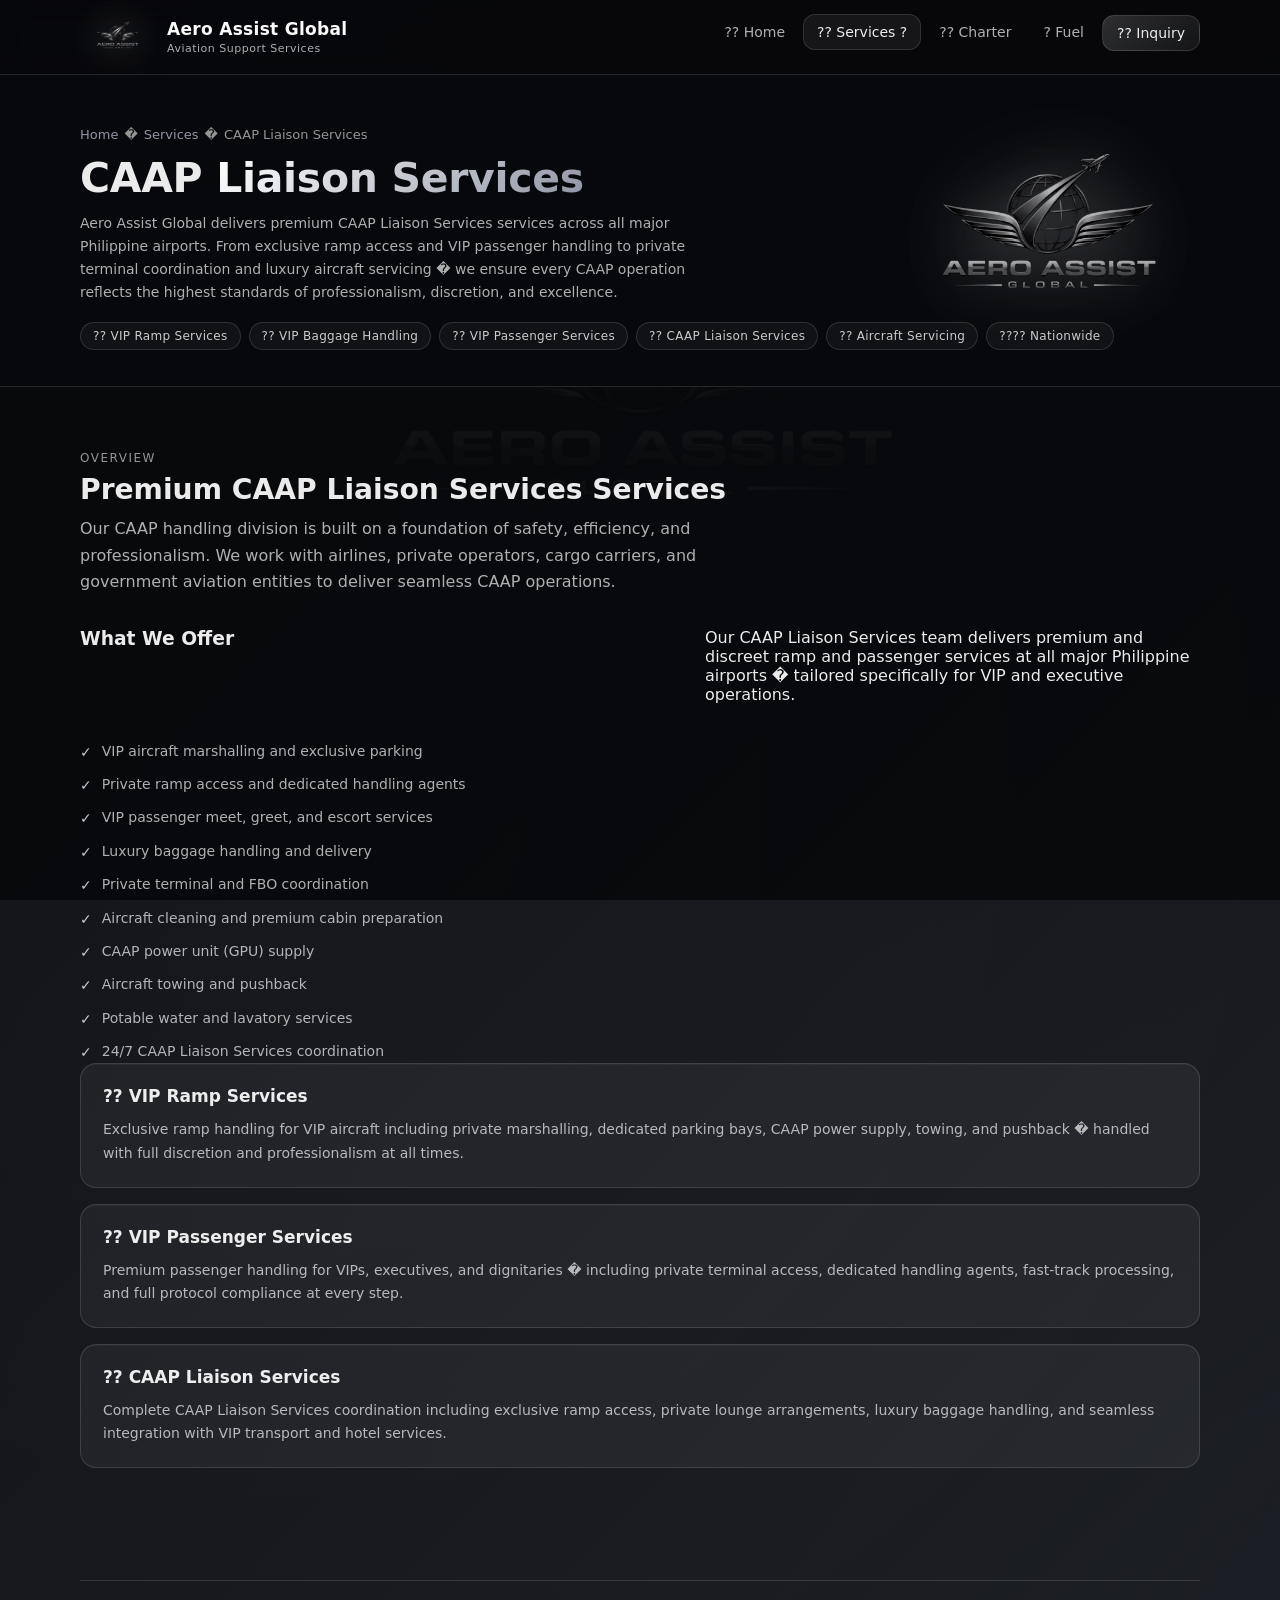
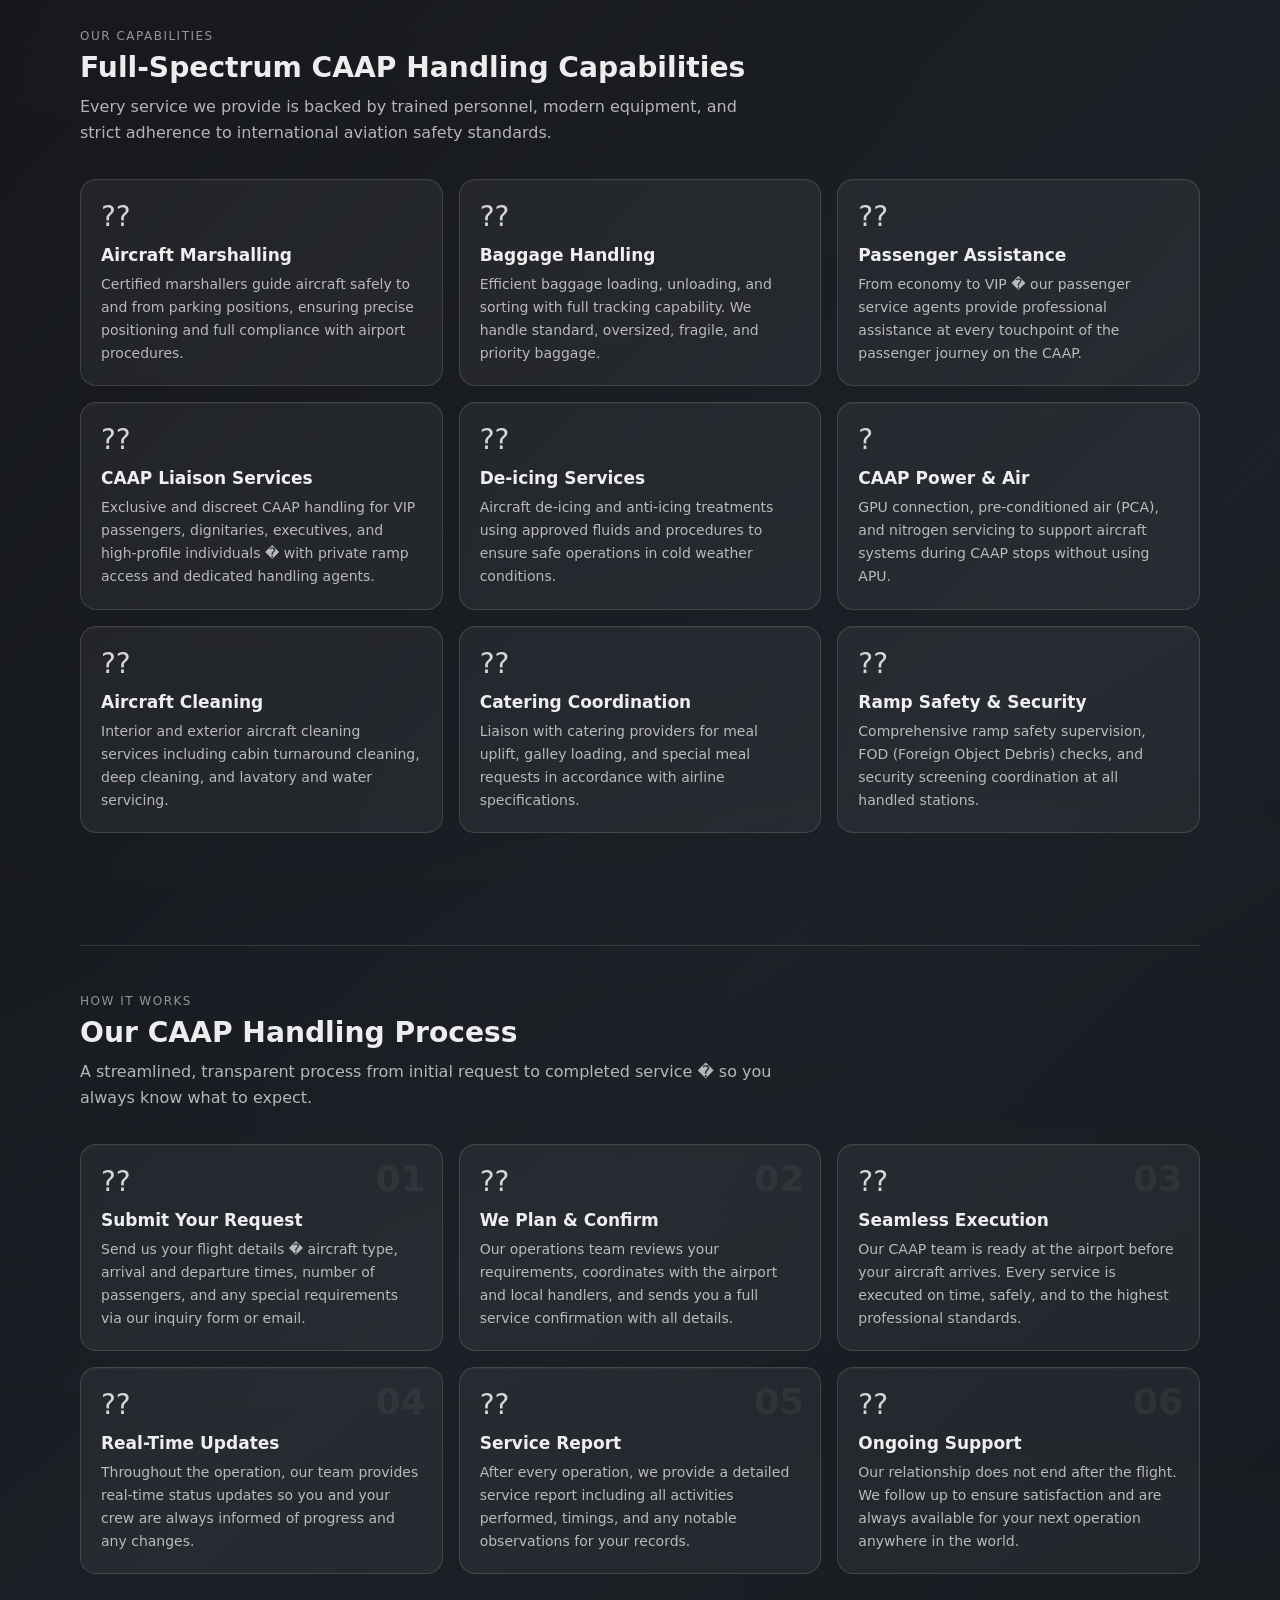
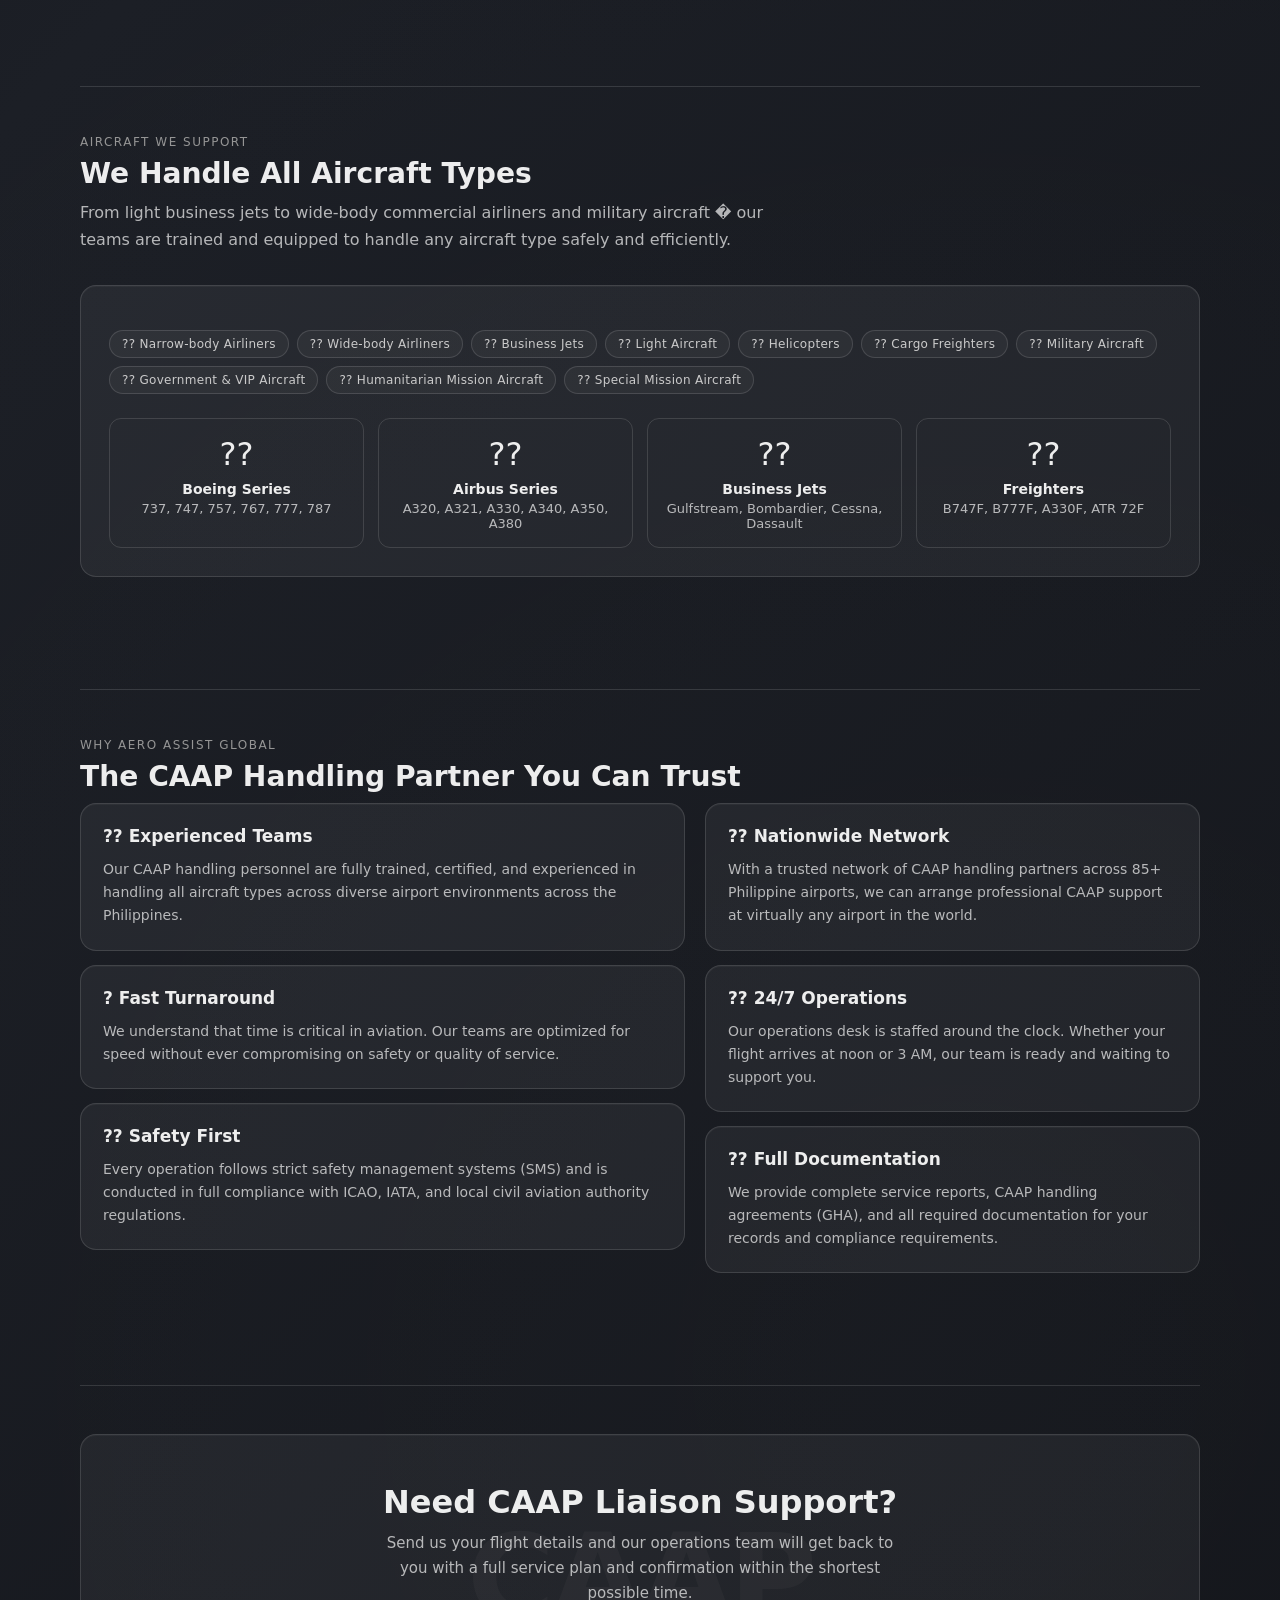
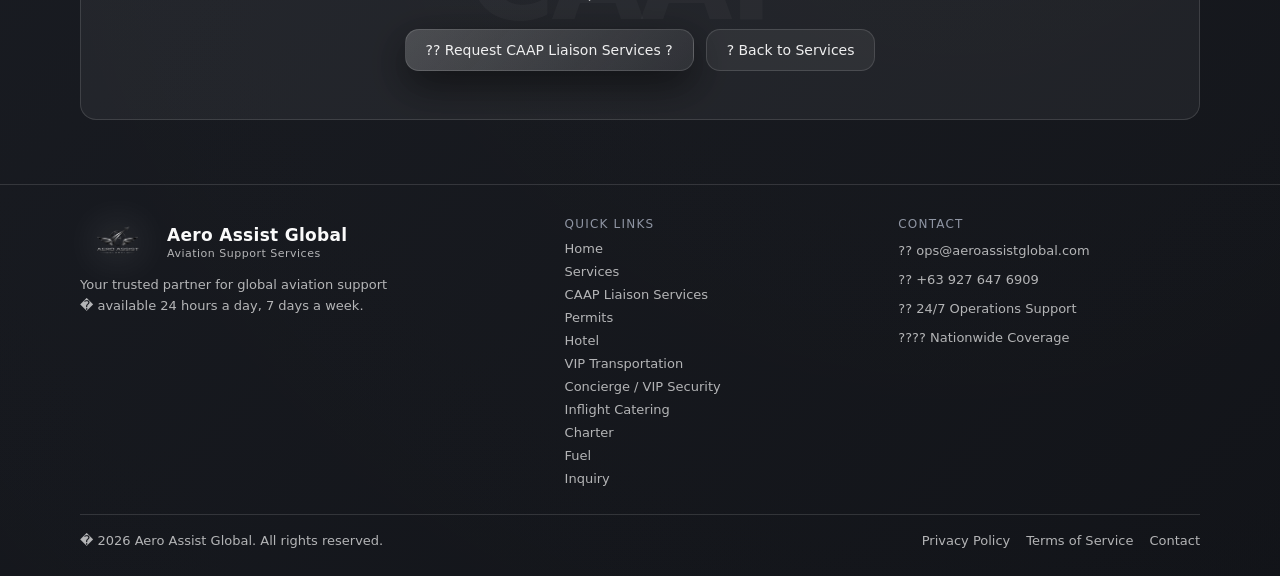
==== caap-liaison.html @ 653cd97e "Add CAAP liaison service card/page and update services links" ====
<!DOCTYPE html>
<html lang="en">
<head>
  <meta charset="UTF-8" />
  <meta name="viewport" content="width=device-width, initial-scale=1.0" />
  <meta name="description" content="Aero Assist Global CAAP Liaison Services � Professional regulatory coordination, permit facilitation, and airport authority support across the Philippines." />
  <title>CAAP Liaison Services | Aero Assist Global</title>
  <link rel="stylesheet" href="assets/css/styles.css" />
  <link rel="icon" type="image/png" href="assets/img/logo.png" />
</head>
<body class="page-with-logo-bg">

  <a href="#main" class="skip-link">Skip to main content</a>

  <!-- ---------------------------------------
       HEADER / NAV
  --------------------------------------- -->
  <header class="header">
    <div class="container">
      <nav class="nav" role="navigation" aria-label="Main navigation">

        <!-- Brand - Logo + Name Side by Side -->
<a href="index.html" class="brand">
  <img src="assets/img/logo.png" 
       alt="Aero Assist Global Logo"
       style="
         height: 50px; 
         width: auto;
         filter: drop-shadow(0 0 20px rgba(255,255,255,0.45)) drop-shadow(0 0 40px rgba(255,255,255,0.15));
         transition: all 0.4s ease;
       ">
  <div class="brand-text">
    <span class="name">Aero Assist Global</span>
    <span class="tag">Aviation Support Services</span>
  </div>
</a>
        <!-- Nav Links -->
        <ul class="nav-links" data-nav-links role="list">

          <li class="nav-item">
            <a href="index.html"
               class="nav-link"
               data-page="index.html">
              ?? Home
            </a>
          </li>

          <!-- Services with dropdown -->
          <li class="nav-item" data-dropdown>
            <a href="services.html"
               class="nav-link active"
               data-page="services.html"
               aria-haspopup="true"
               aria-expanded="false">
              ?? Services ?
            </a>
            <div class="dropdown" role="menu">
  <a href="CAAP-handling.html" role="menuitem">
    <span class="dropdown-icon">??</span>
    <div>
      <div style="font-weight:600;color:rgba(255,255,255,0.92);">CAAP Liaison Services</div>
      <div style="font-size:12px;margin-top:2px;">Ramp, passenger & cargo support</div>
    </div>
  </a>
  <a href="permits.html" role="menuitem">
    <span class="dropdown-icon">??</span>
    <div>
      <div style="font-weight:600;color:rgba(255,255,255,0.92);">Permits</div>
      <div style="font-size:12px;margin-top:2px;">Overflight & landing permits</div>
    </div>
  </a>
  <a href="hotel.html" role="menuitem">
    <span class="dropdown-icon">??</span>
    <div>
      <div style="font-weight:600;color:rgba(255,255,255,0.92);">Hotel</div>
      <div style="font-size:12px;margin-top:2px;">Crew & passenger accommodation</div>
    </div>
  </a>
  <a href="vip-transport.html" role="menuitem">
    <span class="dropdown-icon">??</span>
    <div>
      <div style="font-weight:600;color:rgba(255,255,255,0.92);">VIP Transportation</div>
      <div style="font-size:12px;margin-top:2px;">Luxury CAAP transfers</div>
    </div>
  </a>
  <a href="concierge-vip-security.html" role="menuitem">
    <span class="dropdown-icon">??</span>
    <div>
      <div style="font-weight:600;color:rgba(255,255,255,0.92);">Concierge / VIP Security</div>
      <div style="font-size:12px;margin-top:2px;">Executive protection & concierge</div>
    </div>
  </a>
  <a href="inflight-catering.html" role="menuitem">
    <span class="dropdown-icon">??</span>
    <div>
      <div style="font-weight:600;color:rgba(255,255,255,0.92);">Inflight Catering</div>
      <div style="font-size:12px;margin-top:2px;">Premium inflight meal services</div>
    </div>
  </a>

            <div style="padding:8px 8px 6px;border-top:1px solid rgba(255,255,255,0.10);margin-top:6px;">
              <a href="services.html" style="display:flex;align-items:center;justify-content:center;gap:8px;padding:10px 14px;border-radius:10px;backCAAP:rgba(199,203,211,0.10);border:1px solid rgba(255,255,255,0.12);color:rgba(255,255,255,0.85);font-size:13px;font-weight:600;transition:backCAAP 200ms ease;text-decoration:none;">
                &#128717; View All Services &rarr;
              </a>
            </div>
</div>
          </li>

          <li class="nav-item">
            <a href="charter.html"
               class="nav-link"
               data-page="charter.html">
              ?? Charter
            </a>
          </li>

          <li class="nav-item">
            <a href="fuel.html"
               class="nav-link"
               data-page="fuel.html">
              ? Fuel
            </a>
          </li>

          <li class="nav-item">
            <a href="inquiry.html"
               class="nav-cta"
               data-page="inquiry.html">
              ?? Inquiry
            </a>
          </li>

        </ul>

        <!-- Hamburger -->
        <button
          class="menu-btn"
          data-menu-btn
          aria-label="Toggle navigation menu"
          aria-expanded="false">
          ?
        </button>

      </nav>
    </div>
  </header>

  <!-- ---------------------------------------
       PAGE HERO
  --------------------------------------- -->
  <main id="main">
<section class="page-hero" aria-labelledby="page-title" style="backCAAP-image: url('assets/img/CAAP-handling.jpg');">

  <!-- Hero Logo Left Side -->
  <img src="assets/img/logo.png" 
       alt="" 
       aria-hidden="true" 
       class="hero-logo">

  <div class="container">

        <!-- Breadcrumbs -->
        <nav class="breadcrumbs" aria-label="Breadcrumb">
          <a href="index.html">Home</a>
          <span aria-hidden="true">�</span>
          <a href="services.html">Services</a>
          <span aria-hidden="true">�</span>
          <span>CAAP Liaison Services</span>
        </nav>

<h1 class="page-title" id="page-title">
  CAAP <span>Liaison Services</span>
</h1>
<p class="page-lead">
  Aero Assist Global delivers premium CAAP Liaison Services
  services across all major Philippine airports. From
  exclusive ramp access and VIP passenger handling to
  private terminal coordination and luxury aircraft
  servicing � we ensure every CAAP operation reflects
  the highest standards of professionalism, discretion,
  and excellence.
</p>

        <!-- Badges -->
<div class="badge-row" style="margin-top:18px;">
  <span class="badge">?? VIP Ramp Services</span>
  <span class="badge">?? VIP Baggage Handling</span>
  <span class="badge">?? VIP Passenger Services</span>
  <span class="badge">?? CAAP Liaison Services</span>
  <span class="badge">?? Aircraft Servicing</span>
  <span class="badge">???? Nationwide</span>
</div>
      </div>
    </section>

    <!-- ---------------------------------------
         SECTION � Overview Split
    --------------------------------------- -->
    <section class="section" aria-labelledby="overview-title">
      <div class="container">

        <p class="section-label">Overview</p>
<h2 class="section-title reveal" id="overview-title">
  Premium CAAP Liaison Services Services
</h2>
        <p class="section-sub reveal">
          Our CAAP handling division is built on a foundation of
          safety, efficiency, and professionalism. We work with
          airlines, private operators, cargo carriers, and government
          aviation entities to deliver seamless CAAP operations.
        </p>

        <div class="split">

          <!-- Left Panel -->
<h3>What We Offer</h3>
<p>
  Our CAAP Liaison Services team delivers premium
  and discreet ramp and passenger services at
  all major Philippine airports � tailored
  specifically for VIP and executive operations.
</p>
<ul class="check-list" style="margin-top:16px;">
  <li>VIP aircraft marshalling and exclusive parking</li>
  <li>Private ramp access and dedicated handling agents</li>
  <li>VIP passenger meet, greet, and escort services</li>
  <li>Luxury baggage handling and delivery</li>
  <li>Private terminal and FBO coordination</li>
  <li>Aircraft cleaning and premium cabin preparation</li>
  <li>CAAP power unit (GPU) supply</li>
  <li>Aircraft towing and pushback</li>
  <li>Potable water and lavatory services</li>
  <li>24/7 CAAP Liaison Services coordination</li>
</ul>
          </div>

          <!-- Right Panel -->
          <div style="display:grid;gap:16px;">

<div class="panel reveal">
  <h3>?? VIP Ramp Services</h3>
  <p>
    Exclusive ramp handling for VIP aircraft
    including private marshalling, dedicated
    parking bays, CAAP power supply, towing,
    and pushback � handled with full discretion
    and professionalism at all times.
  </p>
</div>

<div class="panel reveal">
  <h3>?? VIP Passenger Services</h3>
  <p>
    Premium passenger handling for VIPs,
    executives, and dignitaries � including
    private terminal access, dedicated handling
    agents, fast-track processing, and full
    protocol compliance at every step.
  </p>
</div>

<div class="panel reveal">
  <h3>?? CAAP Liaison Services</h3>
  <p>
    Complete CAAP Liaison Services coordination
    including exclusive ramp access, private
    lounge arrangements, luxury baggage handling,
    and seamless integration with VIP transport
    and hotel services.
  </p>
</div>
          </div>

        </div>

      </div>
    </section>

    <!-- ---------------------------------------
         SECTION � Service Features Grid
    --------------------------------------- -->
    <section class="section" style="padding-top:0;" aria-labelledby="features-title">
      <div class="container">

        <hr class="divider" />

        <p class="section-label">Our Capabilities</p>
        <h2 class="section-title reveal" id="features-title">
          Full-Spectrum CAAP Handling Capabilities
        </h2>
        <p class="section-sub reveal">
          Every service we provide is backed by trained personnel,
          modern equipment, and strict adherence to international
          aviation safety standards.
        </p>

        <div class="grid-3">

          <div class="card reveal">
            <div class="card-icon">??</div>
            <h3>Aircraft Marshalling</h3>
            <p>
              Certified marshallers guide aircraft safely to and
              from parking positions, ensuring precise positioning
              and full compliance with airport procedures.
            </p>
          </div>

          <div class="card reveal">
            <div class="card-icon">??</div>
            <h3>Baggage Handling</h3>
            <p>
              Efficient baggage loading, unloading, and sorting
              with full tracking capability. We handle standard,
              oversized, fragile, and priority baggage.
            </p>
          </div>

          <div class="card reveal">
            <div class="card-icon">??</div>
            <h3>Passenger Assistance</h3>
            <p>
              From economy to VIP � our passenger service agents
              provide professional assistance at every touchpoint
              of the passenger journey on the CAAP.
            </p>
          </div>

<div class="card reveal">
  <div class="card-icon">??</div>
  <h3>CAAP Liaison Services</h3>
  <p>
    Exclusive and discreet CAAP handling for
    VIP passengers, dignitaries, executives,
    and high-profile individuals � with private
    ramp access and dedicated handling agents.
  </p>
          </div>

          <div class="card reveal">
            <div class="card-icon">??</div>
            <h3>De-icing Services</h3>
            <p>
              Aircraft de-icing and anti-icing treatments using
              approved fluids and procedures to ensure safe
              operations in cold weather conditions.
            </p>
          </div>

          <div class="card reveal">
            <div class="card-icon">?</div>
            <h3>CAAP Power & Air</h3>
            <p>
              GPU connection, pre-conditioned air (PCA), and
              nitrogen servicing to support aircraft systems
              during CAAP stops without using APU.
            </p>
          </div>

          <div class="card reveal">
            <div class="card-icon">??</div>
            <h3>Aircraft Cleaning</h3>
            <p>
              Interior and exterior aircraft cleaning services
              including cabin turnaround cleaning, deep cleaning,
              and lavatory and water servicing.
            </p>
          </div>

          <div class="card reveal">
            <div class="card-icon">??</div>
            <h3>Catering Coordination</h3>
            <p>
              Liaison with catering providers for meal uplift,
              galley loading, and special meal requests in
              accordance with airline specifications.
            </p>
          </div>

          <div class="card reveal">
            <div class="card-icon">??</div>
            <h3>Ramp Safety & Security</h3>
            <p>
              Comprehensive ramp safety supervision, FOD
              (Foreign Object Debris) checks, and security
              screening coordination at all handled stations.
            </p>
          </div>

        </div>

      </div>
    </section>

    <!-- ---------------------------------------
         SECTION � Our Process
    --------------------------------------- -->
    <section class="section" style="padding-top:0;" aria-labelledby="process-title">
      <div class="container">

        <hr class="divider" />

        <p class="section-label">How It Works</p>
        <h2 class="section-title reveal" id="process-title">
          Our CAAP Handling Process
        </h2>
        <p class="section-sub reveal">
          A streamlined, transparent process from initial request
          to completed service � so you always know what to expect.
        </p>

        <div class="grid-3">

          <div class="card reveal" style="position:relative;">
            <div style="
              position:absolute;
              top:16px;
              right:16px;
              font-size:36px;
              font-weight:900;
              color:rgba(255,255,255,0.05);
              line-height:1;">
              01
            </div>
            <div class="card-icon">??</div>
            <h3>Submit Your Request</h3>
            <p>
              Send us your flight details � aircraft type, arrival
              and departure times, number of passengers, and any
              special requirements via our inquiry form or email.
            </p>
          </div>

          <div class="card reveal" style="position:relative;">
            <div style="
              position:absolute;
              top:16px;
              right:16px;
              font-size:36px;
              font-weight:900;
              color:rgba(255,255,255,0.05);
              line-height:1;">
              02
            </div>
            <div class="card-icon">??</div>
            <h3>We Plan & Confirm</h3>
            <p>
              Our operations team reviews your requirements,
              coordinates with the airport and local handlers,
              and sends you a full service confirmation with
              all details.
            </p>
          </div>

          <div class="card reveal" style="position:relative;">
            <div style="
              position:absolute;
              top:16px;
              right:16px;
              font-size:36px;
              font-weight:900;
              color:rgba(255,255,255,0.05);
              line-height:1;">
              03
            </div>
            <div class="card-icon">??</div>
            <h3>Seamless Execution</h3>
            <p>
              Our CAAP team is ready at the airport before
              your aircraft arrives. Every service is executed
              on time, safely, and to the highest professional
              standards.
            </p>
          </div>

          <div class="card reveal" style="position:relative;">
            <div style="
              position:absolute;
              top:16px;
              right:16px;
              font-size:36px;
              font-weight:900;
              color:rgba(255,255,255,0.05);
              line-height:1;">
              04
            </div>
            <div class="card-icon">??</div>
            <h3>Real-Time Updates</h3>
            <p>
              Throughout the operation, our team provides
              real-time status updates so you and your crew
              are always informed of progress and any
              changes.
            </p>
          </div>

          <div class="card reveal" style="position:relative;">
            <div style="
              position:absolute;
              top:16px;
              right:16px;
              font-size:36px;
              font-weight:900;
              color:rgba(255,255,255,0.05);
              line-height:1;">
              05
            </div>
            <div class="card-icon">??</div>
            <h3>Service Report</h3>
            <p>
              After every operation, we provide a detailed
              service report including all activities performed,
              timings, and any notable observations for your
              records.
            </p>
          </div>

          <div class="card reveal" style="position:relative;">
            <div style="
              position:absolute;
              top:16px;
              right:16px;
              font-size:36px;
              font-weight:900;
              color:rgba(255,255,255,0.05);
              line-height:1;">
              06
            </div>
            <div class="card-icon">??</div>
            <h3>Ongoing Support</h3>
            <p>
              Our relationship does not end after the flight.
              We follow up to ensure satisfaction and are
              always available for your next operation
              anywhere in the world.
            </p>
          </div>

        </div>

      </div>
    </section>

    <!-- ---------------------------------------
         SECTION � Aircraft Types We Handle
    --------------------------------------- -->
    <section class="section" style="padding-top:0;" aria-labelledby="aircraft-title">
      <div class="container">

        <hr class="divider" />

        <p class="section-label">Aircraft We Support</p>
        <h2 class="section-title reveal" id="aircraft-title">
          We Handle All Aircraft Types
        </h2>
        <p class="section-sub reveal">
          From light business jets to wide-body commercial airliners
          and military aircraft � our teams are trained and equipped
          to handle any aircraft type safely and efficiently.
        </p>

        <div class="panel reveal" style="padding:28px;">
          <div class="badge-row">
            <span class="badge">?? Narrow-body Airliners</span>
            <span class="badge">?? Wide-body Airliners</span>
            <span class="badge">?? Business Jets</span>
            <span class="badge">?? Light Aircraft</span>
            <span class="badge">?? Helicopters</span>
            <span class="badge">?? Cargo Freighters</span>
            <span class="badge">?? Military Aircraft</span>
            <span class="badge">?? Government & VIP Aircraft</span>
            <span class="badge">?? Humanitarian Mission Aircraft</span>
            <span class="badge">?? Special Mission Aircraft</span>
          </div>

          <div style="
            margin-top:24px;
            display:grid;
            grid-template-columns:repeat(auto-fit,minmax(200px,1fr));
            gap:14px;">

            <div style="
              backCAAP:rgba(255,255,255,0.04);
              border:1px solid var(--border);
              border-radius:12px;
              padding:16px;
              text-align:center;">
              <div style="font-size:32px;margin-bottom:8px;">??</div>
              <div style="font-weight:600;font-size:14px;">Boeing Series</div>
              <div style="color:var(--muted);font-size:13px;margin-top:4px;">
                737, 747, 757, 767, 777, 787
              </div>
            </div>

            <div style="
              backCAAP:rgba(255,255,255,0.04);
              border:1px solid var(--border);
              border-radius:12px;
              padding:16px;
              text-align:center;">
              <div style="font-size:32px;margin-bottom:8px;">??</div>
              <div style="font-weight:600;font-size:14px;">Airbus Series</div>
              <div style="color:var(--muted);font-size:13px;margin-top:4px;">
                A320, A321, A330, A340, A350, A380
              </div>
            </div>

            <div style="
              backCAAP:rgba(255,255,255,0.04);
              border:1px solid var(--border);
              border-radius:12px;
              padding:16px;
              text-align:center;">
              <div style="font-size:32px;margin-bottom:8px;">??</div>
              <div style="font-weight:600;font-size:14px;">Business Jets</div>
              <div style="color:var(--muted);font-size:13px;margin-top:4px;">
                Gulfstream, Bombardier, Cessna, Dassault
              </div>
            </div>

            <div style="
              backCAAP:rgba(255,255,255,0.04);
              border:1px solid var(--border);
              border-radius:12px;
              padding:16px;
              text-align:center;">
              <div style="font-size:32px;margin-bottom:8px;">??</div>
              <div style="font-weight:600;font-size:14px;">Freighters</div>
              <div style="color:var(--muted);font-size:13px;margin-top:4px;">
                B747F, B777F, A330F, ATR 72F
              </div>
            </div>

          </div>
        </div>

      </div>
    </section>

    <!-- ---------------------------------------
         SECTION � Why Choose Us
    --------------------------------------- -->
    <section class="section" style="padding-top:0;" aria-labelledby="why-title">
      <div class="container">

        <hr class="divider" />

        <p class="section-label">Why Aero Assist Global</p>
        <h2 class="section-title reveal" id="why-title">
          The CAAP Handling Partner You Can Trust
        </h2>

        <div class="split">

          <div style="display:grid;gap:14px;">

            <div class="panel reveal">
              <h3>?? Experienced Teams</h3>
              <p>
                Our CAAP handling personnel are fully trained,
                certified, and experienced in handling all aircraft
                types across diverse airport environments across the Philippines.
              </p>
            </div>

            <div class="panel reveal">
              <h3>? Fast Turnaround</h3>
              <p>
                We understand that time is critical in aviation.
                Our teams are optimized for speed without ever
                compromising on safety or quality of service.
              </p>
            </div>

            <div class="panel reveal">
              <h3>?? Safety First</h3>
              <p>
                Every operation follows strict safety management
                systems (SMS) and is conducted in full compliance
                with ICAO, IATA, and local civil aviation authority
                regulations.
              </p>
            </div>

          </div>

          <div style="display:grid;gap:14px;">

            <div class="panel reveal">
              <h3>?? Nationwide Network</h3>
              <p>
                With a trusted network of CAAP handling partners
                across 85+ Philippine airports, we can arrange professional
                CAAP support at virtually any airport in the world.
              </p>
            </div>

            <div class="panel reveal">
              <h3>?? 24/7 Operations</h3>
              <p>
                Our operations desk is staffed around the clock.
                Whether your flight arrives at noon or 3 AM,
                our team is ready and waiting to support you.
              </p>
            </div>

            <div class="panel reveal">
              <h3>?? Full Documentation</h3>
              <p>
                We provide complete service reports, CAAP
                handling agreements (GHA), and all required
                documentation for your records and compliance
                requirements.
              </p>
            </div>

          </div>

        </div>

      </div>
    </section>

    <!-- ---------------------------------------
         CTA STRIP
    --------------------------------------- -->
    <section class="section" style="padding-top:0;" aria-label="Call to action">
      <div class="container">

        <hr class="divider" />

        <div class="panel reveal" style="
          text-align:center;
          padding:48px 28px;
          backCAAP:linear-gradient(135deg,
            rgba(199,203,211,0.10),
            rgba(255,255,255,0.04));
          position:relative;
          overflow:hidden;">

          <div aria-hidden="true" style="
            position:absolute;
            inset:0;
            display:flex;
            align-items:center;
            justify-content:center;
            font-size:clamp(50px,10vw,120px);
            font-weight:900;
            color:rgba(255,255,255,0.03);
            pointer-events:none;
            user-select:none;
            letter-spacing:-4px;">
            CAAP
          </div>

          <div style="position:relative;">
            <h2 style="margin:0 0 10px;font-size:clamp(22px,2.5vw,34px);">
              Need CAAP Liaison Support?
            </h2>
            <p style="
              color:var(--muted);
              max-width:55ch;
              margin:0 auto 24px;
              line-height:1.65;
              font-size:15px;">
              Send us your flight details and our operations team
              will get back to you with a full service plan and
              confirmation within the shortest possible time.
            </p>
            <div class="actions" style="justify-content:center;">
<a href="inquiry.html" class="btn primary">
  ?? Request CAAP Liaison Services ?
</a>
              <a href="services.html" class="btn">
                ? Back to Services
              </a>
            </div>
          </div>

        </div>

      </div>
    </section>

  </main>

  <!-- ---------------------------------------
       FOOTER
  --------------------------------------- -->
  <footer class="footer" role="contentinfo">
    <div class="container">
      <div class="footer-inner">

        <div>
          <div class="brand" style="margin-bottom:8px;">
            <img src="assets/img/logo.png" alt="Aero Assist Global Logo" />
            <div class="brand-text">
              <span class="name">Aero Assist Global</span>
              <span class="tag">Aviation Support Services</span>
            </div>
          </div>
          <p style="font-size:13px;color:var(--muted);max-width:38ch;line-height:1.6;">
            Your trusted partner for global aviation support �
            available 24 hours a day, 7 days a week.
          </p>
        </div>

        <div>
          <p style="
            font-size:12px;
            text-transform:uppercase;
            letter-spacing:1.2px;
            color:var(--silver-2);
            margin:0 0 10px;">
            Quick Links
          </p>
          <div class="footer-links" style="flex-direction:column;gap:8px;">
            <a href="index.html">Home</a>
            <a href="services.html">Services</a>
            <a href="CAAP-handling.html">CAAP Liaison Services</a>
            <a href="permits.html">Permits</a>
            <a href="hotel.html">Hotel</a>
            <a href="vip-transport.html">VIP Transportation</a>
            <a href="concierge-vip-security.html">Concierge / VIP Security</a>
            <a href="inflight-catering.html">Inflight Catering</a>
            <a href="charter.html">Charter</a>
            <a href="fuel.html">Fuel</a>
            <a href="inquiry.html">Inquiry</a>
          </div>
        </div>

        <div>
          <p style="
            font-size:12px;
            text-transform:uppercase;
            letter-spacing:1.2px;
            color:var(--silver-2);
            margin:0 0 10px;">
            Contact
          </p>
          <div style="
            display:grid;
            gap:8px;
            font-size:13px;
            color:var(--muted);
            line-height:1.6;">
            <span>?? ops@aeroassistglobal.com</span>
            <span>?? +63 927 647 6909</span>
            <span>?? 24/7 Operations Support</span>
            <span>???? Nationwide Coverage</span>
          </div>
        </div>

      </div>

      <div style="
        margin-top:28px;
        padding-top:18px;
        border-top:1px solid var(--border);
        display:flex;
        align-items:center;
        justify-content:space-between;
        flex-wrap:wrap;
        gap:12px;
        font-size:13px;
        color:var(--muted);">
        <span>
          � <span data-year></span> Aero Assist Global.
          All rights reserved.
        </span>
        <div class="footer-links">
          <a href="inquiry.html">Privacy Policy</a>
          <a href="inquiry.html">Terms of Service</a>
          <a href="inquiry.html">Contact</a>
        </div>
      </div>

    </div>
  </footer>

  <script src="assets/js/main.js"></script>
</body>
</html>
---- assets/css/styles.css ----
﻿/* ============================================================
   AERO ASSIST GLOBAL — Global Stylesheet
   Theme: Black + Silver | Modern | Responsive
   ============================================================ */

:root {
  --bg: #07080b;
  --surface: rgba(255, 255, 255, 0.06);
  --surface-2: rgba(255, 255, 255, 0.10);
  --text: rgba(255, 255, 255, 0.92);
  --muted: rgba(255, 255, 255, 0.68);
  --silver: #c7cbd3;
  --silver-2: #8f95a3;
  --border: rgba(255, 255, 255, 0.13);
  --shadow: 0 14px 40px rgba(0, 0, 0, 0.55);
  --radius: 16px;
  --max: 1120px;
  --font: ui-sans-serif, system-ui, -apple-system, "Segoe UI", Roboto, Arial, sans-serif;
  --transition: 200ms ease;
}

/* ── Reset ── */
*, *::before, *::after { box-sizing: border-box; margin: 0; padding: 0; }
html { scroll-behavior: smooth; font-size: 16px; }
body {
  font-family: var(--font);
  background:
    radial-gradient(1200px 700px at 10% 10%, rgba(199, 203, 211, 0.11), transparent 55%),
    radial-gradient(900px 550px at 85% 15%, rgba(199, 203, 211, 0.09), transparent 60%),
    var(--bg);
  color: var(--text);
  min-height: 100vh;
  -webkit-font-smoothing: antialiased;
}
a { color: inherit; text-decoration: none; }
img, video { display: block; max-width: 100%; }
ul { list-style: none; }

/* ── Layout ── */
.container {
  width: min(var(--max), calc(100% - 32px));
  margin-inline: auto;
}

/* ── Skip link (accessibility) ── */
.skip-link {
  position: absolute;
  left: -999px;
  top: auto;
  width: 1px;
  height: 1px;
  overflow: hidden;
}
.skip-link:focus {
  left: 16px;
  top: 16px;
  width: auto;
  height: auto;
  padding: 10px 14px;
  background: #111;
  border: 1px solid var(--border);
  border-radius: 10px;
  z-index: 9999;
}

/* ============================================================
   HEADER / NAV
   ============================================================ */
.header {
  position: sticky;
  top: 0;
  z-index: 1000;
  backdrop-filter: blur(14px);
  -webkit-backdrop-filter: blur(14px);
  background: rgba(7, 8, 11, 0.60);
  border-bottom: 1px solid var(--border);
}

.nav {
  display: flex;
  align-items: center;
  justify-content: space-between;
  padding: 12px 0;
  gap: 12px;
  position: relative;
}

/* Brand */
.brand {
  display: flex;
  align-items: center;
  gap: 12px;
  flex-shrink: 0;
  text-decoration: none;
  transition: all 0.4s ease;
}
.brand:hover { transform: scale(1.03); }

.brand img {
  height: 50px;
  width: auto;
  object-fit: contain;
  filter:
    drop-shadow(0 0 20px rgba(255,255,255,0.45))
    drop-shadow(0 0 40px rgba(255,255,255,0.15));
  transition: filter 0.4s ease, transform 0.4s ease;
}
.brand:hover img {
  filter:
    drop-shadow(0 0 30px rgba(255,255,255,0.65))
    drop-shadow(0 0 60px rgba(255,255,255,0.25));
  transform: scale(1.05);
}

.brand-text {
  display: flex;
  flex-direction: column;
  line-height: 1.2;
}
.brand-text .name {
  font-size: 17px;
  font-weight: 800;
  letter-spacing: 0.3px;
  color: rgba(255,255,255,0.98);
  line-height: 1.2;
}
.brand-text .tag {
  font-size: 11px;
  color: var(--muted);
  letter-spacing: 0.5px;
  margin-top: 2px;
}

/* Nav links */
.nav-links {
  display: flex;
  align-items: center;
  gap: 4px;
}
.nav-item { position: relative; }

.nav-link {
  display: inline-flex;
  align-items: center;
  gap: 6px;
  padding: 9px 13px;
  border-radius: 12px;
  border: 1px solid transparent;
  color: var(--muted);
  font-size: 14px;
  transition: background var(--transition), color var(--transition), border-color var(--transition);
  cursor: pointer;
  white-space: nowrap;
  user-select: none;
}
.nav-link:hover,
.nav-link.active {
  color: var(--text);
  background: var(--surface);
  border-color: var(--border);
}

/* Inquiry CTA button */
.nav-cta {
  padding: 9px 14px;
  border-radius: 12px;
  background: linear-gradient(135deg, rgba(199, 203, 211, 0.20), rgba(255, 255, 255, 0.05));
  border: 1px solid var(--border);
  color: var(--text);
  font-size: 14px;
  transition: background var(--transition), transform var(--transition);
}
.nav-cta:hover {
  background: linear-gradient(135deg, rgba(199, 203, 211, 0.28), rgba(255, 255, 255, 0.08));
  transform: translateY(-1px);
}

/* ============================================================
   DROPDOWN
   ============================================================ */
.dropdown {
  position: absolute;
  top: 100%;
  left: 0;
  min-width: 260px;
  background: rgba(10, 12, 18, 0.98);
  border: 1px solid var(--border);
  border-radius: 14px;
  box-shadow: var(--shadow);
  padding: 8px;
  padding-top: 16px;
  opacity: 0;
  visibility: hidden;
  pointer-events: none;
  transform: translateY(0);
  transition: opacity 300ms ease, visibility 300ms ease;
  z-index: 9999;
}

/* Invisible bridge — prevents gap issue */
.dropdown::before {
  content: '';
  position: absolute;
  top: -16px;
  left: 0;
  right: 0;
  height: 18px;
  background: transparent;
}

/* Show dropdown on hover */
.nav-item:hover > .dropdown,
.nav-item:focus-within > .dropdown {
  opacity: 1;
  visibility: visible;
  pointer-events: all;
}

/* Keep nav-item hoverable area larger */
.nav-item[data-dropdown] {
  padding-bottom: 10px;
  margin-bottom: -10px;
}

.dropdown a {
  display: flex;
  align-items: center;
  gap: 10px;
  padding: 10px 12px;
  border-radius: 10px;
  color: var(--muted);
  font-size: 14px;
  transition: background var(--transition), color var(--transition);
}
.dropdown a:hover {
  background: var(--surface);
  color: var(--text);
}

.dropdown-icon {
  font-size: 18px;
  flex-shrink: 0;
}

/* Hamburger */
.menu-btn {
  display: none;
  align-items: center;
  justify-content: center;
  padding: 9px 11px;
  border-radius: 12px;
  background: var(--surface);
  border: 1px solid var(--border);
  color: var(--text);
  font-size: 20px;
  cursor: pointer;
  transition: background var(--transition);
}
.menu-btn:hover { background: var(--surface-2); }

/* ── Mobile nav ── */
@media (max-width: 900px) {
  .menu-btn { display: flex; }
  .nav-links {
    display: none;
    position: absolute;
    top: 62px;
    left: 0;
    right: 0;
    flex-direction: column;
    align-items: stretch;
    background: rgba(10, 12, 18, 0.97);
    border: 1px solid var(--border);
    border-radius: 16px;
    padding: 10px;
    gap: 4px;
    z-index: 9999;
    max-height: calc(100vh - 80px);
    overflow-y: auto;
  }
  .nav-links.open { display: flex; }

  /* Disable hover on mobile */
  .nav-item:hover > .dropdown {
    opacity: 0;
    visibility: hidden;
    pointer-events: none;
  }

  /* Reset nav-item padding on mobile */
  .nav-item[data-dropdown] {
    padding-bottom: 0;
    margin-bottom: 0;
  }

  /* Mobile dropdown uses click */
  .dropdown {
    position: static;
    opacity: 0;
    visibility: hidden;
    pointer-events: none;
    transform: none;
    max-height: 0;
    overflow: hidden;
    transition: opacity var(--transition), max-height 300ms ease, visibility 300ms ease;
    border-radius: 12px;
    margin-top: 4px;
    padding-top: 8px;
    z-index: auto;
  }

  /* Remove bridge on mobile */
  .dropdown::before { display: none; }

  .nav-item.open .dropdown {
    opacity: 1;
    visibility: visible;
    pointer-events: all;
    max-height: 800px;
  }
  .nav-cta { text-align: center; }
}

/* ── Desktop dropdown fix ── */
@media (min-width: 901px) {
  .nav-item {
    padding-bottom: 8px;
    margin-bottom: -8px;
  }
  .dropdown {
    top: 100%;
    padding-top: 14px;
  }
  .dropdown::before {
    content: '';
    position: absolute;
    top: -14px;
    left: 0;
    right: 0;
    height: 16px;
    background: transparent;
  }
  .nav-item:hover > .dropdown,
  .nav-item:focus-within > .dropdown {
    opacity: 1;
    pointer-events: all;
    transform: translateY(0);
  }
  .dropdown:hover {
    opacity: 1;
    pointer-events: all;
  }
}

/* ============================================================
   HERO (Home page)
   ============================================================ */
.hero {
  position: relative;
  min-height: calc(100vh - 66px);
  display: grid;
  align-items: center;
  overflow: hidden;
}
.hero-video {
  position: absolute;
  inset: 0;
  width: 100%;
  height: 100%;
  object-fit: cover;
  filter: brightness(0.70) saturate(0.90);
}
.hero-overlay {
  position: absolute;
  inset: 0;
  background: linear-gradient(
    105deg,
    rgba(7, 8, 11, 0.88) 0%,
    rgba(7, 8, 11, 0.50) 50%,
    rgba(7, 8, 11, 0.80) 100%
  );
}
.hero-content {
  position: relative;
  padding: 72px 0 80px;
  max-width: 680px;
}

.kicker {
  display: inline-flex;
  align-items: center;
  gap: 8px;
  padding: 7px 13px;
  border: 1px solid var(--border);
  background: rgba(255, 255, 255, 0.06);
  border-radius: 999px;
  color: var(--silver);
  font-size: 13px;
  letter-spacing: 0.4px;
  margin-bottom: 18px;
}

.hero-title {
  font-size: clamp(32px, 4.5vw, 62px);
  line-height: 1.04;
  letter-spacing: -0.5px;
  margin-bottom: 16px;
}
.hero-title span {
  background: linear-gradient(135deg, #ffffff, var(--silver));
  -webkit-background-clip: text;
  -webkit-text-fill-color: transparent;
  background-clip: text;
}

.hero-lead {
  color: var(--muted);
  font-size: clamp(14px, 1.1vw, 18px);
  line-height: 1.65;
  margin-bottom: 28px;
  max-width: 58ch;
}

.actions {
  display: flex;
  gap: 12px;
  flex-wrap: wrap;
}

/* Scroll indicator */
.scroll-hint {
  position: absolute;
  bottom: 28px;
  left: 50%;
  transform: translateX(-50%);
  display: flex;
  flex-direction: column;
  align-items: center;
  gap: 6px;
  color: var(--muted);
  font-size: 12px;
  letter-spacing: 0.5px;
  animation: bounce 2s infinite;
}
@keyframes bounce {
  0%, 100% { transform: translateX(-50%) translateY(0); }
  50% { transform: translateX(-50%) translateY(6px); }
}

/* ============================================================
   BUTTONS
   ============================================================ */
.btn {
  display: inline-flex;
  align-items: center;
  justify-content: center;
  gap: 8px;
  padding: 12px 20px;
  border-radius: 14px;
  border: 1px solid var(--border);
  background: var(--surface);
  color: var(--text);
  font-size: 14px;
  font-family: var(--font);
  cursor: pointer;
  transition: transform var(--transition), background var(--transition), border-color var(--transition), box-shadow var(--transition);
  white-space: nowrap;
}
.btn:hover {
  transform: translateY(-2px);
  background: var(--surface-2);
  border-color: rgba(255, 255, 255, 0.22);
  box-shadow: 0 8px 24px rgba(0, 0, 0, 0.35);
}
.btn:active { transform: translateY(0); }
.btn.primary {
  background: linear-gradient(135deg, rgba(199, 203, 211, 0.24), rgba(255, 255, 255, 0.06));
  box-shadow: var(--shadow);
}
.btn.primary:hover {
  background: linear-gradient(135deg, rgba(199, 203, 211, 0.30), rgba(255, 255, 255, 0.09));
}

/* ============================================================
   SECTIONS
   ============================================================ */
.section { padding: 64px 0; }
.section-label {
  font-size: 12px;
  letter-spacing: 1.5px;
  text-transform: uppercase;
  color: var(--silver-2);
  margin-bottom: 8px;
}
.section-title {
  font-size: clamp(20px, 2.2vw, 30px);
  margin-bottom: 10px;
}
.section-sub {
  color: var(--muted);
  max-width: 68ch;
  line-height: 1.65;
  margin-bottom: 32px;
}

/* Divider */
.divider {
  border: none;
  border-top: 1px solid var(--border);
  margin: 48px 0;
}

/* ============================================================
   CARDS / GRID
   ============================================================ */
.grid-3 {
  display: grid;
  grid-template-columns: repeat(3, 1fr);
  gap: 16px;
}
.grid-2 {
  display: grid;
  grid-template-columns: repeat(2, 1fr);
  gap: 16px;
}

/* grid-3: 2 cols on tablet, 1 col on mobile */
@media (max-width: 900px) {
  .grid-3 { grid-template-columns: repeat(2, 1fr); }
}
@media (max-width: 600px) {
  .grid-3 { grid-template-columns: 1fr; }
  .grid-2 { grid-template-columns: 1fr; }
}

.card {
  background: rgba(255, 255, 255, 0.05);
  border: 1px solid var(--border);
  border-radius: var(--radius);
  padding: 20px;
  box-shadow: 0 1px 0 rgba(255, 255, 255, 0.04) inset;
  transition: transform var(--transition), background var(--transition), border-color var(--transition);
}
.card:hover {
  transform: translateY(-3px);
  background: rgba(255, 255, 255, 0.08);
  border-color: rgba(255, 255, 255, 0.22);
}
.card-icon {
  font-size: 28px;
  margin-bottom: 12px;
}
.card h3 {
  margin: 0 0 8px;
  font-size: 17px;
}
.card p {
  color: var(--muted);
  line-height: 1.65;
  font-size: 14px;
}
.card-link {
  display: inline-flex;
  align-items: center;
  gap: 6px;
  margin-top: 14px;
  font-size: 13px;
  color: var(--silver);
  transition: gap var(--transition);
}
.card-link:hover { gap: 10px; }

/* ============================================================
   PAGE HERO (inner pages)
   ============================================================ */
.page-hero {
  padding: 52px 0 36px;
  border-bottom: 1px solid var(--border);
  background-color: var(--bg);
  background-size: cover;
  background-position: center;
  background-repeat: no-repeat;
  position: relative;
  overflow: hidden;
}
.page-hero::before {
  content: "";
  position: absolute;
  inset: 0;
  background: linear-gradient(
    105deg,
    rgba(7, 8, 11, 0.88) 0%,
    rgba(7, 8, 11, 0.60) 50%,
    rgba(7, 8, 11, 0.85) 100%
  );
  pointer-events: none;
  z-index: 1;
}
.page-hero .container {
  position: relative;
  z-index: 3;
}
.breadcrumbs {
  font-size: 13px;
  color: var(--silver-2);
  margin-bottom: 12px;
  display: flex;
  align-items: center;
  gap: 6px;
  flex-wrap: wrap;
}
.breadcrumbs a:hover { color: var(--text); }
.page-title {
  font-size: clamp(26px, 3.2vw, 46px);
  margin: 0 0 10px;
  letter-spacing: -0.3px;
}
.page-title span {
  background: linear-gradient(135deg, #ffffff, #8f95a3);
  -webkit-background-clip: text;
  -webkit-text-fill-color: transparent;
  background-clip: text;
}
.page-lead {
  color: var(--muted);
  max-width: 72ch;
  line-height: 1.65;
  font-size: clamp(14px, 1vw, 17px);
}

/* ============================================================
   SPLIT LAYOUT
   ============================================================ */
.split {
  display: grid;
  grid-template-columns: 1.1fr 0.9fr;
  gap: 20px;
  align-items: start;
}
@media (max-width: 900px) { .split { grid-template-columns: 1fr; } }

/* ============================================================
   PANEL
   ============================================================ */
.panel {
  background: rgba(255, 255, 255, 0.05);
  border: 1px solid var(--border);
  border-radius: var(--radius);
  padding: 22px;
  box-shadow: 0 1px 0 rgba(255, 255, 255, 0.04) inset;
}
.panel h3 {
  margin: 0 0 12px;
  font-size: 17px;
}
.panel p {
  color: var(--muted);
  line-height: 1.65;
  font-size: 14px;
}

/* ============================================================
   LIST
   ============================================================ */
.list {
  margin: 12px 0 0;
  padding-left: 18px;
  color: var(--muted);
  line-height: 1.8;
  font-size: 14px;
}
.list li { margin-bottom: 4px; }

.check-list {
  list-style: none;
  padding: 0;
  margin: 12px 0 0;
  display: grid;
  gap: 10px;
}
.check-list li {
  display: flex;
  align-items: flex-start;
  gap: 10px;
  color: var(--muted);
  font-size: 14px;
  line-height: 1.6;
}
.check-list li::before {
  content: "✓";
  color: var(--silver);
  font-weight: 700;
  flex-shrink: 0;
  margin-top: 1px;
}

/* ============================================================
   BADGES
   ============================================================ */
.badge-row {
  display: flex;
  gap: 8px;
  flex-wrap: wrap;
  margin-top: 16px;
}
.badge {
  font-size: 12px;
  color: var(--silver);
  border: 1px solid var(--border);
  background: rgba(255, 255, 255, 0.04);
  padding: 6px 12px;
  border-radius: 999px;
  letter-spacing: 0.3px;
  white-space: nowrap;
}

/* ============================================================
   SERVICES SELECTION PAGE — Service Cards with Background Images
   ============================================================ */
.services-grid {
  display: grid;
  grid-template-columns: repeat(3, 1fr);
  gap: 24px;
  margin-top: 32px;
}

/* 2 columns on tablet */
@media (max-width: 1024px) {
  .services-grid { grid-template-columns: repeat(2, 1fr); }
}

/* 1 column on mobile */
@media (max-width: 600px) {
  .services-grid { grid-template-columns: 1fr; }
}

.service-card {
  position: relative;
  height: 420px;
  background-size: cover !important;
  background-position: center center !important;
  background-repeat: no-repeat !important;
  border-radius: 24px;
  overflow: hidden;
  transition: all var(--transition), filter 0.5s ease;
  text-decoration: none;
  box-shadow: 0 20px 60px rgba(0,0,0,0.45);
  filter: grayscale(100%);
  display: block;
}
.service-card:hover {
  filter: grayscale(0%);
  transform: translateY(-4px);
  box-shadow: 0 28px 70px rgba(0,0,0,0.55);
}

.service-overlay {
  position: absolute;
  inset: 0;
  background: linear-gradient(
    135deg,
    rgba(7,8,11,0.85) 0%,
    rgba(7,8,11,0.70) 40%,
    rgba(7,8,11,0.90) 100%
  );
  opacity: 0.95;
  transition: opacity var(--transition);
  border-radius: 24px;
}
.service-card:hover .service-overlay { opacity: 0.80; }

.service-card-content {
  position: relative;
  z-index: 2;
  height: 100%;
  display: flex;
  flex-direction: column;
  padding: 32px 28px;
  color: white;
}

.service-card-icon {
  font-size: 38px;
  line-height: 1;
  margin-bottom: 4px;
}

.service-card-content h2 {
  margin: 0 0 10px;
  font-size: clamp(18px, 1.6vw, 22px);
  line-height: 1.2;
}

.service-card-content p {
  color: rgba(255,255,255,0.72);
  line-height: 1.65;
  font-size: 14px;
  margin: 0;
  flex-grow: 1;
}

.service-card-content .badge-row {
  margin-top: 12px;
}

.service-card-content .badge {
  font-size: 11px;
  padding: 4px 10px;
  white-space: nowrap;
}

.service-card-arrow {
  margin-top: 16px;
  display: inline-flex;
  align-items: center;
  gap: 8px;
  color: var(--silver);
  font-size: 13px;
  font-weight: 600;
  transition: gap var(--transition), color var(--transition);
  letter-spacing: 0.3px;
}
.service-card:hover .service-card-arrow {
  gap: 14px;
  color: #fff;
}

/* ============================================================
   CHARTER & FUEL — INFO BLOCKS
   ============================================================ */
.info-grid {
  display: grid;
  grid-template-columns: repeat(3, 1fr);
  gap: 16px;
  margin-top: 32px;
}
@media (max-width: 900px) { .info-grid { grid-template-columns: repeat(2, 1fr); } }
@media (max-width: 600px) { .info-grid { grid-template-columns: 1fr; } }

.info-card {
  background: rgba(255, 255, 255, 0.05);
  border: 1px solid var(--border);
  border-radius: var(--radius);
  padding: 22px;
  transition: transform var(--transition), background var(--transition);
}
.info-card:hover {
  transform: translateY(-2px);
  background: rgba(255, 255, 255, 0.08);
}
.info-card-icon { font-size: 30px; margin-bottom: 12px; }
.info-card h3 { margin: 0 0 8px; font-size: 16px; }
.info-card p { color: var(--muted); font-size: 14px; line-height: 1.65; }

.coverage-map {
  background: rgba(255, 255, 255, 0.04);
  border: 1px solid var(--border);
  border-radius: var(--radius);
  padding: 28px;
  text-align: center;
  margin-top: 32px;
}
.coverage-map .map-placeholder {
  font-size: 80px;
  margin-bottom: 12px;
  opacity: 0.6;
}
.coverage-map p { color: var(--muted); font-size: 14px; }

/* ============================================================
   FAQ
   ============================================================ */
.faq { display: grid; gap: 10px; }
.faq details {
  background: rgba(255, 255, 255, 0.05);
  border: 1px solid var(--border);
  border-radius: 14px;
  padding: 0;
  overflow: hidden;
  transition: background var(--transition);
}
.faq details[open] {
  background: rgba(255, 255, 255, 0.07);
  border-color: rgba(255, 255, 255, 0.20);
}
.faq summary {
  cursor: pointer;
  list-style: none;
  font-weight: 600;
  font-size: 15px;
  padding: 16px 18px;
  display: flex;
  justify-content: space-between;
  align-items: center;
  gap: 12px;
}
.faq summary::-webkit-details-marker { display: none; }
.faq summary::after {
  content: "+";
  font-size: 20px;
  color: var(--silver-2);
  flex-shrink: 0;
  transition: transform var(--transition);
}
.faq details[open] summary::after { transform: rotate(45deg); }
.faq .answer {
  color: var(--muted);
  padding: 0 18px 16px;
  line-height: 1.7;
  font-size: 14px;
}

/* ============================================================
   FORM
   ============================================================ */
.form { display: grid; gap: 14px; }
.form-group { display: grid; gap: 6px; }
.form-label {
  font-size: 13px;
  color: var(--silver-2);
  letter-spacing: 0.3px;
}
.form-input,
.form-textarea,
.form-select {
  width: 100%;
  padding: 12px 14px;
  border-radius: 12px;
  border: 1px solid var(--border);
  background: rgba(0, 0, 0, 0.30);
  color: var(--text);
  font-family: var(--font);
  font-size: 14px;
  outline: none;
  transition: border-color var(--transition), background var(--transition);
}
.form-input:focus,
.form-textarea:focus,
.form-select:focus {
  border-color: rgba(199, 203, 211, 0.45);
  background: rgba(0, 0, 0, 0.40);
}
.form-textarea { min-height: 140px; resize: vertical; }
.form-select option { background: #111; }

.form-row {
  display: grid;
  grid-template-columns: 1fr 1fr;
  gap: 14px;
}
@media (max-width: 600px) { .form-row { grid-template-columns: 1fr; } }

/* ============================================================
   FOOTER
   ============================================================ */
.footer {
  border-top: 1px solid var(--border);
  padding: 32px 0;
  color: var(--muted);
  font-size: 13px;
}
.footer-inner {
  display: grid;
  grid-template-columns: 1.5fr 1fr 1fr;
  gap: 32px;
  align-items: start;
}
.footer-links {
  display: flex;
  gap: 16px;
  flex-wrap: wrap;
}
.footer-links a:hover { color: var(--text); }

/* ============================================================
   REVEAL ANIMATION
   ============================================================ */
.reveal {
  opacity: 0;
  transform: translateY(14px);
  transition: opacity 480ms ease, transform 480ms ease;
}
.reveal.visible {
  opacity: 1;
  transform: translateY(0);
}

/* ============================================================
   LOGO BACKGROUND
   ============================================================ */
.page-with-logo-bg {
  min-height: 100vh;
  position: relative;
  background:
    radial-gradient(circle at 25% 15%, rgba(255,255,255,0.04) 0%, transparent 50%),
    radial-gradient(circle at 75% 85%, rgba(255,255,255,0.03) 0%, transparent 50%),
    linear-gradient(135deg, #07080b 0%, #1a1d24 50%, #0d0f14 100%);
}
.page-with-logo-bg::before {
  content: '';
  position: fixed;
  top: 0;
  left: 0;
  width: 100%;
  height: 100%;
  background-image: url('../img/logo-bg.png');
  background-size: 900px auto;
  background-position: center 20%;
  background-repeat: no-repeat;
  opacity: 0.5;
  z-index: -2;
  pointer-events: none;
}
.page-with-logo-bg::after {
  content: '';
  position: fixed;
  top: 0;
  left: 0;
  width: 100%;
  height: 100%;
  background: rgba(7, 8, 11, 0.90);
  z-index: -1;
  pointer-events: none;
}
.page-with-logo-bg .header { position: sticky; z-index: 1000; }
.page-with-logo-bg main { position: relative; z-index: 10; }
.page-with-logo-bg .footer { position: relative; z-index: 10; }

/* ============================================================
   HERO LOGO (visible in hero sections)
   ============================================================ */
.hero .hero-logo {
  position: absolute;
  right: 40px;
  top: 15%;
  width: clamp(280px, 32vw, 450px);
  height: auto;
  opacity: 0.90;
  pointer-events: none;
  user-select: none;
  z-index: 1;
  filter:
    drop-shadow(0 0 40px rgba(255,255,255,0.35))
    drop-shadow(0 0 80px rgba(255,255,255,0.15));
}

.page-hero .hero-logo {
  position: absolute;
  right: 40px;
  top: 50%;
  transform: translateY(-50%);
  width: clamp(250px, 30vw, 400px);
  height: auto;
  opacity: 0.85;
  pointer-events: none;
  user-select: none;
  z-index: 2;
  filter:
    drop-shadow(0 0 30px rgba(255,255,255,0.30))
    drop-shadow(0 0 60px rgba(255,255,255,0.10));
}

/* ============================================================
   MOBILE NAV ALIGNMENT FIXES
   ============================================================ */
@media (max-width: 900px) {
  /* Full-width nav items in hamburger menu */
  .nav-item {
    width: 100%;
    display: block;
  }

  /* Nav links — stretch full width, left-aligned */
  .nav-link {
    display: flex;
    width: 100%;
    box-sizing: border-box;
    padding: 12px 16px;
    border-radius: 10px;
    align-items: center;
    gap: 8px;
    font-size: 15px;
    min-height: 44px;
  }

  /* CTA button — full width, centered */
  .nav-cta {
    display: flex;
    width: 100%;
    box-sizing: border-box;
    padding: 12px 16px;
    border-radius: 10px;
    align-items: center;
    justify-content: center;
    font-size: 15px;
    min-height: 44px;
    text-align: center;
  }

  /* Dropdown items — full width, properly aligned */
  .dropdown a {
    display: flex;
    width: 100%;
    box-sizing: border-box;
    align-items: center;
    padding: 12px 14px;
    gap: 12px;
    min-height: 44px;
  }

  /* Dropdown icon — fixed width for alignment */
  .dropdown-icon {
    font-size: 18px;
    flex-shrink: 0;
    width: 26px;
    text-align: center;
    display: inline-flex;
    align-items: center;
    justify-content: center;
  }

  /* Dropdown text block */
  .dropdown a > div {
    flex: 1;
    min-width: 0;
    text-align: left;
  }

  /* Nav links container — full width stretch */
  .nav-links {
    align-items: stretch;
  }
}
/* ============================================================
   REDUCED MOTION
   ============================================================ */
@media (prefers-reduced-motion: reduce) {
  *, *::before, *::after { transition: none !important; animation: none !important; }
  html { scroll-behavior: auto; }
  .reveal { opacity: 1; transform: none; }
}

/* ============================================================
   TOUCH DEVICE OPTIMIZATIONS
   ============================================================ */

/* Remove grayscale on touch devices — no hover on mobile */
@media (hover: none) {
  .service-card {
    filter: grayscale(0%);
  }
  .service-overlay {
    opacity: 0.80;
  }
  .service-card:active {
    transform: scale(0.98);
    transition: transform 0.1s ease;
  }
  .btn:active {
    transform: scale(0.97);
  }
  .card:active {
    background: rgba(255, 255, 255, 0.08);
  }
}

/* ============================================================
   TABLET (max-width: 900px)
   ============================================================ */
@media (max-width: 900px) {
  .container { width: calc(100% - 28px); }
  .section { padding: 48px 0; }
  .page-hero { padding: 40px 0 28px; }
  .hero-content { padding: 52px 0 60px; }
  .brand img { height: 42px; }
  .brand-text .name { font-size: 15px; }
  .brand-text .tag { display: none; }
  .page-hero .hero-logo,
  .hero .hero-logo {
    width: clamp(180px, 28vw, 280px);
    right: 20px;
    opacity: 0.70;
  }
  .footer-inner {
    grid-template-columns: 1fr 1fr;
    gap: 24px;
  }
  .divider { margin: 32px 0; }
}

/* ============================================================
   MOBILE (max-width: 600px)
   ============================================================ */
@media (max-width: 600px) {
  .container { width: calc(100% - 24px); }
  .section { padding: 36px 0; }

  /* Page Hero */
  .page-hero { padding: 36px 0 28px; }
  .page-hero::before {
    background: linear-gradient(
      to bottom,
      rgba(7, 8, 11, 0.78) 0%,
      rgba(7, 8, 11, 0.62) 40%,
      rgba(7, 8, 11, 0.94) 100%
    );
  }
  .page-hero .hero-logo,
  .hero .hero-logo { display: none; }
  .hero-content { padding: 40px 0 48px; }

  /* Typography */
  .page-title { font-size: clamp(24px, 7vw, 36px); }
  .page-lead { font-size: 14px; line-height: 1.6; }
  .section-title { font-size: clamp(18px, 5vw, 24px); }
  .section-sub { font-size: 14px; margin-bottom: 24px; }
  .hero-title { font-size: clamp(28px, 8vw, 42px); }
  .hero-lead { font-size: 14px; }

  /* Service Cards — Best Mobile Layout */
  .services-grid { gap: 16px; }

  .service-card {
    height: auto;
    min-height: 300px;
    border-radius: 20px;
    filter: grayscale(0%);
  }

  /* Bottom-aligned content — image shows at top */
  .service-card-content {
    padding: 0;
    justify-content: flex-end;
  }

  /* Gradient from bottom — image visible at top */
  .service-overlay {
    background: linear-gradient(
      to top,
      rgba(7, 8, 11, 0.97) 0%,
      rgba(7, 8, 11, 0.78) 45%,
      rgba(7, 8, 11, 0.22) 100%
    );
    opacity: 1;
  }

  .service-card-icon {
    font-size: 30px;
    padding: 20px 20px 0;
    margin-bottom: 4px;
  }
  .service-card-content h2 {
    font-size: 19px;
    margin: 6px 0 8px;
    padding: 0 20px;
  }
  .service-card-content p {
    font-size: 13px;
    line-height: 1.55;
    color: rgba(255,255,255,0.68);
    display: -webkit-box;
    -webkit-line-clamp: 2;
    -webkit-box-orient: vertical;
    overflow: hidden;
    padding: 0 20px;
    flex-grow: 0;
  }
  .service-card-content .badge-row {
    padding: 0 20px;
    margin-top: 10px;
    gap: 5px;
  }
  .service-card-content .badge-row .badge:nth-child(n+3) {
    display: none;
  }
  .service-card-content .badge {
    font-size: 10px;
    padding: 4px 9px;
  }
  .service-card-arrow {
    padding: 14px 20px 20px;
    margin-top: 10px;
    font-size: 13px;
    border-top: 1px solid rgba(255,255,255,0.09);
  }

  /* Navigation — better touch targets */
  .nav-link, .nav-cta {
    padding: 12px 14px;
    font-size: 15px;
    min-height: 44px;
  }
  .dropdown a {
    padding: 13px 14px;
    min-height: 44px;
  }
  .menu-btn {
    padding: 10px 13px;
    min-height: 44px;
    min-width: 44px;
  }

  /* Badges */
  .badge-row { gap: 6px; margin-top: 12px; }
  .badge { font-size: 11px; padding: 5px 10px; }

  /* Panels & Cards */
  .panel { padding: 18px 16px; }
  .card { padding: 18px 16px; }

  /* Buttons — stack vertically */
  .actions {
    flex-direction: column;
    align-items: stretch;
  }
  .actions .btn {
    width: 100%;
    justify-content: center;
    text-align: center;
    min-height: 48px;
    font-size: 15px;
  }

  /* Footer */
  .footer-inner {
    grid-template-columns: 1fr;
    gap: 20px;
  }
  .footer { padding: 28px 0; }
  .footer > .container > div:last-child {
    flex-direction: column;
    align-items: flex-start;
    gap: 10px;
  }

  /* Misc */
  .breadcrumbs { font-size: 12px; }
  .divider { margin: 24px 0; }

  /* Logo background smaller on mobile */
  .page-with-logo-bg::before {
    background-size: 360px auto;
    opacity: 0.22;
  }

  /* CTA panel */
  .panel[style*="padding:48px"],
  .panel[style*="padding: 48px"] {
    padding: 28px 18px !important;
  }
}

/* ============================================================
   SMALL MOBILE (max-width: 480px)
   ============================================================ */
@media (max-width: 480px) {
  .container { width: calc(100% - 20px); }
  .section { padding: 24px 0; }
  .nav { padding: 8px 0; }
  .brand img { height: 36px; }
  .brand-text .name { font-size: 14px; }

  .service-card { min-height: 260px; border-radius: 16px; }
  .service-card-icon { font-size: 26px; padding: 16px 16px 0; }
  .service-card-content h2 { font-size: 17px; padding: 0 16px; }
  .service-card-content p {
    -webkit-line-clamp: 2;
    font-size: 12px;
    padding: 0 16px;
  }
  .service-card-content .badge-row { padding: 0 16px; }
  .service-card-arrow { padding: 12px 16px 16px; font-size: 12px; }

  .hero-title { font-size: clamp(26px, 8vw, 38px); }
  .btn { padding: 11px 16px; font-size: 13px; }
  .check-list li { font-size: 13px; }
  .panel h3, .card h3 { font-size: 15px; }
  .services-grid { gap: 14px; }
  .divider { margin: 18px 0; }
}

/* ============================================================
   SAFE AREA INSETS (notched / punch-hole phones)
   ============================================================ */
@supports (padding: max(0px)) {
  .footer {
    padding-bottom: max(28px, calc(16px + env(safe-area-inset-bottom)));
  }
  .nav-links {
    padding-bottom: max(10px, env(safe-area-inset-bottom));
  }
}

/* ============================================================
   REDUCED MOTION
   ============================================================ */
@media (prefers-reduced-motion: reduce) {
  *, *::before, *::after { transition: none !important; animation: none !important; }
  html { scroll-behavior: auto; }
  .reveal { opacity: 1; transform: none; }
}

/* ============================================================
   AESTHETIC MONOCHROME EMOJIS
   ============================================================ */

/* Pure emoji icon containers — grayscale for clean monochrome look */
.card-icon,
.service-card-icon,
.info-card-icon,
.dropdown-icon {
  filter: grayscale(1);
  opacity: 0.88;
}

/* Nav links, CTA, buttons — inline emojis */
.nav-link,
.nav-cta,
.btn {
  filter: grayscale(1);
}

/* Badges with emoji prefixes */
.badge {
  filter: grayscale(1);
}

/* Section labels */
.section-label {
  filter: grayscale(1);
}

/* Panel and card headings with emoji prefixes */
.panel h3,
.card h3,
.faq summary {
  filter: grayscale(1);
}

/* Service card arrow */
.service-card-arrow {
  filter: grayscale(1);
}

/* Inline emoji spans in contact/info blocks */
span[style*="font-size:18px"],
span[style*="font-size: 18px"],
span[style*="font-size:32px"],
span[style*="font-size: 32px"] {
  filter: grayscale(1);
  opacity: 0.88;
}

/* Footer contact spans */
.footer span {
  filter: grayscale(1);
}

/* Breadcrumb spans */
.breadcrumbs span {
  filter: grayscale(1);
}

/* Skip link and misc inline emoji text */
.skip-link {
  filter: grayscale(1);
}
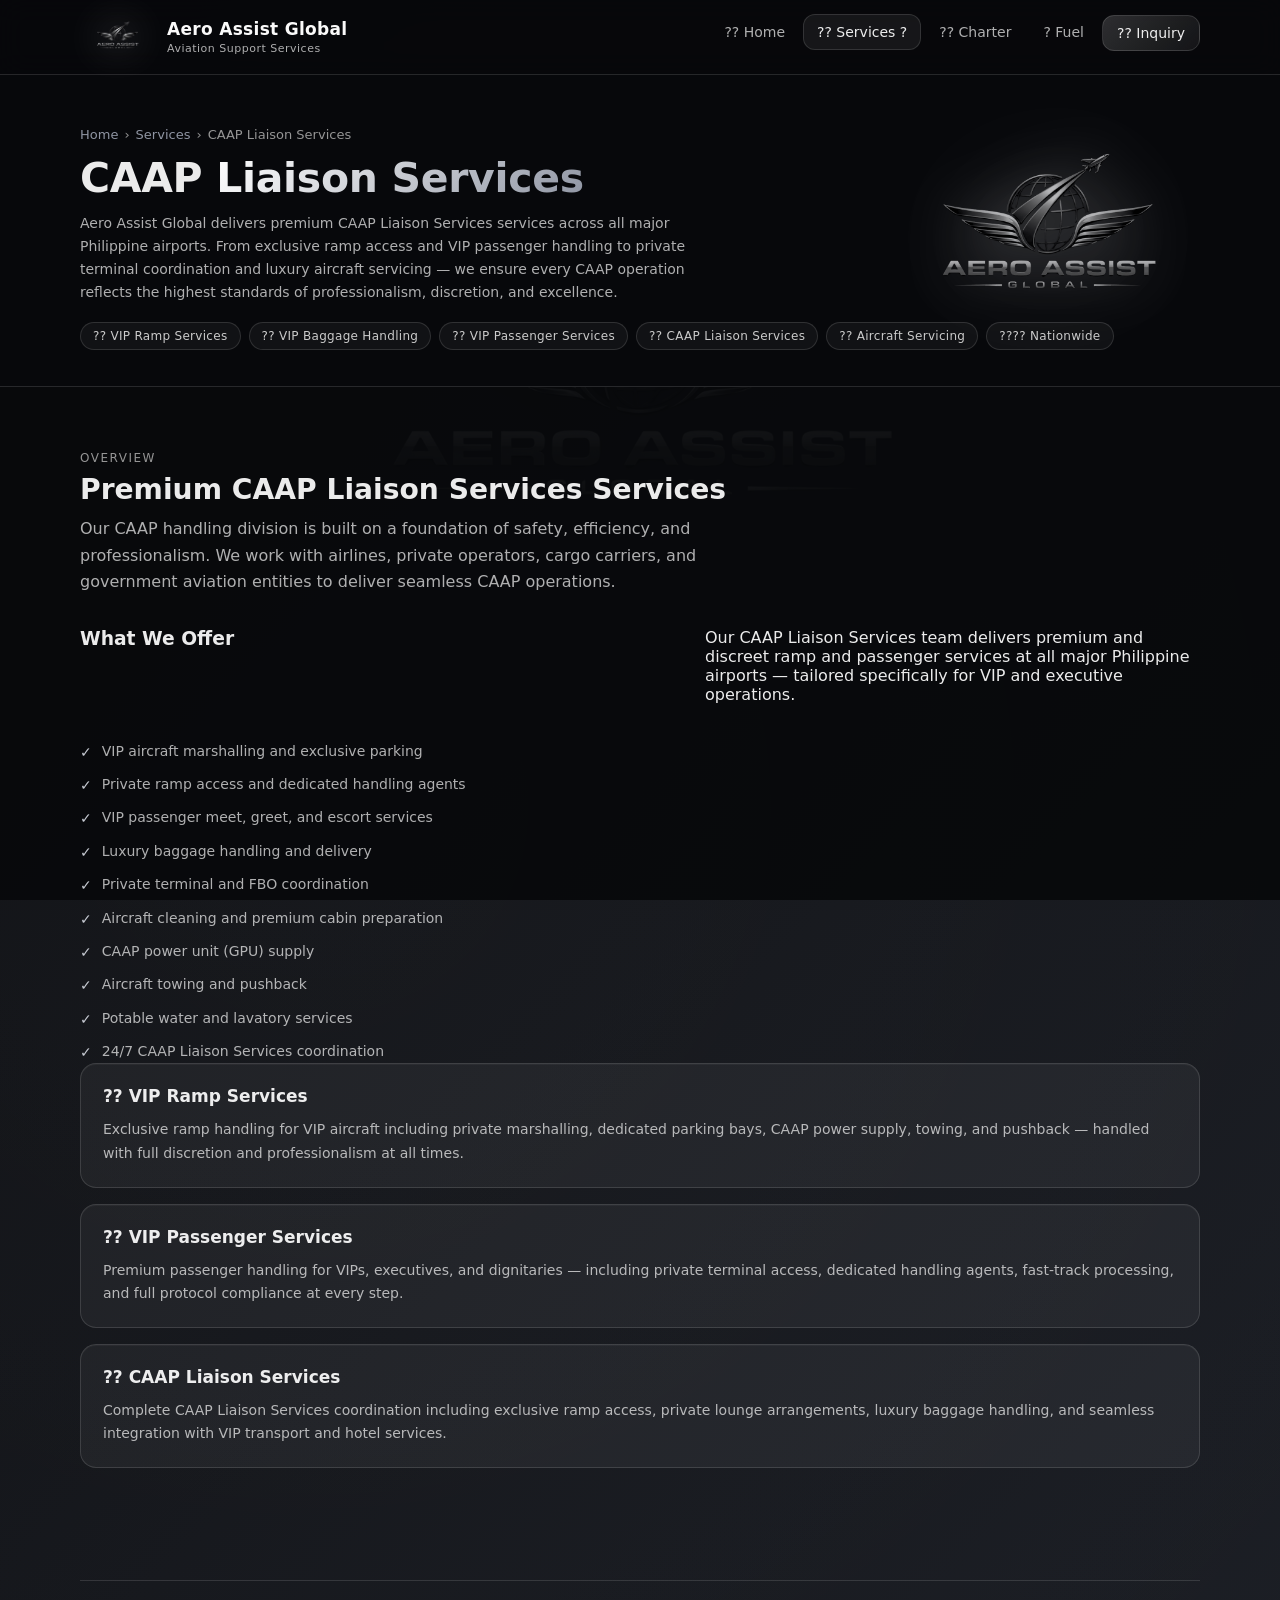
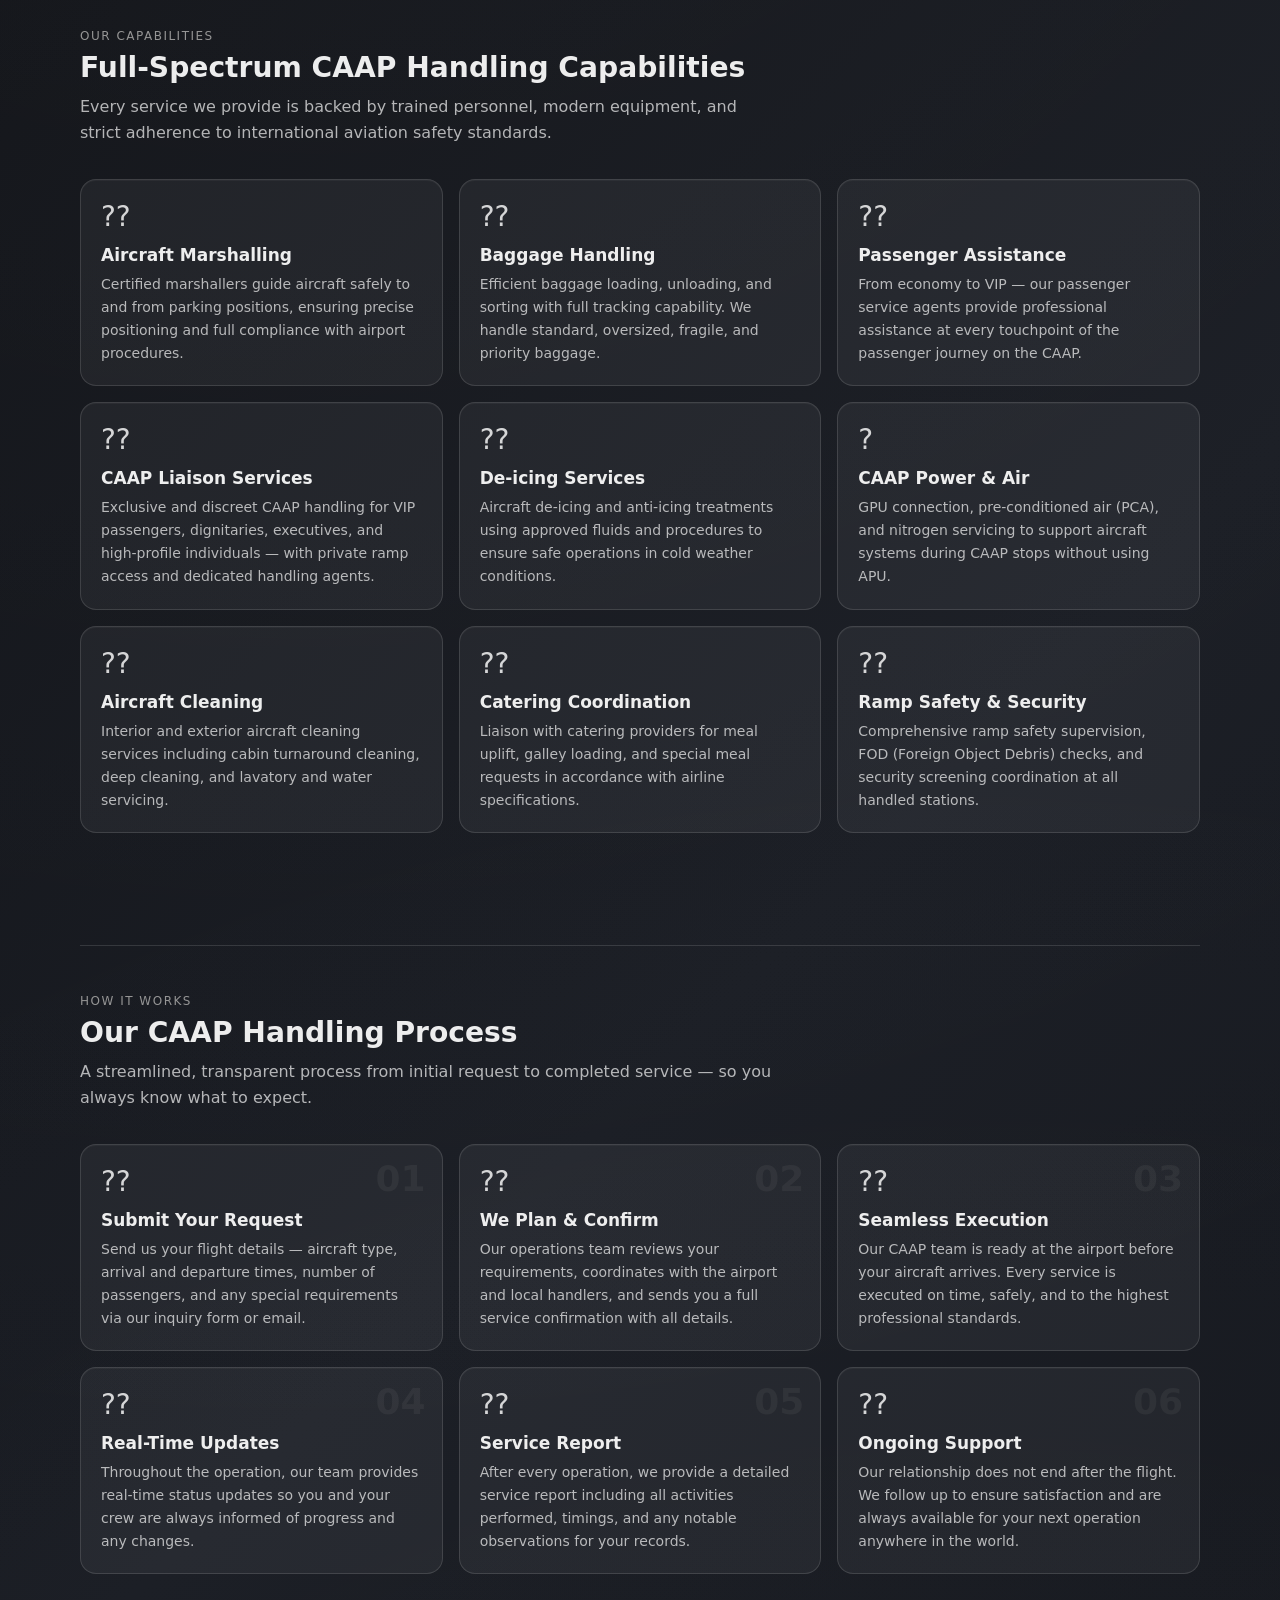
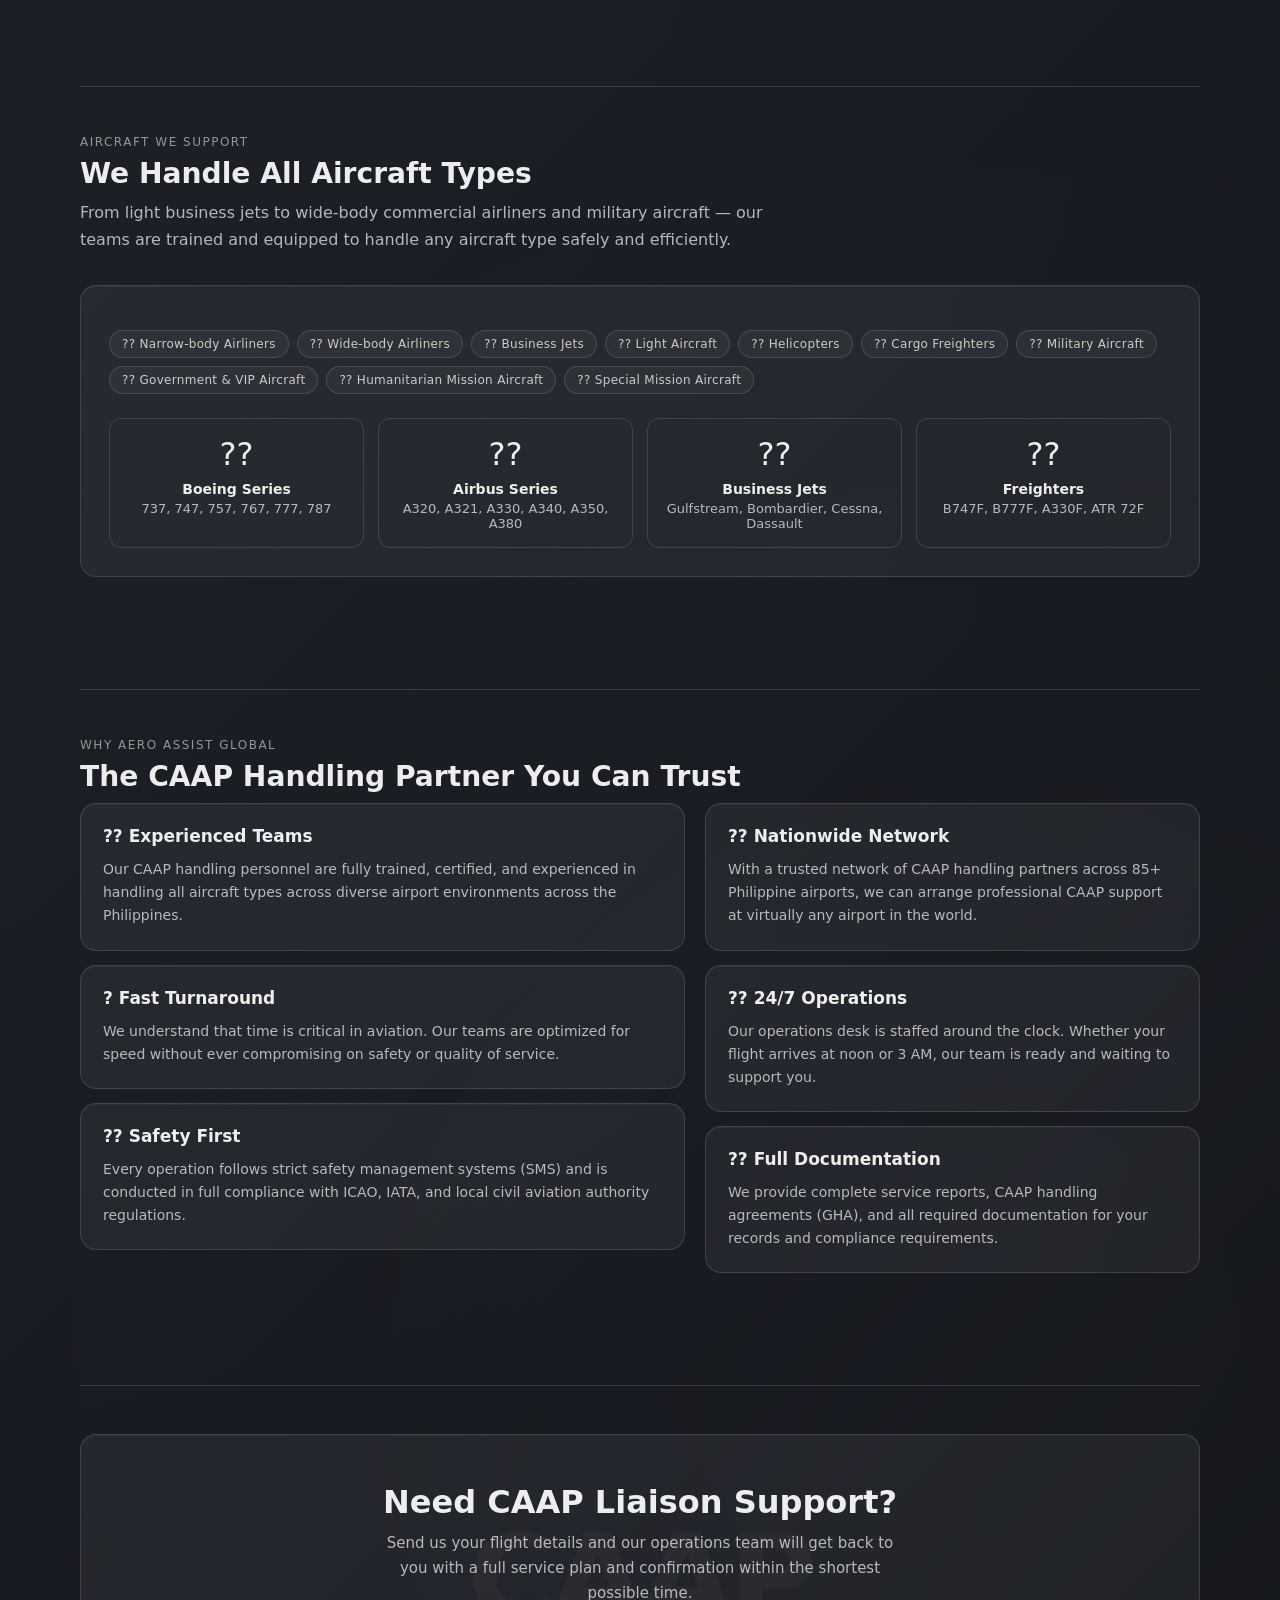
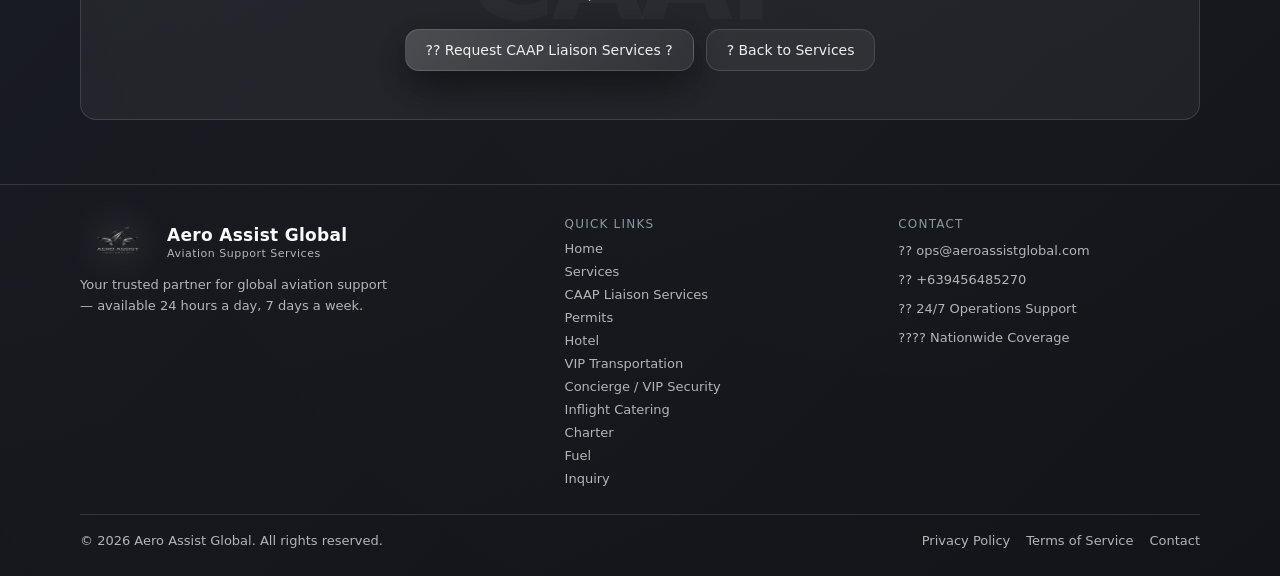
==== commit 2e2c5037: "Fix CAAP liaison links/dropdowns, update contact number, remove de-icing card" ====
--- a/caap-liaison.html
+++ b/caap-liaison.html
@@ -1,9 +1,9 @@
-<!DOCTYPE html>
+﻿<!DOCTYPE html>
 <html lang="en">
 <head>
   <meta charset="UTF-8" />
   <meta name="viewport" content="width=device-width, initial-scale=1.0" />
-  <meta name="description" content="Aero Assist Global CAAP Liaison Services � Professional regulatory coordination, permit facilitation, and airport authority support across the Philippines." />
+  <meta name="description" content="Aero Assist Global CAAP Liaison Services — Professional regulatory coordination, permit facilitation, and airport authority support across the Philippines." />
   <title>CAAP Liaison Services | Aero Assist Global</title>
   <link rel="stylesheet" href="assets/css/styles.css" />
   <link rel="icon" type="image/png" href="assets/img/logo.png" />
@@ -55,7 +55,7 @@
               ?? Services ?
             </a>
             <div class="dropdown" role="menu">
-  <a href="CAAP-handling.html" role="menuitem">
+  <a href="caap-liaison.html" role="menuitem">
     <span class="dropdown-icon">??</span>
     <div>
       <div style="font-weight:600;color:rgba(255,255,255,0.92);">CAAP Liaison Services</div>
@@ -162,9 +162,9 @@
         <!-- Breadcrumbs -->
         <nav class="breadcrumbs" aria-label="Breadcrumb">
           <a href="index.html">Home</a>
-          <span aria-hidden="true">�</span>
+          <span aria-hidden="true">›</span>
           <a href="services.html">Services</a>
-          <span aria-hidden="true">�</span>
+          <span aria-hidden="true">›</span>
           <span>CAAP Liaison Services</span>
         </nav>
 
@@ -176,7 +176,7 @@
   services across all major Philippine airports. From
   exclusive ramp access and VIP passenger handling to
   private terminal coordination and luxury aircraft
-  servicing � we ensure every CAAP operation reflects
+  servicing — we ensure every CAAP operation reflects
   the highest standards of professionalism, discretion,
   and excellence.
 </p>
@@ -194,7 +194,7 @@
     </section>
 
     <!-- ---------------------------------------
-         SECTION � Overview Split
+         SECTION — Overview Split
     --------------------------------------- -->
     <section class="section" aria-labelledby="overview-title">
       <div class="container">
@@ -217,7 +217,7 @@
 <p>
   Our CAAP Liaison Services team delivers premium
   and discreet ramp and passenger services at
-  all major Philippine airports � tailored
+  all major Philippine airports — tailored
   specifically for VIP and executive operations.
 </p>
 <ul class="check-list" style="margin-top:16px;">
@@ -243,7 +243,7 @@
     Exclusive ramp handling for VIP aircraft
     including private marshalling, dedicated
     parking bays, CAAP power supply, towing,
-    and pushback � handled with full discretion
+    and pushback — handled with full discretion
     and professionalism at all times.
   </p>
 </div>
@@ -252,7 +252,7 @@
   <h3>?? VIP Passenger Services</h3>
   <p>
     Premium passenger handling for VIPs,
-    executives, and dignitaries � including
+    executives, and dignitaries — including
     private terminal access, dedicated handling
     agents, fast-track processing, and full
     protocol compliance at every step.
@@ -277,7 +277,7 @@
     </section>
 
     <!-- ---------------------------------------
-         SECTION � Service Features Grid
+         SECTION — Service Features Grid
     --------------------------------------- -->
     <section class="section" style="padding-top:0;" aria-labelledby="features-title">
       <div class="container">
@@ -320,7 +320,7 @@
             <div class="card-icon">??</div>
             <h3>Passenger Assistance</h3>
             <p>
-              From economy to VIP � our passenger service agents
+              From economy to VIP — our passenger service agents
               provide professional assistance at every touchpoint
               of the passenger journey on the CAAP.
             </p>
@@ -332,7 +332,7 @@
   <p>
     Exclusive and discreet CAAP handling for
     VIP passengers, dignitaries, executives,
-    and high-profile individuals � with private
+    and high-profile individuals — with private
     ramp access and dedicated handling agents.
   </p>
           </div>
@@ -393,7 +393,7 @@
     </section>
 
     <!-- ---------------------------------------
-         SECTION � Our Process
+         SECTION — Our Process
     --------------------------------------- -->
     <section class="section" style="padding-top:0;" aria-labelledby="process-title">
       <div class="container">
@@ -406,7 +406,7 @@
         </h2>
         <p class="section-sub reveal">
           A streamlined, transparent process from initial request
-          to completed service � so you always know what to expect.
+          to completed service — so you always know what to expect.
         </p>
 
         <div class="grid-3">
@@ -425,7 +425,7 @@
             <div class="card-icon">??</div>
             <h3>Submit Your Request</h3>
             <p>
-              Send us your flight details � aircraft type, arrival
+              Send us your flight details — aircraft type, arrival
               and departure times, number of passengers, and any
               special requirements via our inquiry form or email.
             </p>
@@ -542,7 +542,7 @@
     </section>
 
     <!-- ---------------------------------------
-         SECTION � Aircraft Types We Handle
+         SECTION — Aircraft Types We Handle
     --------------------------------------- -->
     <section class="section" style="padding-top:0;" aria-labelledby="aircraft-title">
       <div class="container">
@@ -555,7 +555,7 @@
         </h2>
         <p class="section-sub reveal">
           From light business jets to wide-body commercial airliners
-          and military aircraft � our teams are trained and equipped
+          and military aircraft — our teams are trained and equipped
           to handle any aircraft type safely and efficiently.
         </p>
 
@@ -638,7 +638,7 @@
     </section>
 
     <!-- ---------------------------------------
-         SECTION � Why Choose Us
+         SECTION — Why Choose Us
     --------------------------------------- -->
     <section class="section" style="padding-top:0;" aria-labelledby="why-title">
       <div class="container">
@@ -800,7 +800,7 @@
             </div>
           </div>
           <p style="font-size:13px;color:var(--muted);max-width:38ch;line-height:1.6;">
-            Your trusted partner for global aviation support �
+            Your trusted partner for global aviation support —
             available 24 hours a day, 7 days a week.
           </p>
         </div>
@@ -817,7 +817,7 @@
           <div class="footer-links" style="flex-direction:column;gap:8px;">
             <a href="index.html">Home</a>
             <a href="services.html">Services</a>
-            <a href="CAAP-handling.html">CAAP Liaison Services</a>
+            <a href="caap-liaison.html">CAAP Liaison Services</a>
             <a href="permits.html">Permits</a>
             <a href="hotel.html">Hotel</a>
             <a href="vip-transport.html">VIP Transportation</a>
@@ -845,7 +845,7 @@
             color:var(--muted);
             line-height:1.6;">
             <span>?? ops@aeroassistglobal.com</span>
-            <span>?? +63 927 647 6909</span>
+            <span>?? +639456485270</span>
             <span>?? 24/7 Operations Support</span>
             <span>???? Nationwide Coverage</span>
           </div>
@@ -865,7 +865,7 @@
         font-size:13px;
         color:var(--muted);">
         <span>
-          � <span data-year></span> Aero Assist Global.
+          © <span data-year></span> Aero Assist Global.
           All rights reserved.
         </span>
         <div class="footer-links">
@@ -882,3 +882,4 @@
 </body>
 </html>
 
+
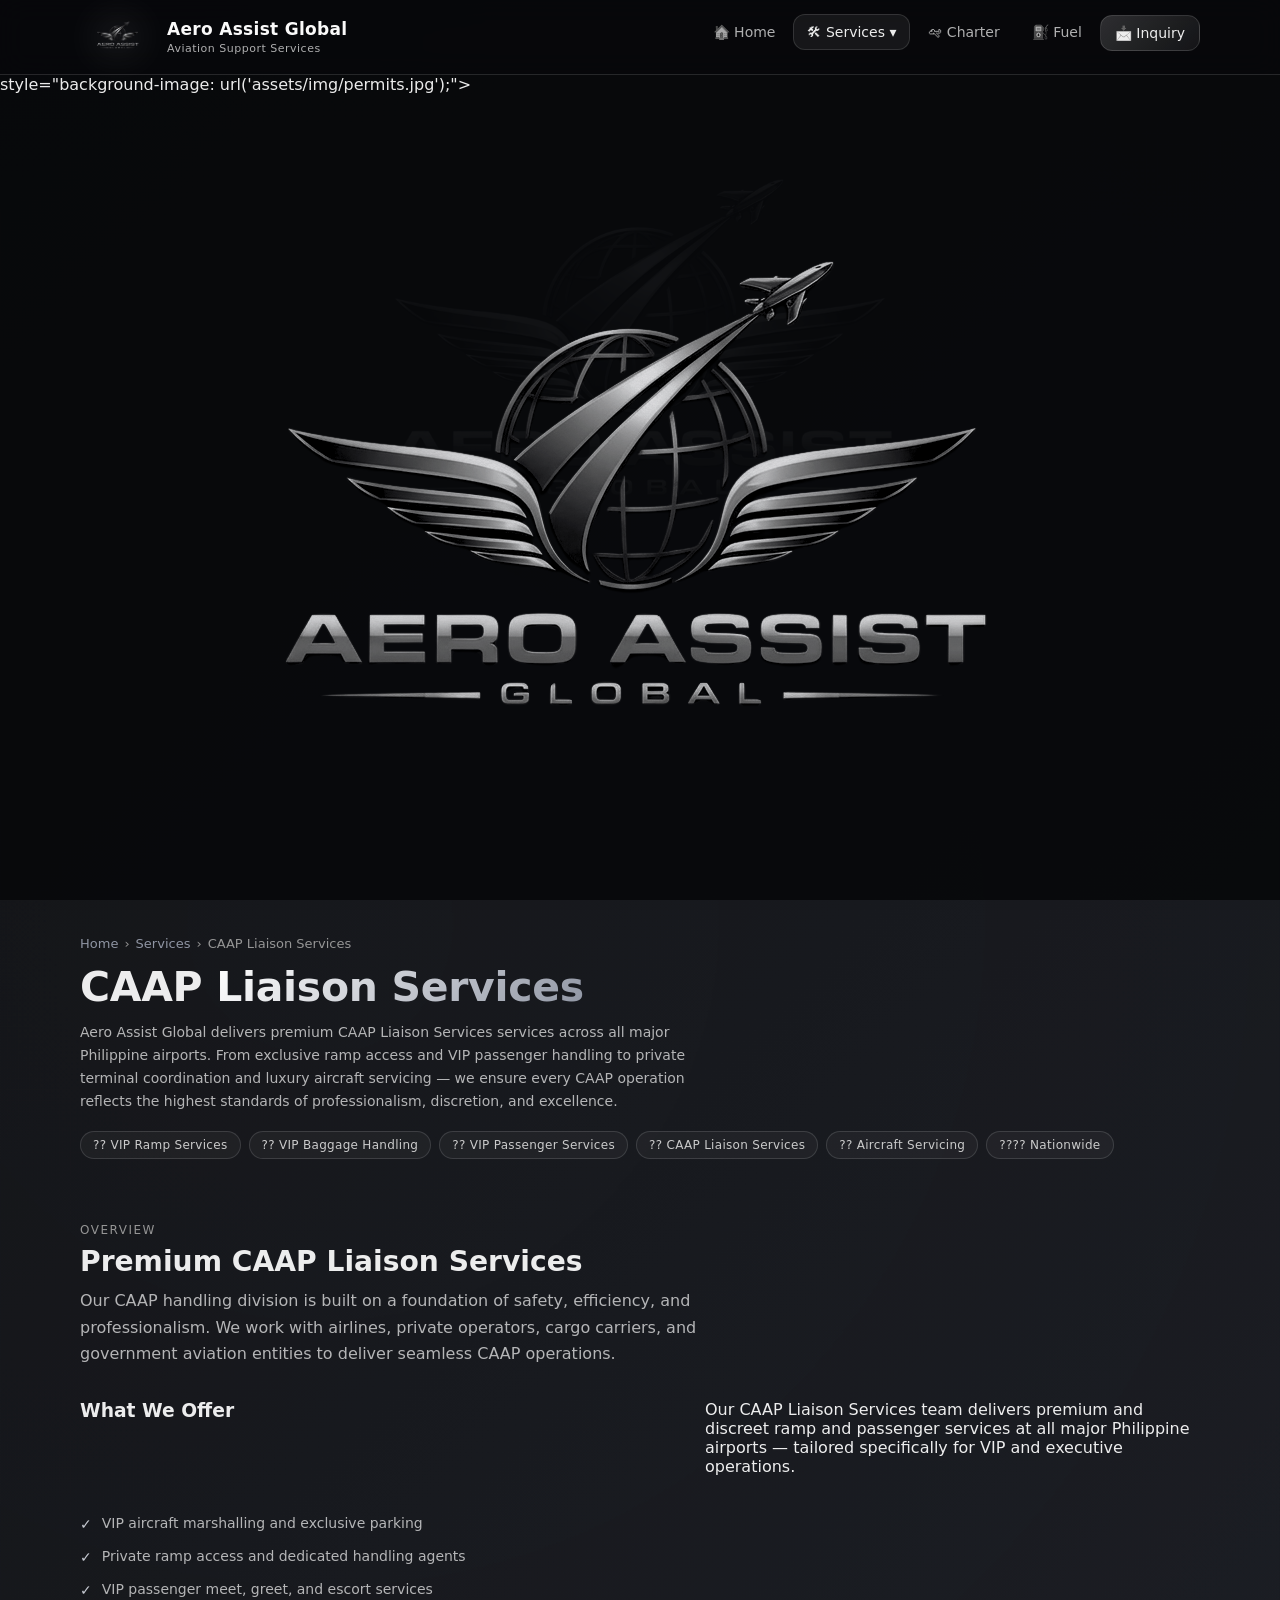
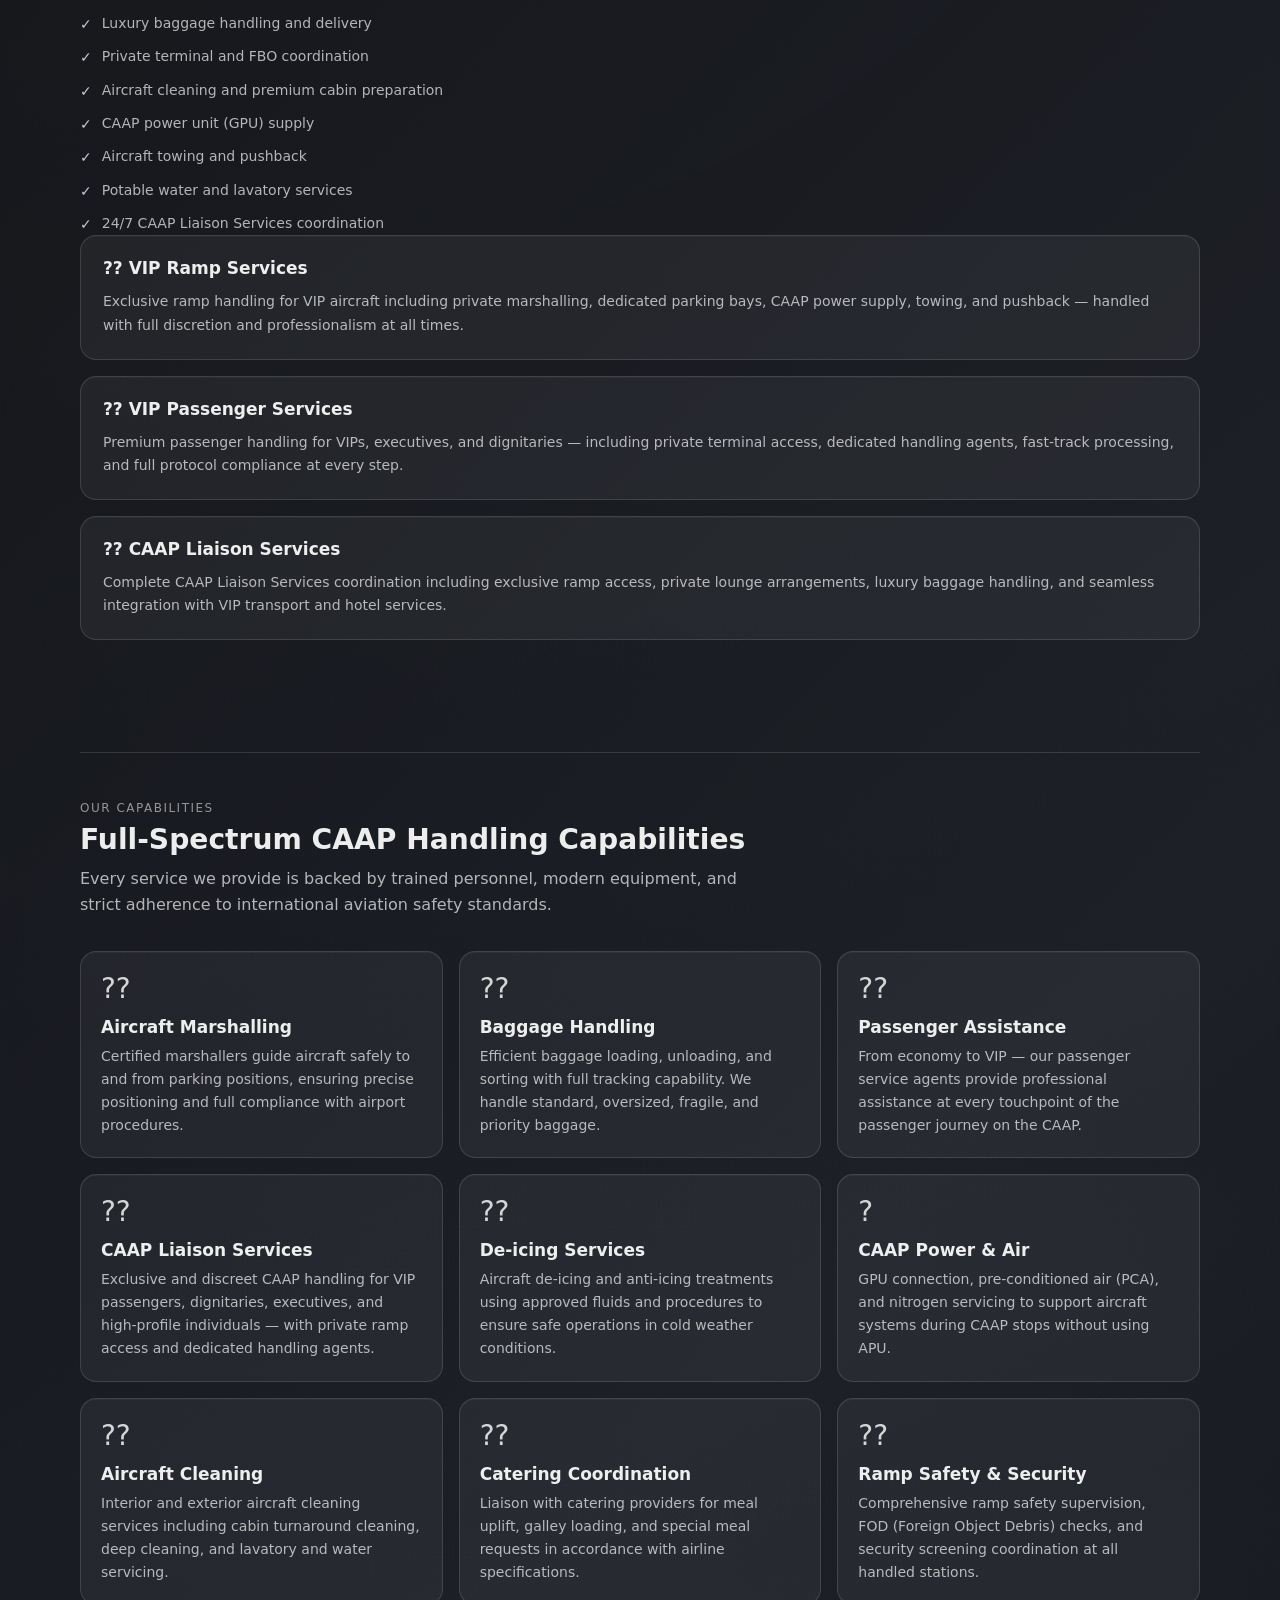
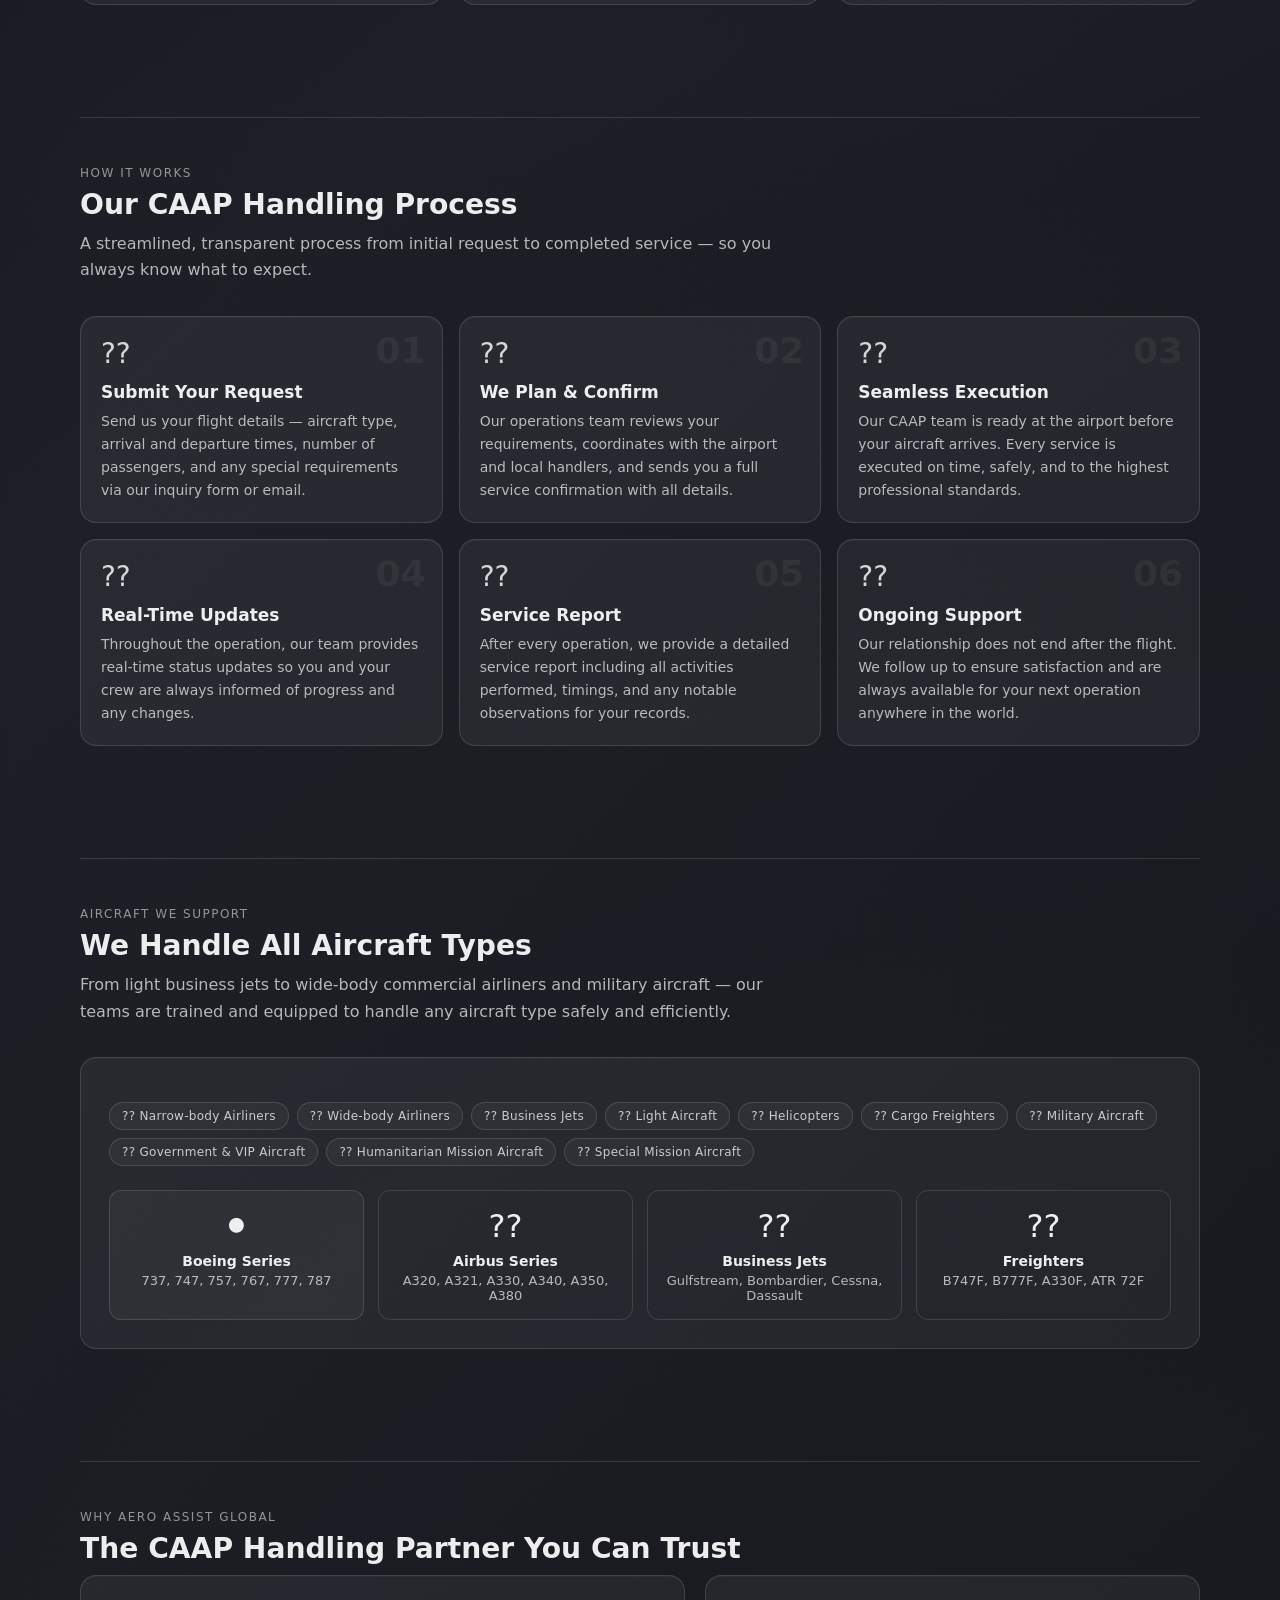
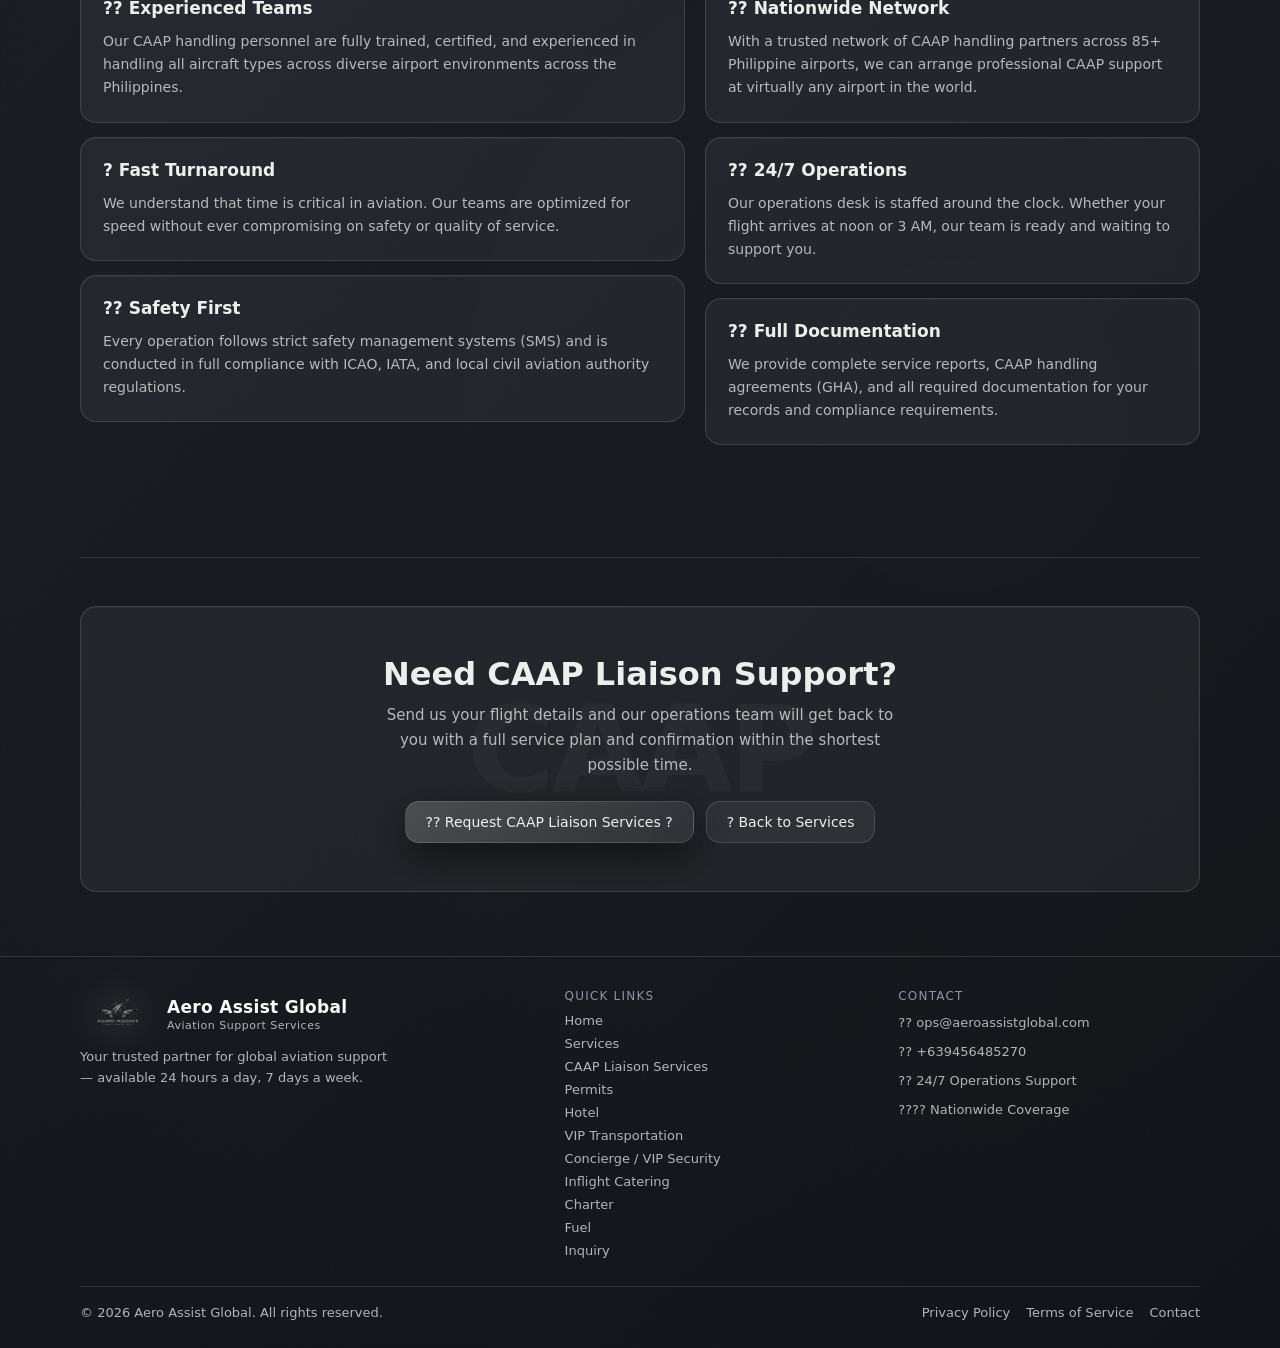
==== commit 17c7ab84: "Finalize CAAP liaison page fixes" ====
--- a/caap-liaison.html
+++ b/caap-liaison.html
@@ -41,7 +41,7 @@
             <a href="index.html"
                class="nav-link"
                data-page="index.html">
-              ?? Home
+🏠 Home
             </a>
           </li>
 
@@ -52,18 +52,20 @@
                data-page="services.html"
                aria-haspopup="true"
                aria-expanded="false">
-              ?? Services ?
+🛠 Services ▾
             </a>
             <div class="dropdown" role="menu">
   <a href="caap-liaison.html" role="menuitem">
-    <span class="dropdown-icon">??</span>
+
+  <span class="dropdown-icon">⚫</span>
     <div>
       <div style="font-weight:600;color:rgba(255,255,255,0.92);">CAAP Liaison Services</div>
-      <div style="font-size:12px;margin-top:2px;">Ramp, passenger & cargo support</div>
+      <div style="font-size:12px;margin-top:2px;">Regulatory coordination & airport facilitation</div>
     </div>
   </a>
   <a href="permits.html" role="menuitem">
-    <span class="dropdown-icon">??</span>
+    <span class="dropdown-icon">⚫</span>
+
     <div>
       <div style="font-weight:600;color:rgba(255,255,255,0.92);">Permits</div>
       <div style="font-size:12px;margin-top:2px;">Overflight & landing permits</div>
@@ -99,7 +101,7 @@
   </a>
 
             <div style="padding:8px 8px 6px;border-top:1px solid rgba(255,255,255,0.10);margin-top:6px;">
-              <a href="services.html" style="display:flex;align-items:center;justify-content:center;gap:8px;padding:10px 14px;border-radius:10px;backCAAP:rgba(199,203,211,0.10);border:1px solid rgba(255,255,255,0.12);color:rgba(255,255,255,0.85);font-size:13px;font-weight:600;transition:backCAAP 200ms ease;text-decoration:none;">
+background:rgba(199,203,211,0.10);border:1px solid rgba(255,255,255,0.12);color:rgba(255,255,255,0.85);font-size:13px;font-weight:600;transition:background 200ms ease;
                 &#128717; View All Services &rarr;
               </a>
             </div>
@@ -110,7 +112,7 @@
             <a href="charter.html"
                class="nav-link"
                data-page="charter.html">
-              ?? Charter
+🛩 Charter
             </a>
           </li>
 
@@ -118,7 +120,7 @@
             <a href="fuel.html"
                class="nav-link"
                data-page="fuel.html">
-              ? Fuel
+⛽ Fuel
             </a>
           </li>
 
@@ -126,7 +128,7 @@
             <a href="inquiry.html"
                class="nav-cta"
                data-page="inquiry.html">
-              ?? Inquiry
+📩 Inquiry
             </a>
           </li>
 
@@ -149,7 +151,7 @@
        PAGE HERO
   --------------------------------------- -->
   <main id="main">
-<section class="page-hero" aria-labelledby="page-title" style="backCAAP-image: url('assets/img/CAAP-handling.jpg');">
+style="background-image: url('assets/img/permits.jpg');">
 
   <!-- Hero Logo Left Side -->
   <img src="assets/img/logo.png" 
@@ -201,7 +203,7 @@
 
         <p class="section-label">Overview</p>
 <h2 class="section-title reveal" id="overview-title">
-  Premium CAAP Liaison Services Services
+Premium CAAP Liaison Services
 </h2>
         <p class="section-sub reveal">
           Our CAAP handling division is built on a foundation of
@@ -580,12 +582,12 @@
             gap:14px;">
 
             <div style="
-              backCAAP:rgba(255,255,255,0.04);
+background:rgba(255,255,255,0.04);
               border:1px solid var(--border);
               border-radius:12px;
               padding:16px;
               text-align:center;">
-              <div style="font-size:32px;margin-bottom:8px;">??</div>
+              <div style="font-size:32px;margin-bottom:8px;">⚫</div>
               <div style="font-weight:600;font-size:14px;">Boeing Series</div>
               <div style="color:var(--muted);font-size:13px;margin-top:4px;">
                 737, 747, 757, 767, 777, 787
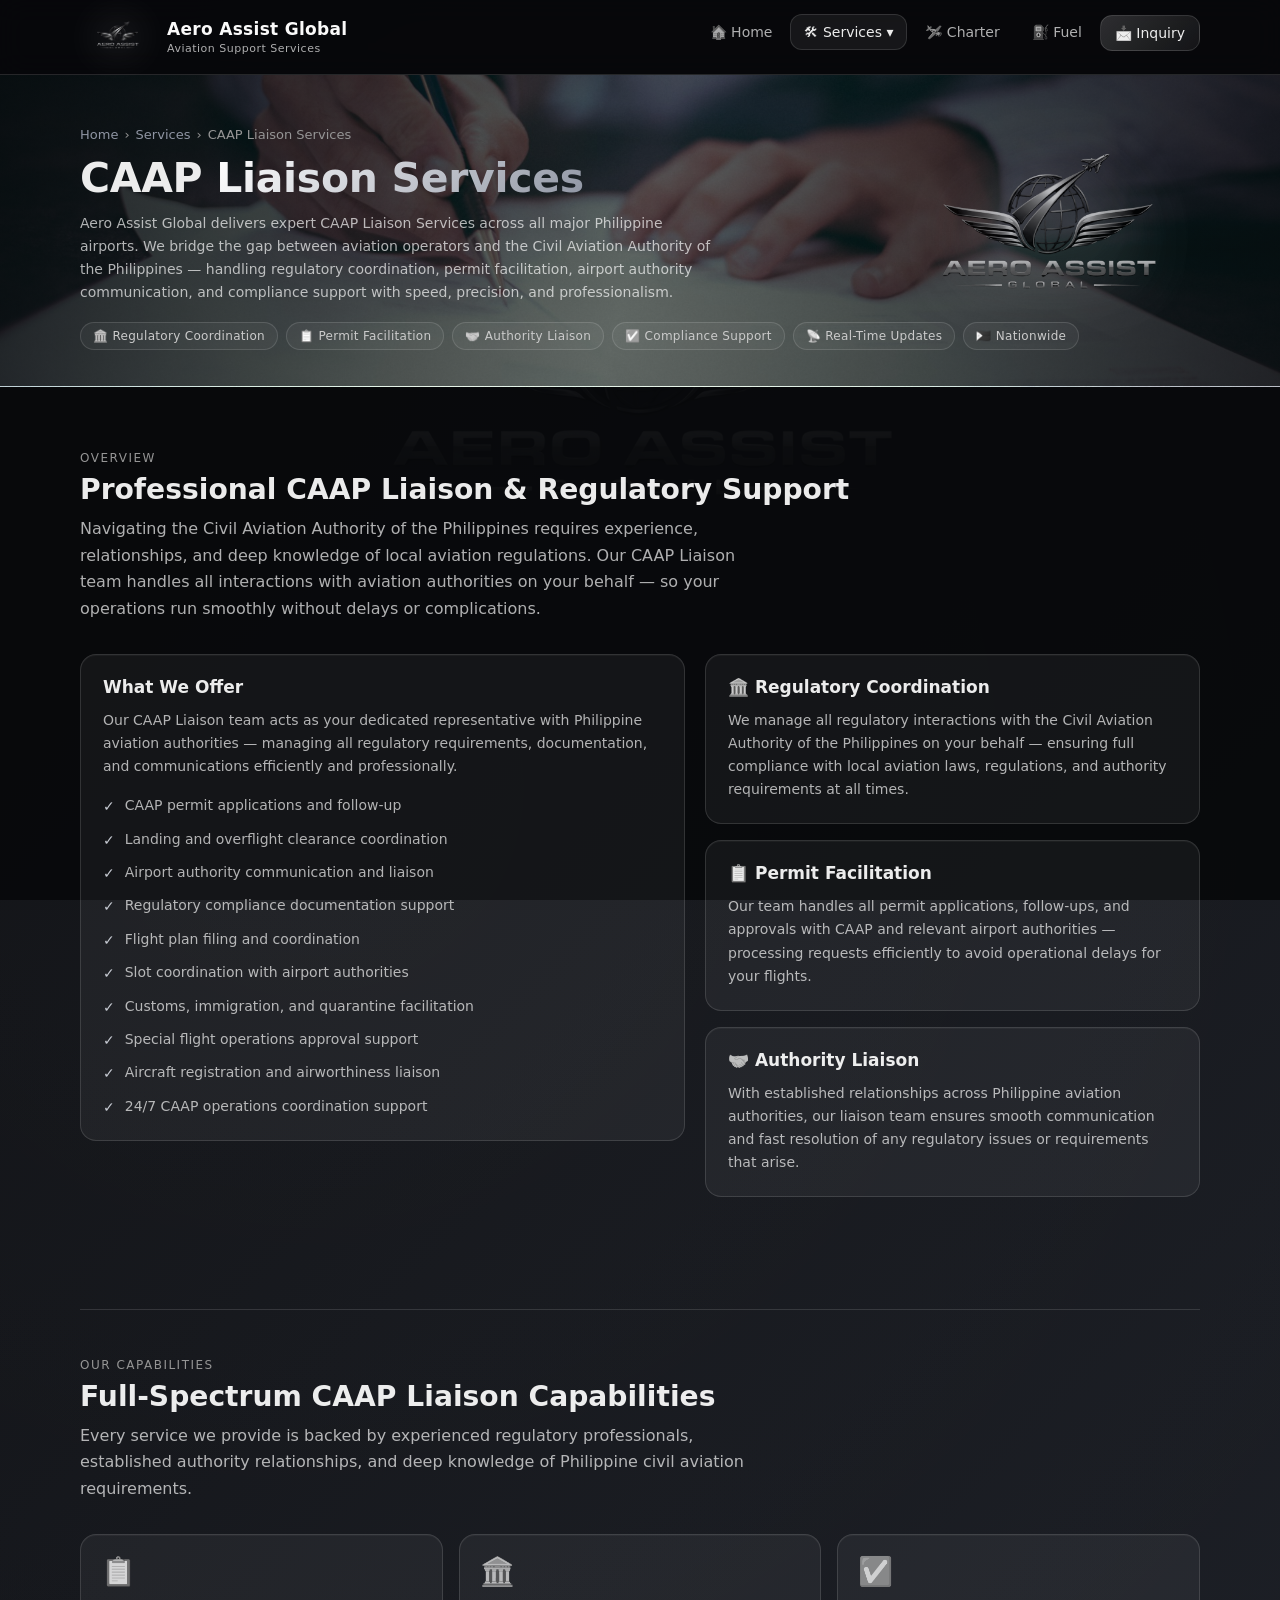
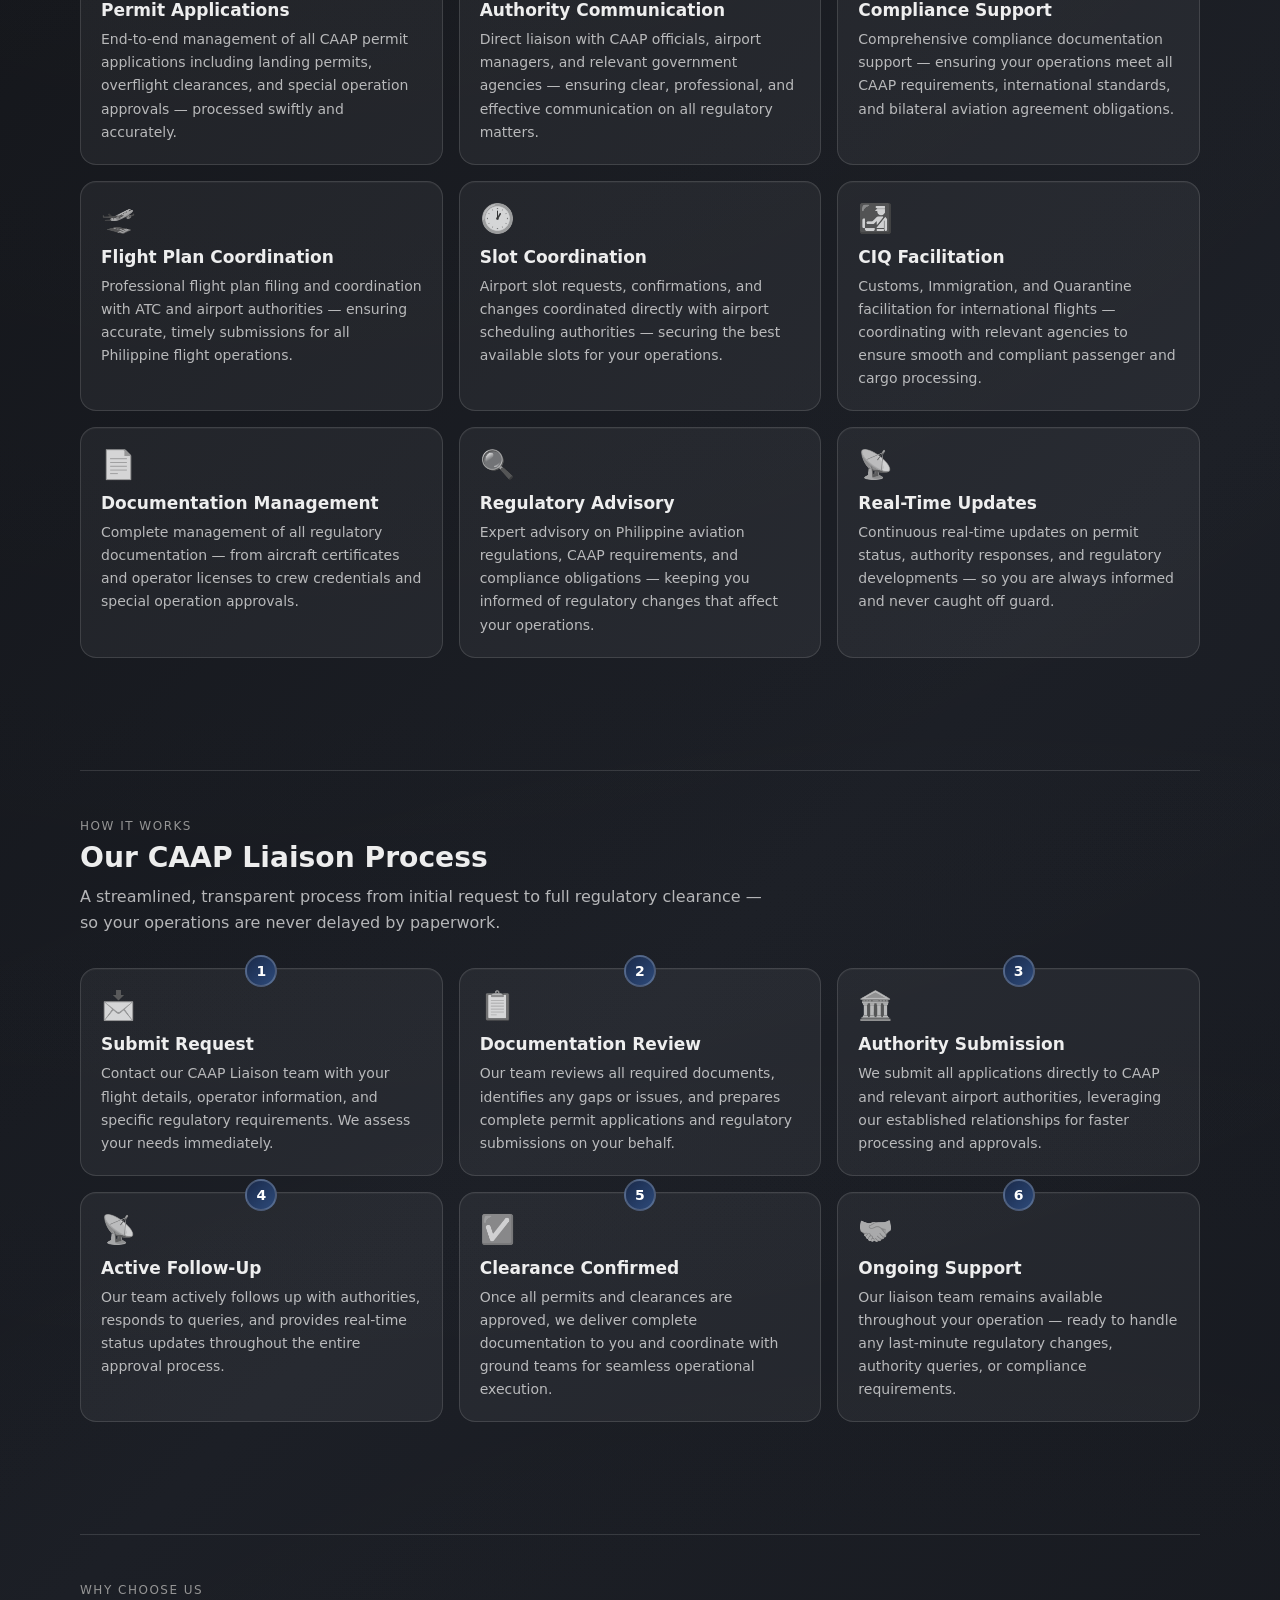
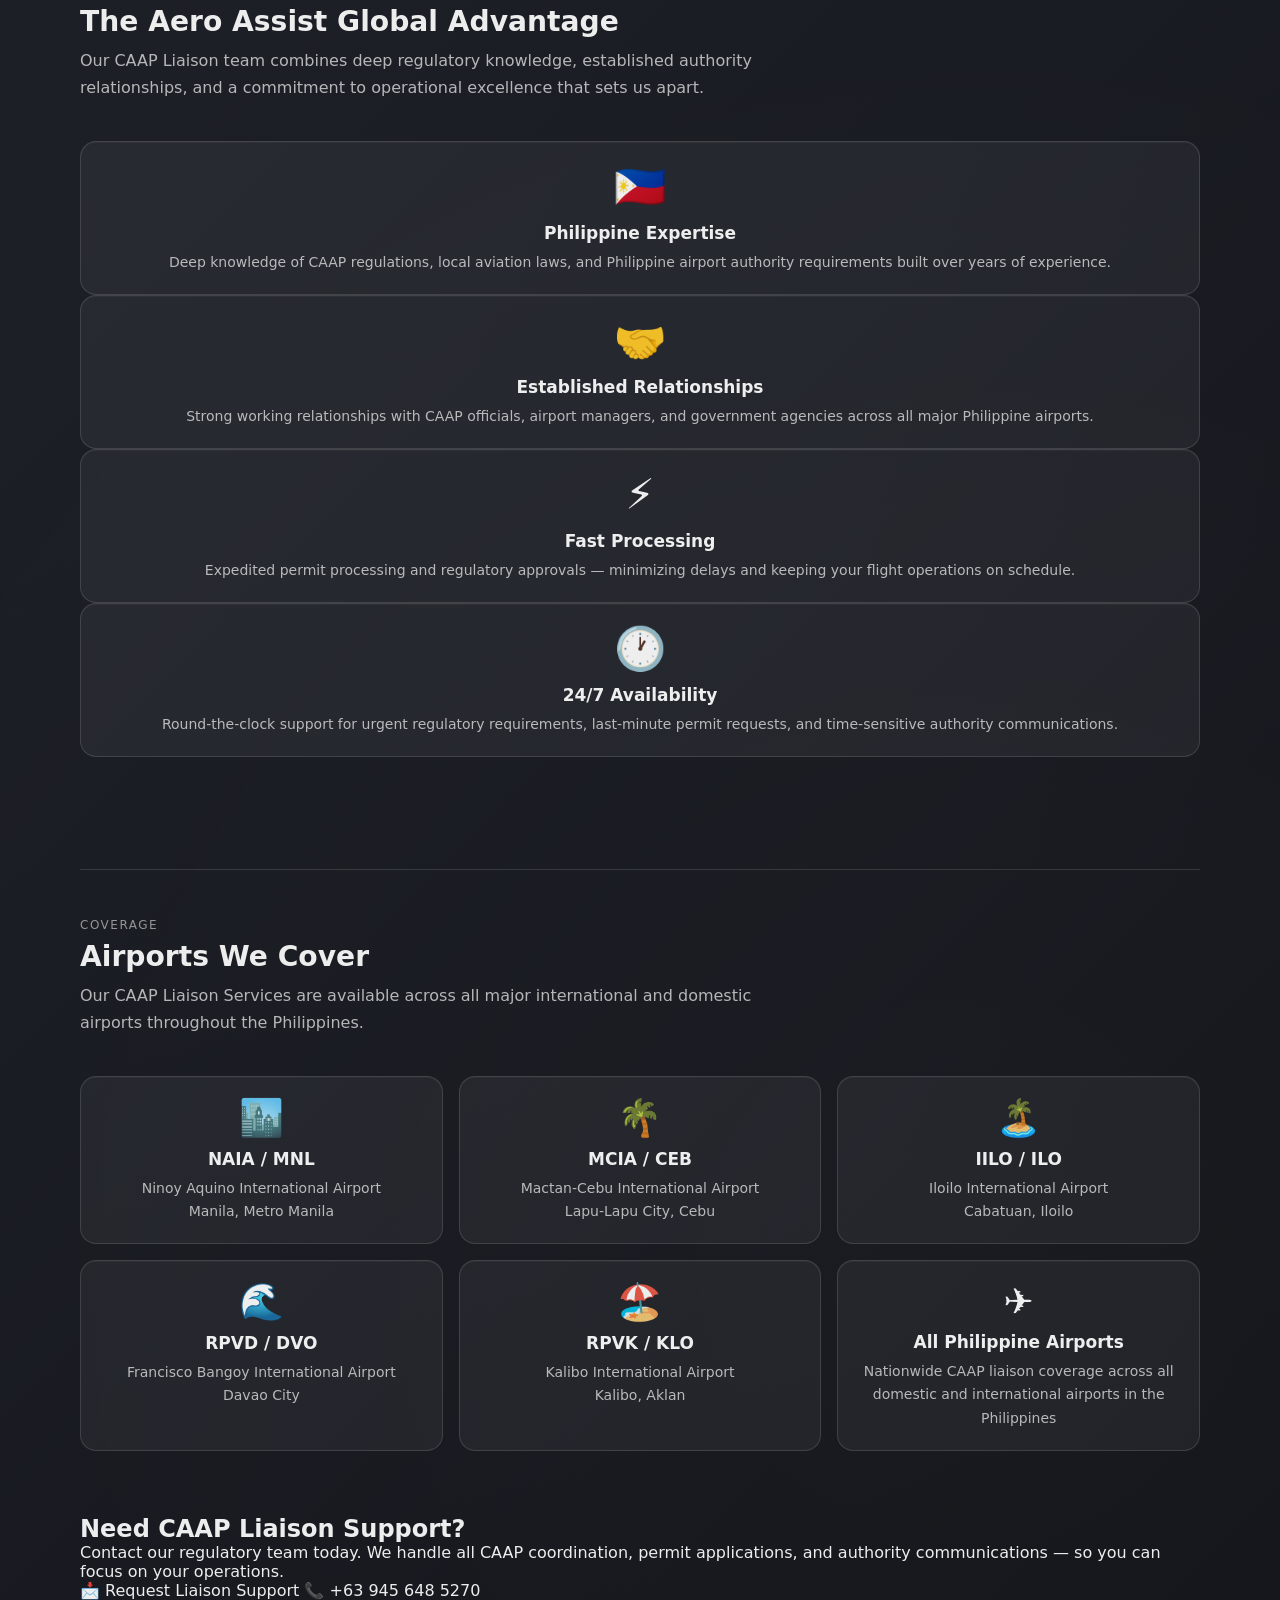
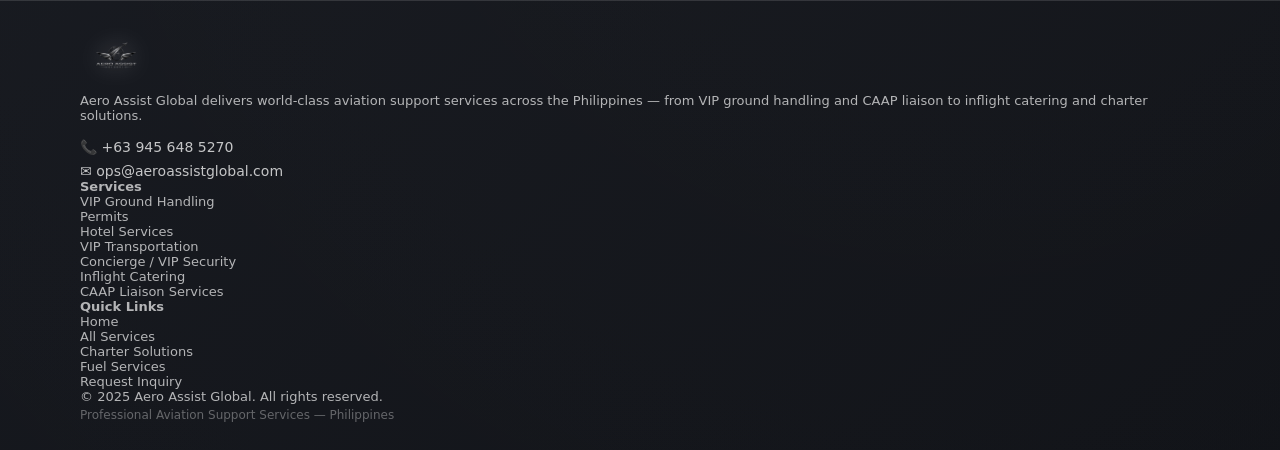
==== commit 5dd805a1: "Update caap-liaison.html" ====
--- a/caap-liaison.html
+++ b/caap-liaison.html
@@ -1,4 +1,4 @@
-﻿<!DOCTYPE html>
+<!DOCTYPE html>
 <html lang="en">
 <head>
   <meta charset="UTF-8" />
@@ -12,156 +12,116 @@
 
   <a href="#main" class="skip-link">Skip to main content</a>
 
-  <!-- ---------------------------------------
-       HEADER / NAV
-  --------------------------------------- -->
   <header class="header">
     <div class="container">
       <nav class="nav" role="navigation" aria-label="Main navigation">
 
-        <!-- Brand - Logo + Name Side by Side -->
-<a href="index.html" class="brand">
-  <img src="assets/img/logo.png" 
-       alt="Aero Assist Global Logo"
-       style="
-         height: 50px; 
-         width: auto;
-         filter: drop-shadow(0 0 20px rgba(255,255,255,0.45)) drop-shadow(0 0 40px rgba(255,255,255,0.15));
-         transition: all 0.4s ease;
-       ">
-  <div class="brand-text">
-    <span class="name">Aero Assist Global</span>
-    <span class="tag">Aviation Support Services</span>
-  </div>
-</a>
-        <!-- Nav Links -->
+        <a href="index.html" class="brand">
+          <img src="assets/img/logo.png"
+               alt="Aero Assist Global Logo"
+               style="height:50px;width:auto;filter:drop-shadow(0 0 20px rgba(255,255,255,0.45)) drop-shadow(0 0 40px rgba(255,255,255,0.15));transition:all 0.4s ease;">
+          <div class="brand-text">
+            <span class="name">Aero Assist Global</span>
+            <span class="tag">Aviation Support Services</span>
+          </div>
+        </a>
+
         <ul class="nav-links" data-nav-links role="list">
 
           <li class="nav-item">
-            <a href="index.html"
-               class="nav-link"
-               data-page="index.html">
-🏠 Home
-            </a>
+            <a href="index.html" class="nav-link" data-page="index.html">🏠 Home</a>
           </li>
 
-          <!-- Services with dropdown -->
           <li class="nav-item" data-dropdown>
-            <a href="services.html"
-               class="nav-link active"
-               data-page="services.html"
-               aria-haspopup="true"
-               aria-expanded="false">
-🛠 Services ▾
-            </a>
+            <a href="services.html" class="nav-link active" data-page="services.html"
+               aria-haspopup="true" aria-expanded="false">🛠 Services ▾</a>
             <div class="dropdown" role="menu">
-  <a href="caap-liaison.html" role="menuitem">
-
-  <span class="dropdown-icon">⚫</span>
-    <div>
-      <div style="font-weight:600;color:rgba(255,255,255,0.92);">CAAP Liaison Services</div>
-      <div style="font-size:12px;margin-top:2px;">Regulatory coordination & airport facilitation</div>
-    </div>
-  </a>
-  <a href="permits.html" role="menuitem">
-    <span class="dropdown-icon">⚫</span>
-
-    <div>
-      <div style="font-weight:600;color:rgba(255,255,255,0.92);">Permits</div>
-      <div style="font-size:12px;margin-top:2px;">Overflight & landing permits</div>
-    </div>
-  </a>
-  <a href="hotel.html" role="menuitem">
-    <span class="dropdown-icon">??</span>
-    <div>
-      <div style="font-weight:600;color:rgba(255,255,255,0.92);">Hotel</div>
-      <div style="font-size:12px;margin-top:2px;">Crew & passenger accommodation</div>
-    </div>
-  </a>
-  <a href="vip-transport.html" role="menuitem">
-    <span class="dropdown-icon">??</span>
-    <div>
-      <div style="font-weight:600;color:rgba(255,255,255,0.92);">VIP Transportation</div>
-      <div style="font-size:12px;margin-top:2px;">Luxury CAAP transfers</div>
-    </div>
-  </a>
-  <a href="concierge-vip-security.html" role="menuitem">
-    <span class="dropdown-icon">??</span>
-    <div>
-      <div style="font-weight:600;color:rgba(255,255,255,0.92);">Concierge / VIP Security</div>
-      <div style="font-size:12px;margin-top:2px;">Executive protection & concierge</div>
-    </div>
-  </a>
-  <a href="inflight-catering.html" role="menuitem">
-    <span class="dropdown-icon">??</span>
-    <div>
-      <div style="font-weight:600;color:rgba(255,255,255,0.92);">Inflight Catering</div>
-      <div style="font-size:12px;margin-top:2px;">Premium inflight meal services</div>
-    </div>
-  </a>
-
-            <div style="padding:8px 8px 6px;border-top:1px solid rgba(255,255,255,0.10);margin-top:6px;">
-background:rgba(199,203,211,0.10);border:1px solid rgba(255,255,255,0.12);color:rgba(255,255,255,0.85);font-size:13px;font-weight:600;transition:background 200ms ease;
-                &#128717; View All Services &rarr;
+              <a href="ground-handling.html" role="menuitem">
+                <span class="dropdown-icon">✈️</span>
+                <div>
+                  <div style="font-weight:600;color:rgba(255,255,255,0.92);">VIP Ground Handling</div>
+                  <div style="font-size:12px;margin-top:2px;">Ramp, passenger & cargo support</div>
+                </div>
               </a>
+              <a href="permits.html" role="menuitem">
+                <span class="dropdown-icon">📋</span>
+                <div>
+                  <div style="font-weight:600;color:rgba(255,255,255,0.92);">Permits</div>
+                  <div style="font-size:12px;margin-top:2px;">Overflight & landing permits</div>
+                </div>
+              </a>
+              <a href="hotel.html" role="menuitem">
+                <span class="dropdown-icon">🏨</span>
+                <div>
+                  <div style="font-weight:600;color:rgba(255,255,255,0.92);">Hotel</div>
+                  <div style="font-size:12px;margin-top:2px;">Crew & passenger accommodation</div>
+                </div>
+              </a>
+              <a href="vip-transport.html" role="menuitem">
+                <span class="dropdown-icon">🚗</span>
+                <div>
+                  <div style="font-weight:600;color:rgba(255,255,255,0.92);">VIP Transportation</div>
+                  <div style="font-size:12px;margin-top:2px;">Luxury ground transfers</div>
+                </div>
+              </a>
+              <a href="concierge-vip-security.html" role="menuitem">
+                <span class="dropdown-icon">🔒</span>
+                <div>
+                  <div style="font-weight:600;color:rgba(255,255,255,0.92);">Concierge / VIP Security</div>
+                  <div style="font-size:12px;margin-top:2px;">Executive protection & concierge</div>
+                </div>
+              </a>
+              <a href="inflight-catering.html" role="menuitem">
+                <span class="dropdown-icon">🍽️</span>
+                <div>
+                  <div style="font-weight:600;color:rgba(255,255,255,0.92);">Inflight Catering</div>
+                  <div style="font-size:12px;margin-top:2px;">Premium inflight meal services</div>
+                </div>
+              </a>
+              <a href="caap-liaison.html" role="menuitem">
+                <span class="dropdown-icon">🏛️</span>
+                <div>
+                  <div style="font-weight:600;color:rgba(255,255,255,0.92);">CAAP Liaison Services</div>
+                  <div style="font-size:12px;margin-top:2px;">Regulatory coordination & airport facilitation</div>
+                </div>
+              </a>
+              <div style="padding:8px 8px 6px;border-top:1px solid rgba(255,255,255,0.10);margin-top:6px;">
+                <a href="services.html" style="display:flex;align-items:center;justify-content:center;gap:8px;padding:10px 14px;border-radius:10px;background:rgba(199,203,211,0.10);border:1px solid rgba(255,255,255,0.12);color:rgba(255,255,255,0.85);font-size:13px;font-weight:600;transition:background 200ms ease;text-decoration:none;">
+                  🗂️ View All Services →
+                </a>
+              </div>
             </div>
-</div>
           </li>
 
           <li class="nav-item">
-            <a href="charter.html"
-               class="nav-link"
-               data-page="charter.html">
-🛩 Charter
-            </a>
+            <a href="charter.html" class="nav-link" data-page="charter.html">🛩️ Charter</a>
           </li>
 
           <li class="nav-item">
-            <a href="fuel.html"
-               class="nav-link"
-               data-page="fuel.html">
-⛽ Fuel
-            </a>
+            <a href="fuel.html" class="nav-link" data-page="fuel.html">⛽ Fuel</a>
           </li>
 
           <li class="nav-item">
-            <a href="inquiry.html"
-               class="nav-cta"
-               data-page="inquiry.html">
-📩 Inquiry
-            </a>
+            <a href="inquiry.html" class="nav-cta" data-page="inquiry.html">📩 Inquiry</a>
           </li>
 
         </ul>
 
-        <!-- Hamburger -->
-        <button
-          class="menu-btn"
-          data-menu-btn
-          aria-label="Toggle navigation menu"
-          aria-expanded="false">
-          ?
-        </button>
+        <button class="menu-btn" data-menu-btn aria-label="Toggle navigation menu" aria-expanded="false">☰</button>
 
       </nav>
     </div>
   </header>
 
-  <!-- ---------------------------------------
-       PAGE HERO
-  --------------------------------------- -->
   <main id="main">
-style="background-image: url('assets/img/permits.jpg');">
-
-  <!-- Hero Logo Left Side -->
-  <img src="assets/img/logo.png" 
-       alt="" 
-       aria-hidden="true" 
-       class="hero-logo">
-
-  <div class="container">
-
-        <!-- Breadcrumbs -->
+
+    <!-- PAGE HERO -->
+    <section class="page-hero" aria-labelledby="page-title" style="background-image: url('assets/img/permits.jpg');">
+
+      <img src="assets/img/logo.png" alt="" aria-hidden="true" class="hero-logo">
+
+      <div class="container">
+
         <nav class="breadcrumbs" aria-label="Breadcrumb">
           <a href="index.html">Home</a>
           <span aria-hidden="true">›</span>
@@ -170,107 +130,105 @@
           <span>CAAP Liaison Services</span>
         </nav>
 
-<h1 class="page-title" id="page-title">
-  CAAP <span>Liaison Services</span>
-</h1>
-<p class="page-lead">
-  Aero Assist Global delivers premium CAAP Liaison Services
-  services across all major Philippine airports. From
-  exclusive ramp access and VIP passenger handling to
-  private terminal coordination and luxury aircraft
-  servicing — we ensure every CAAP operation reflects
-  the highest standards of professionalism, discretion,
-  and excellence.
-</p>
-
-        <!-- Badges -->
-<div class="badge-row" style="margin-top:18px;">
-  <span class="badge">?? VIP Ramp Services</span>
-  <span class="badge">?? VIP Baggage Handling</span>
-  <span class="badge">?? VIP Passenger Services</span>
-  <span class="badge">?? CAAP Liaison Services</span>
-  <span class="badge">?? Aircraft Servicing</span>
-  <span class="badge">???? Nationwide</span>
-</div>
+        <h1 class="page-title" id="page-title">
+          CAAP <span>Liaison Services</span>
+        </h1>
+        <p class="page-lead">
+          Aero Assist Global delivers expert CAAP Liaison Services
+          across all major Philippine airports. We bridge the gap
+          between aviation operators and the Civil Aviation Authority
+          of the Philippines — handling regulatory coordination,
+          permit facilitation, airport authority communication,
+          and compliance support with speed, precision, and professionalism.
+        </p>
+
+        <div class="badge-row" style="margin-top:18px;">
+          <span class="badge">🏛️ Regulatory Coordination</span>
+          <span class="badge">📋 Permit Facilitation</span>
+          <span class="badge">🤝 Authority Liaison</span>
+          <span class="badge">✅ Compliance Support</span>
+          <span class="badge">📡 Real-Time Updates</span>
+          <span class="badge">🇵🇭 Nationwide</span>
+        </div>
+
       </div>
     </section>
 
-    <!-- ---------------------------------------
-         SECTION — Overview Split
-    --------------------------------------- -->
+    <!-- SECTION — Overview -->
     <section class="section" aria-labelledby="overview-title">
       <div class="container">
 
         <p class="section-label">Overview</p>
-<h2 class="section-title reveal" id="overview-title">
-Premium CAAP Liaison Services
-</h2>
+        <h2 class="section-title reveal" id="overview-title">
+          Professional CAAP Liaison & Regulatory Support
+        </h2>
         <p class="section-sub reveal">
-          Our CAAP handling division is built on a foundation of
-          safety, efficiency, and professionalism. We work with
-          airlines, private operators, cargo carriers, and government
-          aviation entities to deliver seamless CAAP operations.
+          Navigating the Civil Aviation Authority of the Philippines
+          requires experience, relationships, and deep knowledge of
+          local aviation regulations. Our CAAP Liaison team handles
+          all interactions with aviation authorities on your behalf —
+          so your operations run smoothly without delays or complications.
         </p>
 
         <div class="split">
 
-          <!-- Left Panel -->
-<h3>What We Offer</h3>
-<p>
-  Our CAAP Liaison Services team delivers premium
-  and discreet ramp and passenger services at
-  all major Philippine airports — tailored
-  specifically for VIP and executive operations.
-</p>
-<ul class="check-list" style="margin-top:16px;">
-  <li>VIP aircraft marshalling and exclusive parking</li>
-  <li>Private ramp access and dedicated handling agents</li>
-  <li>VIP passenger meet, greet, and escort services</li>
-  <li>Luxury baggage handling and delivery</li>
-  <li>Private terminal and FBO coordination</li>
-  <li>Aircraft cleaning and premium cabin preparation</li>
-  <li>CAAP power unit (GPU) supply</li>
-  <li>Aircraft towing and pushback</li>
-  <li>Potable water and lavatory services</li>
-  <li>24/7 CAAP Liaison Services coordination</li>
-</ul>
-          </div>
-
-          <!-- Right Panel -->
+          <div class="panel reveal">
+            <h3>What We Offer</h3>
+            <p>
+              Our CAAP Liaison team acts as your dedicated
+              representative with Philippine aviation authorities —
+              managing all regulatory requirements, documentation,
+              and communications efficiently and professionally.
+            </p>
+            <ul class="check-list" style="margin-top:16px;">
+              <li>CAAP permit applications and follow-up</li>
+              <li>Landing and overflight clearance coordination</li>
+              <li>Airport authority communication and liaison</li>
+              <li>Regulatory compliance documentation support</li>
+              <li>Flight plan filing and coordination</li>
+              <li>Slot coordination with airport authorities</li>
+              <li>Customs, immigration, and quarantine facilitation</li>
+              <li>Special flight operations approval support</li>
+              <li>Aircraft registration and airworthiness liaison</li>
+              <li>24/7 CAAP operations coordination support</li>
+            </ul>
+          </div>
+
           <div style="display:grid;gap:16px;">
 
-<div class="panel reveal">
-  <h3>?? VIP Ramp Services</h3>
-  <p>
-    Exclusive ramp handling for VIP aircraft
-    including private marshalling, dedicated
-    parking bays, CAAP power supply, towing,
-    and pushback — handled with full discretion
-    and professionalism at all times.
-  </p>
-</div>
-
-<div class="panel reveal">
-  <h3>?? VIP Passenger Services</h3>
-  <p>
-    Premium passenger handling for VIPs,
-    executives, and dignitaries — including
-    private terminal access, dedicated handling
-    agents, fast-track processing, and full
-    protocol compliance at every step.
-  </p>
-</div>
-
-<div class="panel reveal">
-  <h3>?? CAAP Liaison Services</h3>
-  <p>
-    Complete CAAP Liaison Services coordination
-    including exclusive ramp access, private
-    lounge arrangements, luxury baggage handling,
-    and seamless integration with VIP transport
-    and hotel services.
-  </p>
-</div>
+            <div class="panel reveal">
+              <h3>🏛️ Regulatory Coordination</h3>
+              <p>
+                We manage all regulatory interactions with
+                the Civil Aviation Authority of the Philippines
+                on your behalf — ensuring full compliance
+                with local aviation laws, regulations,
+                and authority requirements at all times.
+              </p>
+            </div>
+
+            <div class="panel reveal">
+              <h3>📋 Permit Facilitation</h3>
+              <p>
+                Our team handles all permit applications,
+                follow-ups, and approvals with CAAP and
+                relevant airport authorities — processing
+                requests efficiently to avoid operational
+                delays for your flights.
+              </p>
+            </div>
+
+            <div class="panel reveal">
+              <h3>🤝 Authority Liaison</h3>
+              <p>
+                With established relationships across
+                Philippine aviation authorities, our
+                liaison team ensures smooth communication
+                and fast resolution of any regulatory
+                issues or requirements that arise.
+              </p>
+            </div>
+
           </div>
 
         </div>
@@ -278,9 +236,7 @@
       </div>
     </section>
 
-    <!-- ---------------------------------------
-         SECTION — Service Features Grid
-    --------------------------------------- -->
+    <!-- SECTION — Service Features Grid -->
     <section class="section" style="padding-top:0;" aria-labelledby="features-title">
       <div class="container">
 
@@ -288,104 +244,121 @@
 
         <p class="section-label">Our Capabilities</p>
         <h2 class="section-title reveal" id="features-title">
-          Full-Spectrum CAAP Handling Capabilities
+          Full-Spectrum CAAP Liaison Capabilities
         </h2>
         <p class="section-sub reveal">
-          Every service we provide is backed by trained personnel,
-          modern equipment, and strict adherence to international
-          aviation safety standards.
+          Every service we provide is backed by experienced
+          regulatory professionals, established authority
+          relationships, and deep knowledge of Philippine
+          civil aviation requirements.
         </p>
 
         <div class="grid-3">
 
           <div class="card reveal">
-            <div class="card-icon">??</div>
-            <h3>Aircraft Marshalling</h3>
-            <p>
-              Certified marshallers guide aircraft safely to and
-              from parking positions, ensuring precise positioning
-              and full compliance with airport procedures.
-            </p>
-          </div>
-
-          <div class="card reveal">
-            <div class="card-icon">??</div>
-            <h3>Baggage Handling</h3>
-            <p>
-              Efficient baggage loading, unloading, and sorting
-              with full tracking capability. We handle standard,
-              oversized, fragile, and priority baggage.
-            </p>
-          </div>
-
-          <div class="card reveal">
-            <div class="card-icon">??</div>
-            <h3>Passenger Assistance</h3>
-            <p>
-              From economy to VIP — our passenger service agents
-              provide professional assistance at every touchpoint
-              of the passenger journey on the CAAP.
-            </p>
-          </div>
-
-<div class="card reveal">
-  <div class="card-icon">??</div>
-  <h3>CAAP Liaison Services</h3>
-  <p>
-    Exclusive and discreet CAAP handling for
-    VIP passengers, dignitaries, executives,
-    and high-profile individuals — with private
-    ramp access and dedicated handling agents.
-  </p>
-          </div>
-
-          <div class="card reveal">
-            <div class="card-icon">??</div>
-            <h3>De-icing Services</h3>
-            <p>
-              Aircraft de-icing and anti-icing treatments using
-              approved fluids and procedures to ensure safe
-              operations in cold weather conditions.
-            </p>
-          </div>
-
-          <div class="card reveal">
-            <div class="card-icon">?</div>
-            <h3>CAAP Power & Air</h3>
-            <p>
-              GPU connection, pre-conditioned air (PCA), and
-              nitrogen servicing to support aircraft systems
-              during CAAP stops without using APU.
-            </p>
-          </div>
-
-          <div class="card reveal">
-            <div class="card-icon">??</div>
-            <h3>Aircraft Cleaning</h3>
-            <p>
-              Interior and exterior aircraft cleaning services
-              including cabin turnaround cleaning, deep cleaning,
-              and lavatory and water servicing.
-            </p>
-          </div>
-
-          <div class="card reveal">
-            <div class="card-icon">??</div>
-            <h3>Catering Coordination</h3>
-            <p>
-              Liaison with catering providers for meal uplift,
-              galley loading, and special meal requests in
-              accordance with airline specifications.
-            </p>
-          </div>
-
-          <div class="card reveal">
-            <div class="card-icon">??</div>
-            <h3>Ramp Safety & Security</h3>
-            <p>
-              Comprehensive ramp safety supervision, FOD
-              (Foreign Object Debris) checks, and security
-              screening coordination at all handled stations.
+            <div class="card-icon">📋</div>
+            <h3>Permit Applications</h3>
+            <p>
+              End-to-end management of all CAAP permit
+              applications including landing permits,
+              overflight clearances, and special
+              operation approvals — processed swiftly
+              and accurately.
+            </p>
+          </div>
+
+          <div class="card reveal">
+            <div class="card-icon">🏛️</div>
+            <h3>Authority Communication</h3>
+            <p>
+              Direct liaison with CAAP officials,
+              airport managers, and relevant government
+              agencies — ensuring clear, professional,
+              and effective communication on all
+              regulatory matters.
+            </p>
+          </div>
+
+          <div class="card reveal">
+            <div class="card-icon">✅</div>
+            <h3>Compliance Support</h3>
+            <p>
+              Comprehensive compliance documentation
+              support — ensuring your operations meet
+              all CAAP requirements, international
+              standards, and bilateral aviation
+              agreement obligations.
+            </p>
+          </div>
+
+          <div class="card reveal">
+            <div class="card-icon">🛫</div>
+            <h3>Flight Plan Coordination</h3>
+            <p>
+              Professional flight plan filing and
+              coordination with ATC and airport
+              authorities — ensuring accurate,
+              timely submissions for all
+              Philippine flight operations.
+            </p>
+          </div>
+
+          <div class="card reveal">
+            <div class="card-icon">🕐</div>
+            <h3>Slot Coordination</h3>
+            <p>
+              Airport slot requests, confirmations,
+              and changes coordinated directly with
+              airport scheduling authorities —
+              securing the best available slots
+              for your operations.
+            </p>
+          </div>
+
+          <div class="card reveal">
+            <div class="card-icon">🛃</div>
+            <h3>CIQ Facilitation</h3>
+            <p>
+              Customs, Immigration, and Quarantine
+              facilitation for international flights —
+              coordinating with relevant agencies
+              to ensure smooth and compliant
+              passenger and cargo processing.
+            </p>
+          </div>
+
+          <div class="card reveal">
+            <div class="card-icon">📄</div>
+            <h3>Documentation Management</h3>
+            <p>
+              Complete management of all regulatory
+              documentation — from aircraft certificates
+              and operator licenses to crew credentials
+              and special operation approvals.
+            </p>
+          </div>
+
+          <div class="card reveal">
+            <div class="card-icon">🔍</div>
+            <h3>Regulatory Advisory</h3>
+            <p>
+              Expert advisory on Philippine aviation
+              regulations, CAAP requirements, and
+              compliance obligations — keeping you
+              informed of regulatory changes that
+              affect your operations.
+            </p>
+          </div>
+
+          <div class="card reveal">
+            <div class="card-icon">📡</div>
+            <h3>Real-Time Updates</h3>
+            <p>
+              Continuous real-time updates on permit
+              status, authority responses, and
+              regulatory developments — so you
+              are always informed and never
+              caught off guard.
             </p>
           </div>
 
@@ -394,9 +367,7 @@
       </div>
     </section>
 
-    <!-- ---------------------------------------
-         SECTION — Our Process
-    --------------------------------------- -->
+    <!-- SECTION — Our Process -->
     <section class="section" style="padding-top:0;" aria-labelledby="process-title">
       <div class="container">
 
@@ -404,137 +375,86 @@
 
         <p class="section-label">How It Works</p>
         <h2 class="section-title reveal" id="process-title">
-          Our CAAP Handling Process
+          Our CAAP Liaison Process
         </h2>
         <p class="section-sub reveal">
-          A streamlined, transparent process from initial request
-          to completed service — so you always know what to expect.
+          A streamlined, transparent process from initial
+          request to full regulatory clearance — so your
+          operations are never delayed by paperwork.
         </p>
 
         <div class="grid-3">
 
           <div class="card reveal" style="position:relative;">
-            <div style="
-              position:absolute;
-              top:16px;
-              right:16px;
-              font-size:36px;
-              font-weight:900;
-              color:rgba(255,255,255,0.05);
-              line-height:1;">
-              01
-            </div>
-            <div class="card-icon">??</div>
-            <h3>Submit Your Request</h3>
-            <p>
-              Send us your flight details — aircraft type, arrival
-              and departure times, number of passengers, and any
-              special requirements via our inquiry form or email.
+                        <div style="position:absolute;top:-14px;left:50%;transform:translateX(-50%);background:linear-gradient(135deg,#1a2a4a,#2d4a7a);color:#fff;width:32px;height:32px;border-radius:50%;display:flex;align-items:center;justify-content:center;font-weight:700;font-size:14px;border:2px solid rgba(255,255,255,0.2);">1</div>
+            <div class="card-icon">📩</div>
+            <h3>Submit Request</h3>
+            <p>
+              Contact our CAAP Liaison team with your
+              flight details, operator information,
+              and specific regulatory requirements.
+              We assess your needs immediately.
             </p>
           </div>
 
           <div class="card reveal" style="position:relative;">
-            <div style="
-              position:absolute;
-              top:16px;
-              right:16px;
-              font-size:36px;
-              font-weight:900;
-              color:rgba(255,255,255,0.05);
-              line-height:1;">
-              02
-            </div>
-            <div class="card-icon">??</div>
-            <h3>We Plan & Confirm</h3>
-            <p>
-              Our operations team reviews your requirements,
-              coordinates with the airport and local handlers,
-              and sends you a full service confirmation with
-              all details.
+            <div style="position:absolute;top:-14px;left:50%;transform:translateX(-50%);background:linear-gradient(135deg,#1a2a4a,#2d4a7a);color:#fff;width:32px;height:32px;border-radius:50%;display:flex;align-items:center;justify-content:center;font-weight:700;font-size:14px;border:2px solid rgba(255,255,255,0.2);">2</div>
+            <div class="card-icon">📋</div>
+            <h3>Documentation Review</h3>
+            <p>
+              Our team reviews all required documents,
+              identifies any gaps or issues, and
+              prepares complete permit applications
+              and regulatory submissions on your behalf.
             </p>
           </div>
 
           <div class="card reveal" style="position:relative;">
-            <div style="
-              position:absolute;
-              top:16px;
-              right:16px;
-              font-size:36px;
-              font-weight:900;
-              color:rgba(255,255,255,0.05);
-              line-height:1;">
-              03
-            </div>
-            <div class="card-icon">??</div>
-            <h3>Seamless Execution</h3>
-            <p>
-              Our CAAP team is ready at the airport before
-              your aircraft arrives. Every service is executed
-              on time, safely, and to the highest professional
-              standards.
+            <div style="position:absolute;top:-14px;left:50%;transform:translateX(-50%);background:linear-gradient(135deg,#1a2a4a,#2d4a7a);color:#fff;width:32px;height:32px;border-radius:50%;display:flex;align-items:center;justify-content:center;font-weight:700;font-size:14px;border:2px solid rgba(255,255,255,0.2);">3</div>
+            <div class="card-icon">🏛️</div>
+            <h3>Authority Submission</h3>
+            <p>
+              We submit all applications directly
+              to CAAP and relevant airport authorities,
+              leveraging our established relationships
+              for faster processing and approvals.
             </p>
           </div>
 
           <div class="card reveal" style="position:relative;">
-            <div style="
-              position:absolute;
-              top:16px;
-              right:16px;
-              font-size:36px;
-              font-weight:900;
-              color:rgba(255,255,255,0.05);
-              line-height:1;">
-              04
-            </div>
-            <div class="card-icon">??</div>
-            <h3>Real-Time Updates</h3>
-            <p>
-              Throughout the operation, our team provides
-              real-time status updates so you and your crew
-              are always informed of progress and any
-              changes.
+            <div style="position:absolute;top:-14px;left:50%;transform:translateX(-50%);background:linear-gradient(135deg,#1a2a4a,#2d4a7a);color:#fff;width:32px;height:32px;border-radius:50%;display:flex;align-items:center;justify-content:center;font-weight:700;font-size:14px;border:2px solid rgba(255,255,255,0.2);">4</div>
+            <div class="card-icon">📡</div>
+            <h3>Active Follow-Up</h3>
+            <p>
+              Our team actively follows up with
+              authorities, responds to queries,
+              and provides real-time status updates
+              throughout the entire approval process.
             </p>
           </div>
 
           <div class="card reveal" style="position:relative;">
-            <div style="
-              position:absolute;
-              top:16px;
-              right:16px;
-              font-size:36px;
-              font-weight:900;
-              color:rgba(255,255,255,0.05);
-              line-height:1;">
-              05
-            </div>
-            <div class="card-icon">??</div>
-            <h3>Service Report</h3>
-            <p>
-              After every operation, we provide a detailed
-              service report including all activities performed,
-              timings, and any notable observations for your
-              records.
+            <div style="position:absolute;top:-14px;left:50%;transform:translateX(-50%);background:linear-gradient(135deg,#1a2a4a,#2d4a7a);color:#fff;width:32px;height:32px;border-radius:50%;display:flex;align-items:center;justify-content:center;font-weight:700;font-size:14px;border:2px solid rgba(255,255,255,0.2);">5</div>
+            <div class="card-icon">✅</div>
+            <h3>Clearance Confirmed</h3>
+            <p>
+              Once all permits and clearances are
+              approved, we deliver complete documentation
+              to you and coordinate with ground teams
+              for seamless operational execution.
             </p>
           </div>
 
           <div class="card reveal" style="position:relative;">
-            <div style="
-              position:absolute;
-              top:16px;
-              right:16px;
-              font-size:36px;
-              font-weight:900;
-              color:rgba(255,255,255,0.05);
-              line-height:1;">
-              06
-            </div>
-            <div class="card-icon">??</div>
+            <div style="position:absolute;top:-14px;left:50%;transform:translateX(-50%);background:linear-gradient(135deg,#1a2a4a,#2d4a7a);color:#fff;width:32px;height:32px;border-radius:50%;display:flex;align-items:center;justify-content:center;font-weight:700;font-size:14px;border:2px solid rgba(255,255,255,0.2);">6</div>
+            <div class="card-icon">🤝</div>
             <h3>Ongoing Support</h3>
             <p>
-              Our relationship does not end after the flight.
-              We follow up to ensure satisfaction and are
-              always available for your next operation
-              anywhere in the world.
+              Our liaison team remains available
+              throughout your operation — ready to
+              handle any last-minute regulatory
+              changes, authority queries, or
+              compliance requirements.
             </p>
           </div>
 
@@ -543,179 +463,126 @@
       </div>
     </section>
 
-    <!-- ---------------------------------------
-         SECTION — Aircraft Types We Handle
-    --------------------------------------- -->
-    <section class="section" style="padding-top:0;" aria-labelledby="aircraft-title">
+    <!-- SECTION — Why Choose Us -->
+    <section class="section" style="padding-top:0;" aria-labelledby="why-title">
       <div class="container">
 
         <hr class="divider" />
 
-        <p class="section-label">Aircraft We Support</p>
-        <h2 class="section-title reveal" id="aircraft-title">
-          We Handle All Aircraft Types
+        <p class="section-label">Why Choose Us</p>
+        <h2 class="section-title reveal" id="why-title">
+          The Aero Assist Global Advantage
         </h2>
         <p class="section-sub reveal">
-          From light business jets to wide-body commercial airliners
-          and military aircraft — our teams are trained and equipped
-          to handle any aircraft type safely and efficiently.
-        </p>
-
-        <div class="panel reveal" style="padding:28px;">
-          <div class="badge-row">
-            <span class="badge">?? Narrow-body Airliners</span>
-            <span class="badge">?? Wide-body Airliners</span>
-            <span class="badge">?? Business Jets</span>
-            <span class="badge">?? Light Aircraft</span>
-            <span class="badge">?? Helicopters</span>
-            <span class="badge">?? Cargo Freighters</span>
-            <span class="badge">?? Military Aircraft</span>
-            <span class="badge">?? Government & VIP Aircraft</span>
-            <span class="badge">?? Humanitarian Mission Aircraft</span>
-            <span class="badge">?? Special Mission Aircraft</span>
-          </div>
-
-          <div style="
-            margin-top:24px;
-            display:grid;
-            grid-template-columns:repeat(auto-fit,minmax(200px,1fr));
-            gap:14px;">
-
-            <div style="
-background:rgba(255,255,255,0.04);
-              border:1px solid var(--border);
-              border-radius:12px;
-              padding:16px;
-              text-align:center;">
-              <div style="font-size:32px;margin-bottom:8px;">⚫</div>
-              <div style="font-weight:600;font-size:14px;">Boeing Series</div>
-              <div style="color:var(--muted);font-size:13px;margin-top:4px;">
-                737, 747, 757, 767, 777, 787
-              </div>
-            </div>
-
-            <div style="
-              backCAAP:rgba(255,255,255,0.04);
-              border:1px solid var(--border);
-              border-radius:12px;
-              padding:16px;
-              text-align:center;">
-              <div style="font-size:32px;margin-bottom:8px;">??</div>
-              <div style="font-weight:600;font-size:14px;">Airbus Series</div>
-              <div style="color:var(--muted);font-size:13px;margin-top:4px;">
-                A320, A321, A330, A340, A350, A380
-              </div>
-            </div>
-
-            <div style="
-              backCAAP:rgba(255,255,255,0.04);
-              border:1px solid var(--border);
-              border-radius:12px;
-              padding:16px;
-              text-align:center;">
-              <div style="font-size:32px;margin-bottom:8px;">??</div>
-              <div style="font-weight:600;font-size:14px;">Business Jets</div>
-              <div style="color:var(--muted);font-size:13px;margin-top:4px;">
-                Gulfstream, Bombardier, Cessna, Dassault
-              </div>
-            </div>
-
-            <div style="
-              backCAAP:rgba(255,255,255,0.04);
-              border:1px solid var(--border);
-              border-radius:12px;
-              padding:16px;
-              text-align:center;">
-              <div style="font-size:32px;margin-bottom:8px;">??</div>
-              <div style="font-weight:600;font-size:14px;">Freighters</div>
-              <div style="color:var(--muted);font-size:13px;margin-top:4px;">
-                B747F, B777F, A330F, ATR 72F
-              </div>
-            </div>
-
-          </div>
+          Our CAAP Liaison team combines deep regulatory
+          knowledge, established authority relationships,
+          and a commitment to operational excellence
+          that sets us apart.
+        </p>
+
+        <div class="grid-4" style="margin-top:40px;">
+
+          <div class="card reveal" style="text-align:center;">
+            <div style="font-size:42px;margin-bottom:12px;">🇵🇭</div>
+            <h3>Philippine Expertise</h3>
+            <p>
+              Deep knowledge of CAAP regulations,
+              local aviation laws, and Philippine
+              airport authority requirements
+              built over years of experience.
+            </p>
+          </div>
+
+          <div class="card reveal" style="text-align:center;">
+            <div style="font-size:42px;margin-bottom:12px;">🤝</div>
+            <h3>Established Relationships</h3>
+            <p>
+              Strong working relationships with
+              CAAP officials, airport managers,
+              and government agencies across
+              all major Philippine airports.
+            </p>
+          </div>
+
+          <div class="card reveal" style="text-align:center;">
+            <div style="font-size:42px;margin-bottom:12px;">⚡</div>
+            <h3>Fast Processing</h3>
+            <p>
+              Expedited permit processing and
+              regulatory approvals — minimizing
+              delays and keeping your flight
+              operations on schedule.
+            </p>
+          </div>
+
+          <div class="card reveal" style="text-align:center;">
+            <div style="font-size:42px;margin-bottom:12px;">🕐</div>
+            <h3>24/7 Availability</h3>
+            <p>
+              Round-the-clock support for urgent
+              regulatory requirements, last-minute
+              permit requests, and time-sensitive
+              authority communications.
+            </p>
+          </div>
+
         </div>
 
       </div>
     </section>
 
-    <!-- ---------------------------------------
-         SECTION — Why Choose Us
-    --------------------------------------- -->
-    <section class="section" style="padding-top:0;" aria-labelledby="why-title">
+    <!-- SECTION — Airports Covered -->
+    <section class="section" style="padding-top:0;" aria-labelledby="airports-title">
       <div class="container">
 
         <hr class="divider" />
 
-        <p class="section-label">Why Aero Assist Global</p>
-        <h2 class="section-title reveal" id="why-title">
-          The CAAP Handling Partner You Can Trust
+        <p class="section-label">Coverage</p>
+        <h2 class="section-title reveal" id="airports-title">
+          Airports We Cover
         </h2>
-
-        <div class="split">
-
-          <div style="display:grid;gap:14px;">
-
-            <div class="panel reveal">
-              <h3>?? Experienced Teams</h3>
-              <p>
-                Our CAAP handling personnel are fully trained,
-                certified, and experienced in handling all aircraft
-                types across diverse airport environments across the Philippines.
-              </p>
-            </div>
-
-            <div class="panel reveal">
-              <h3>? Fast Turnaround</h3>
-              <p>
-                We understand that time is critical in aviation.
-                Our teams are optimized for speed without ever
-                compromising on safety or quality of service.
-              </p>
-            </div>
-
-            <div class="panel reveal">
-              <h3>?? Safety First</h3>
-              <p>
-                Every operation follows strict safety management
-                systems (SMS) and is conducted in full compliance
-                with ICAO, IATA, and local civil aviation authority
-                regulations.
-              </p>
-            </div>
-
-          </div>
-
-          <div style="display:grid;gap:14px;">
-
-            <div class="panel reveal">
-              <h3>?? Nationwide Network</h3>
-              <p>
-                With a trusted network of CAAP handling partners
-                across 85+ Philippine airports, we can arrange professional
-                CAAP support at virtually any airport in the world.
-              </p>
-            </div>
-
-            <div class="panel reveal">
-              <h3>?? 24/7 Operations</h3>
-              <p>
-                Our operations desk is staffed around the clock.
-                Whether your flight arrives at noon or 3 AM,
-                our team is ready and waiting to support you.
-              </p>
-            </div>
-
-            <div class="panel reveal">
-              <h3>?? Full Documentation</h3>
-              <p>
-                We provide complete service reports, CAAP
-                handling agreements (GHA), and all required
-                documentation for your records and compliance
-                requirements.
-              </p>
-            </div>
-
+        <p class="section-sub reveal">
+          Our CAAP Liaison Services are available across
+          all major international and domestic airports
+          throughout the Philippines.
+        </p>
+
+        <div class="grid-3" style="margin-top:40px;">
+
+          <div class="card reveal" style="text-align:center;">
+            <div style="font-size:36px;margin-bottom:10px;">🏙️</div>
+            <h3>NAIA / MNL</h3>
+            <p>Ninoy Aquino International Airport<br>Manila, Metro Manila</p>
+          </div>
+
+          <div class="card reveal" style="text-align:center;">
+            <div style="font-size:36px;margin-bottom:10px;">🌴</div>
+            <h3>MCIA / CEB</h3>
+            <p>Mactan-Cebu International Airport<br>Lapu-Lapu City, Cebu</p>
+          </div>
+
+          <div class="card reveal" style="text-align:center;">
+            <div style="font-size:36px;margin-bottom:10px;">🏝️</div>
+            <h3>IILO / ILO</h3>
+            <p>Iloilo International Airport<br>Cabatuan, Iloilo</p>
+          </div>
+
+          <div class="card reveal" style="text-align:center;">
+            <div style="font-size:36px;margin-bottom:10px;">🌊</div>
+            <h3>RPVD / DVO</h3>
+            <p>Francisco Bangoy International Airport<br>Davao City</p>
+          </div>
+
+          <div class="card reveal" style="text-align:center;">
+            <div style="font-size:36px;margin-bottom:10px;">🏖️</div>
+            <h3>RPVK / KLO</h3>
+            <p>Kalibo International Airport<br>Kalibo, Aklan</p>
+          </div>
+
+          <div class="card reveal" style="text-align:center;">
+            <div style="font-size:36px;margin-bottom:10px;">✈️</div>
+            <h3>All Philippine Airports</h3>
+            <p>Nationwide CAAP liaison coverage across all domestic and international airports in the Philippines</p>
           </div>
 
         </div>
@@ -723,165 +590,88 @@
       </div>
     </section>
 
-    <!-- ---------------------------------------
-         CTA STRIP
-    --------------------------------------- -->
-    <section class="section" style="padding-top:0;" aria-label="Call to action">
+    <!-- SECTION — CTA -->
+    <section class="cta-section" aria-labelledby="cta-title">
       <div class="container">
-
-        <hr class="divider" />
-
-        <div class="panel reveal" style="
-          text-align:center;
-          padding:48px 28px;
-          backCAAP:linear-gradient(135deg,
-            rgba(199,203,211,0.10),
-            rgba(255,255,255,0.04));
-          position:relative;
-          overflow:hidden;">
-
-          <div aria-hidden="true" style="
-            position:absolute;
-            inset:0;
-            display:flex;
-            align-items:center;
-            justify-content:center;
-            font-size:clamp(50px,10vw,120px);
-            font-weight:900;
-            color:rgba(255,255,255,0.03);
-            pointer-events:none;
-            user-select:none;
-            letter-spacing:-4px;">
-            CAAP
-          </div>
-
-          <div style="position:relative;">
-            <h2 style="margin:0 0 10px;font-size:clamp(22px,2.5vw,34px);">
-              Need CAAP Liaison Support?
-            </h2>
-            <p style="
-              color:var(--muted);
-              max-width:55ch;
-              margin:0 auto 24px;
-              line-height:1.65;
-              font-size:15px;">
-              Send us your flight details and our operations team
-              will get back to you with a full service plan and
-              confirmation within the shortest possible time.
-            </p>
-            <div class="actions" style="justify-content:center;">
-<a href="inquiry.html" class="btn primary">
-  ?? Request CAAP Liaison Services ?
-</a>
-              <a href="services.html" class="btn">
-                ? Back to Services
-              </a>
-            </div>
-          </div>
-
-        </div>
-
+        <h2 class="cta-title reveal" id="cta-title">
+          Need CAAP Liaison Support?
+        </h2>
+        <p class="cta-sub reveal">
+          Contact our regulatory team today. We handle
+          all CAAP coordination, permit applications,
+          and authority communications — so you can
+          focus on your operations.
+        </p>
+        <div class="cta-actions reveal">
+          <a href="inquiry.html" class="btn-primary">📩 Request Liaison Support</a>
+          <a href="tel:+639456485270" class="btn-secondary">📞 +63 945 648 5270</a>
+        </div>
       </div>
     </section>
 
   </main>
 
-  <!-- ---------------------------------------
-       FOOTER
-  --------------------------------------- -->
   <footer class="footer" role="contentinfo">
     <div class="container">
-      <div class="footer-inner">
-
-        <div>
-          <div class="brand" style="margin-bottom:8px;">
-            <img src="assets/img/logo.png" alt="Aero Assist Global Logo" />
-            <div class="brand-text">
-              <span class="name">Aero Assist Global</span>
-              <span class="tag">Aviation Support Services</span>
-            </div>
-          </div>
-          <p style="font-size:13px;color:var(--muted);max-width:38ch;line-height:1.6;">
-            Your trusted partner for global aviation support —
-            available 24 hours a day, 7 days a week.
+      <div class="footer-grid">
+
+        <div class="footer-brand">
+          <a href="index.html">
+            <img src="assets/img/logo.png" alt="Aero Assist Global" style="height:48px;width:auto;margin-bottom:12px;filter:drop-shadow(0 0 12px rgba(255,255,255,0.3));">
+          </a>
+          <p>
+            Aero Assist Global delivers world-class aviation
+            support services across the Philippines —
+            from VIP ground handling and CAAP liaison
+            to inflight catering and charter solutions.
           </p>
-        </div>
-
-        <div>
-          <p style="
-            font-size:12px;
-            text-transform:uppercase;
-            letter-spacing:1.2px;
-            color:var(--silver-2);
-            margin:0 0 10px;">
-            Quick Links
-          </p>
-          <div class="footer-links" style="flex-direction:column;gap:8px;">
-            <a href="index.html">Home</a>
-            <a href="services.html">Services</a>
-            <a href="caap-liaison.html">CAAP Liaison Services</a>
-            <a href="permits.html">Permits</a>
-            <a href="hotel.html">Hotel</a>
-            <a href="vip-transport.html">VIP Transportation</a>
-            <a href="concierge-vip-security.html">Concierge / VIP Security</a>
-            <a href="inflight-catering.html">Inflight Catering</a>
-            <a href="charter.html">Charter</a>
-            <a href="fuel.html">Fuel</a>
-            <a href="inquiry.html">Inquiry</a>
-          </div>
-        </div>
-
-        <div>
-          <p style="
-            font-size:12px;
-            text-transform:uppercase;
-            letter-spacing:1.2px;
-            color:var(--silver-2);
-            margin:0 0 10px;">
-            Contact
-          </p>
-          <div style="
-            display:grid;
-            gap:8px;
-            font-size:13px;
-            color:var(--muted);
-            line-height:1.6;">
-            <span>?? ops@aeroassistglobal.com</span>
-            <span>?? +639456485270</span>
-            <span>?? 24/7 Operations Support</span>
-            <span>???? Nationwide Coverage</span>
-          </div>
-        </div>
-
-      </div>
-
-      <div style="
-        margin-top:28px;
-        padding-top:18px;
-        border-top:1px solid var(--border);
-        display:flex;
-        align-items:center;
-        justify-content:space-between;
-        flex-wrap:wrap;
-        gap:12px;
-        font-size:13px;
-        color:var(--muted);">
-        <span>
-          © <span data-year></span> Aero Assist Global.
-          All rights reserved.
-        </span>
-        <div class="footer-links">
-          <a href="inquiry.html">Privacy Policy</a>
-          <a href="inquiry.html">Terms of Service</a>
-          <a href="inquiry.html">Contact</a>
-        </div>
+          <div class="footer-contact" style="margin-top:16px;">
+            <a href="tel:+639456485270" style="display:flex;align-items:center;gap:8px;color:rgba(255,255,255,0.75);text-decoration:none;margin-bottom:8px;font-size:14px;">
+              📞 +63 945 648 5270
+            </a>
+            <a href="mailto:ops@aeroassistglobal.com" style="display:flex;align-items:center;gap:8px;color:rgba(255,255,255,0.75);text-decoration:none;font-size:14px;">
+              ✉️ ops@aeroassistglobal.com
+            </a>
+          </div>
+        </div>
+
+        <div class="footer-col">
+          <h4>Services</h4>
+          <ul>
+            <li><a href="ground-handling.html">VIP Ground Handling</a></li>
+            <li><a href="permits.html">Permits</a></li>
+            <li><a href="hotel.html">Hotel Services</a></li>
+            <li><a href="vip-transport.html">VIP Transportation</a></li>
+            <li><a href="concierge-vip-security.html">Concierge / VIP Security</a></li>
+            <li><a href="inflight-catering.html">Inflight Catering</a></li>
+            <li><a href="caap-liaison.html">CAAP Liaison Services</a></li>
+          </ul>
+        </div>
+
+        <div class="footer-col">
+          <h4>Quick Links</h4>
+          <ul>
+            <li><a href="index.html">Home</a></li>
+            <li><a href="services.html">All Services</a></li>
+            <li><a href="charter.html">Charter Solutions</a></li>
+            <li><a href="fuel.html">Fuel Services</a></li>
+            <li><a href="inquiry.html">Request Inquiry</a></li>
+          </ul>
+        </div>
+
+      </div>
+
+      <div class="footer-bottom">
+        <p>© 2025 Aero Assist Global. All rights reserved.</p>
+        <p style="margin-top:4px;font-size:12px;opacity:0.5;">
+          Professional Aviation Support Services — Philippines
+        </p>
       </div>
 
     </div>
   </footer>
 
   <script src="assets/js/main.js"></script>
+
 </body>
 </html>
-
-
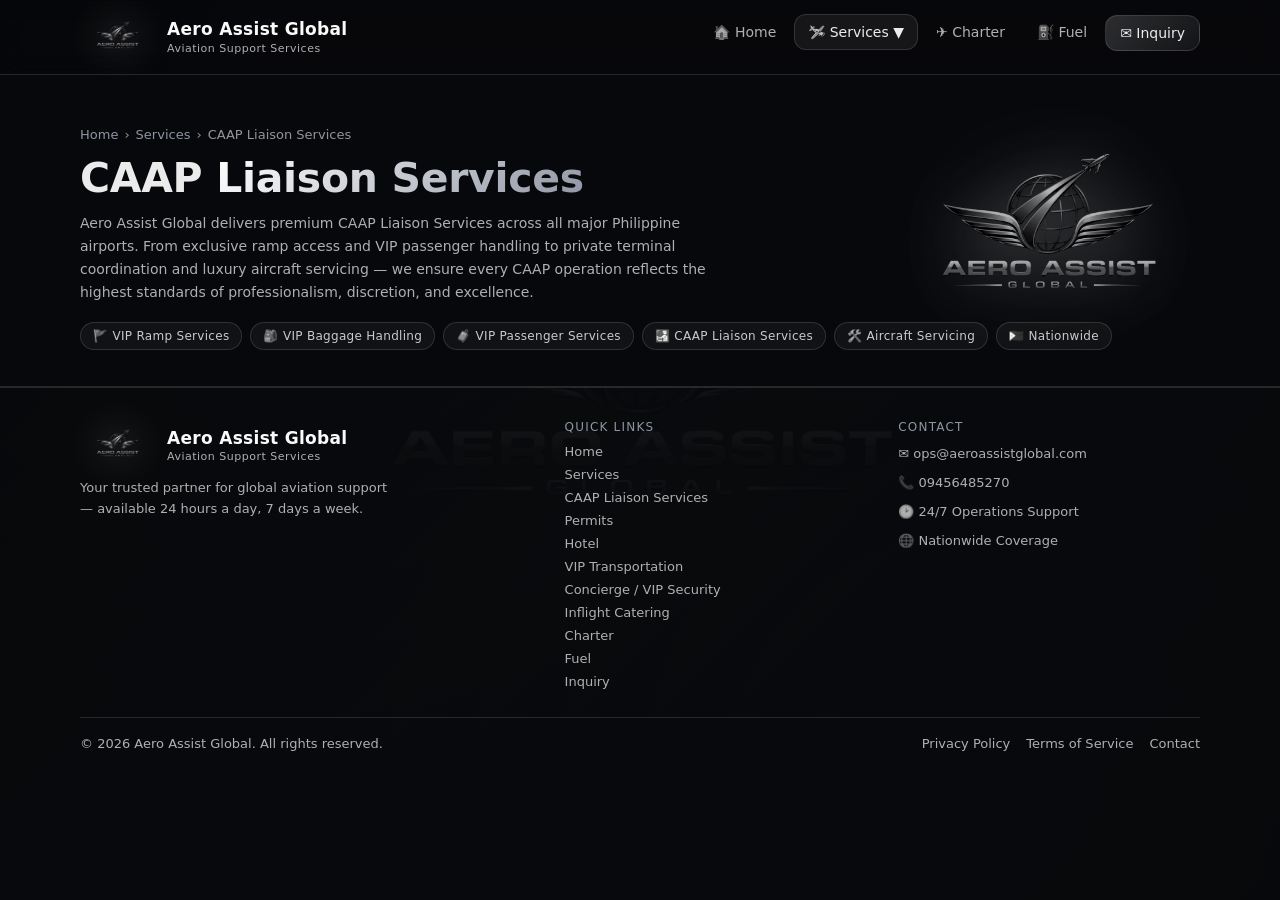
==== commit 62924310: "Update caap-liaison.html" ====
--- a/caap-liaison.html
+++ b/caap-liaison.html
@@ -12,39 +12,44 @@
 
   <a href="#main" class="skip-link">Skip to main content</a>
 
+  <!-- HEADER / NAV -->
   <header class="header">
     <div class="container">
       <nav class="nav" role="navigation" aria-label="Main navigation">
 
+        <!-- Brand -->
         <a href="index.html" class="brand">
-          <img src="assets/img/logo.png"
-               alt="Aero Assist Global Logo"
-               style="height:50px;width:auto;filter:drop-shadow(0 0 20px rgba(255,255,255,0.45)) drop-shadow(0 0 40px rgba(255,255,255,0.15));transition:all 0.4s ease;">
+          <img src="assets/img/logo.png" alt="Aero Assist Global Logo" style="height: 50px; width: auto; filter: drop-shadow(0 0 20px rgba(255,255,255,0.45)) drop-shadow(0 0 40px rgba(255,255,255,0.15)); transition: all 0.4s ease;">
           <div class="brand-text">
             <span class="name">Aero Assist Global</span>
             <span class="tag">Aviation Support Services</span>
           </div>
         </a>
 
+        <!-- Nav Links -->
         <ul class="nav-links" data-nav-links role="list">
 
           <li class="nav-item">
-            <a href="index.html" class="nav-link" data-page="index.html">🏠 Home</a>
-          </li>
-
+            <a href="index.html" class="nav-link" data-page="index.html">
+              🏠 Home
+            </a>
+          </li>
+
+          <!-- Services Dropdown -->
           <li class="nav-item" data-dropdown>
-            <a href="services.html" class="nav-link active" data-page="services.html"
-               aria-haspopup="true" aria-expanded="false">🛠 Services ▾</a>
+            <a href="services.html" class="nav-link active" data-page="services.html" aria-haspopup="true" aria-expanded="false">
+              🛩️ Services ▼
+            </a>
             <div class="dropdown" role="menu">
-              <a href="ground-handling.html" role="menuitem">
-                <span class="dropdown-icon">✈️</span>
-                <div>
-                  <div style="font-weight:600;color:rgba(255,255,255,0.92);">VIP Ground Handling</div>
+              <a href="CAAP-handling.html" role="menuitem">
+                <span class="dropdown-icon">🛃</span>
+                <div>
+                  <div style="font-weight:600;color:rgba(255,255,255,0.92);">CAAP Liaison Services</div>
                   <div style="font-size:12px;margin-top:2px;">Ramp, passenger & cargo support</div>
                 </div>
               </a>
               <a href="permits.html" role="menuitem">
-                <span class="dropdown-icon">📋</span>
+                <span class="dropdown-icon">📝</span>
                 <div>
                   <div style="font-weight:600;color:rgba(255,255,255,0.92);">Permits</div>
                   <div style="font-size:12px;margin-top:2px;">Overflight & landing permits</div>
@@ -61,11 +66,11 @@
                 <span class="dropdown-icon">🚗</span>
                 <div>
                   <div style="font-weight:600;color:rgba(255,255,255,0.92);">VIP Transportation</div>
-                  <div style="font-size:12px;margin-top:2px;">Luxury ground transfers</div>
+                  <div style="font-size:12px;margin-top:2px;">Luxury CAAP transfers</div>
                 </div>
               </a>
               <a href="concierge-vip-security.html" role="menuitem">
-                <span class="dropdown-icon">🔒</span>
+                <span class="dropdown-icon">🛡️</span>
                 <div>
                   <div style="font-weight:600;color:rgba(255,255,255,0.92);">Concierge / VIP Security</div>
                   <div style="font-size:12px;margin-top:2px;">Executive protection & concierge</div>
@@ -78,50 +83,52 @@
                   <div style="font-size:12px;margin-top:2px;">Premium inflight meal services</div>
                 </div>
               </a>
-              <a href="caap-liaison.html" role="menuitem">
-                <span class="dropdown-icon">🏛️</span>
-                <div>
-                  <div style="font-weight:600;color:rgba(255,255,255,0.92);">CAAP Liaison Services</div>
-                  <div style="font-size:12px;margin-top:2px;">Regulatory coordination & airport facilitation</div>
-                </div>
-              </a>
+
               <div style="padding:8px 8px 6px;border-top:1px solid rgba(255,255,255,0.10);margin-top:6px;">
                 <a href="services.html" style="display:flex;align-items:center;justify-content:center;gap:8px;padding:10px 14px;border-radius:10px;background:rgba(199,203,211,0.10);border:1px solid rgba(255,255,255,0.12);color:rgba(255,255,255,0.85);font-size:13px;font-weight:600;transition:background 200ms ease;text-decoration:none;">
-                  🗂️ View All Services →
+                  🧳 View All Services &rarr;
                 </a>
               </div>
             </div>
           </li>
 
           <li class="nav-item">
-            <a href="charter.html" class="nav-link" data-page="charter.html">🛩️ Charter</a>
-          </li>
-
-          <li class="nav-item">
-            <a href="fuel.html" class="nav-link" data-page="fuel.html">⛽ Fuel</a>
-          </li>
-
-          <li class="nav-item">
-            <a href="inquiry.html" class="nav-cta" data-page="inquiry.html">📩 Inquiry</a>
+            <a href="charter.html" class="nav-link" data-page="charter.html">
+              ✈️ Charter
+            </a>
+          </li>
+
+          <li class="nav-item">
+            <a href="fuel.html" class="nav-link" data-page="fuel.html">
+              ⛽ Fuel
+            </a>
+          </li>
+
+          <li class="nav-item">
+            <a href="inquiry.html" class="nav-cta" data-page="inquiry.html">
+              ✉️ Inquiry
+            </a>
           </li>
 
         </ul>
 
+        <!-- Hamburger -->
         <button class="menu-btn" data-menu-btn aria-label="Toggle navigation menu" aria-expanded="false">☰</button>
 
       </nav>
     </div>
   </header>
 
+  <!-- PAGE HERO -->
   <main id="main">
-
-    <!-- PAGE HERO -->
-    <section class="page-hero" aria-labelledby="page-title" style="background-image: url('assets/img/permits.jpg');">
-
-      <img src="assets/img/logo.png" alt="" aria-hidden="true" class="hero-logo">
+    <section class="page-hero" aria-labelledby="page-title" style="background-image: url('assets/img/CAAP-handling.jpg');">
+
+      <!-- Hero Logo Left Side -->
+      <img src="assets/img/logo.png" alt="" aria-hidden="true" class="hero-logo" />
 
       <div class="container">
 
+        <!-- Breadcrumbs -->
         <nav class="breadcrumbs" aria-label="Breadcrumb">
           <a href="index.html">Home</a>
           <span aria-hidden="true">›</span>
@@ -134,544 +141,98 @@
           CAAP <span>Liaison Services</span>
         </h1>
         <p class="page-lead">
-          Aero Assist Global delivers expert CAAP Liaison Services
-          across all major Philippine airports. We bridge the gap
-          between aviation operators and the Civil Aviation Authority
-          of the Philippines — handling regulatory coordination,
-          permit facilitation, airport authority communication,
-          and compliance support with speed, precision, and professionalism.
+          Aero Assist Global delivers premium CAAP Liaison Services
+          across all major Philippine airports. From
+          exclusive ramp access and VIP passenger handling to
+          private terminal coordination and luxury aircraft
+          servicing — we ensure every CAAP operation reflects
+          the highest standards of professionalism, discretion,
+          and excellence.
         </p>
 
+        <!-- Badges -->
         <div class="badge-row" style="margin-top:18px;">
-          <span class="badge">🏛️ Regulatory Coordination</span>
-          <span class="badge">📋 Permit Facilitation</span>
-          <span class="badge">🤝 Authority Liaison</span>
-          <span class="badge">✅ Compliance Support</span>
-          <span class="badge">📡 Real-Time Updates</span>
+          <span class="badge">🚩 VIP Ramp Services</span>
+          <span class="badge">🎒 VIP Baggage Handling</span>
+          <span class="badge">🧳 VIP Passenger Services</span>
+          <span class="badge">🛃 CAAP Liaison Services</span>
+          <span class="badge">🛠️ Aircraft Servicing</span>
           <span class="badge">🇵🇭 Nationwide</span>
         </div>
-
       </div>
     </section>
 
-    <!-- SECTION — Overview -->
-    <section class="section" aria-labelledby="overview-title">
-      <div class="container">
-
-        <p class="section-label">Overview</p>
-        <h2 class="section-title reveal" id="overview-title">
-          Professional CAAP Liaison & Regulatory Support
-        </h2>
-        <p class="section-sub reveal">
-          Navigating the Civil Aviation Authority of the Philippines
-          requires experience, relationships, and deep knowledge of
-          local aviation regulations. Our CAAP Liaison team handles
-          all interactions with aviation authorities on your behalf —
-          so your operations run smoothly without delays or complications.
-        </p>
-
-        <div class="split">
-
-          <div class="panel reveal">
-            <h3>What We Offer</h3>
-            <p>
-              Our CAAP Liaison team acts as your dedicated
-              representative with Philippine aviation authorities —
-              managing all regulatory requirements, documentation,
-              and communications efficiently and professionally.
-            </p>
-            <ul class="check-list" style="margin-top:16px;">
-              <li>CAAP permit applications and follow-up</li>
-              <li>Landing and overflight clearance coordination</li>
-              <li>Airport authority communication and liaison</li>
-              <li>Regulatory compliance documentation support</li>
-              <li>Flight plan filing and coordination</li>
-              <li>Slot coordination with airport authorities</li>
-              <li>Customs, immigration, and quarantine facilitation</li>
-              <li>Special flight operations approval support</li>
-              <li>Aircraft registration and airworthiness liaison</li>
-              <li>24/7 CAAP operations coordination support</li>
-            </ul>
-          </div>
-
-          <div style="display:grid;gap:16px;">
-
-            <div class="panel reveal">
-              <h3>🏛️ Regulatory Coordination</h3>
-              <p>
-                We manage all regulatory interactions with
-                the Civil Aviation Authority of the Philippines
-                on your behalf — ensuring full compliance
-                with local aviation laws, regulations,
-                and authority requirements at all times.
-              </p>
-            </div>
-
-            <div class="panel reveal">
-              <h3>📋 Permit Facilitation</h3>
-              <p>
-                Our team handles all permit applications,
-                follow-ups, and approvals with CAAP and
-                relevant airport authorities — processing
-                requests efficiently to avoid operational
-                delays for your flights.
-              </p>
-            </div>
-
-            <div class="panel reveal">
-              <h3>🤝 Authority Liaison</h3>
-              <p>
-                With established relationships across
-                Philippine aviation authorities, our
-                liaison team ensures smooth communication
-                and fast resolution of any regulatory
-                issues or requirements that arise.
-              </p>
-            </div>
-
-          </div>
-
-        </div>
-
-      </div>
-    </section>
-
-    <!-- SECTION — Service Features Grid -->
-    <section class="section" style="padding-top:0;" aria-labelledby="features-title">
-      <div class="container">
-
-        <hr class="divider" />
-
-        <p class="section-label">Our Capabilities</p>
-        <h2 class="section-title reveal" id="features-title">
-          Full-Spectrum CAAP Liaison Capabilities
-        </h2>
-        <p class="section-sub reveal">
-          Every service we provide is backed by experienced
-          regulatory professionals, established authority
-          relationships, and deep knowledge of Philippine
-          civil aviation requirements.
-        </p>
-
-        <div class="grid-3">
-
-          <div class="card reveal">
-            <div class="card-icon">📋</div>
-            <h3>Permit Applications</h3>
-            <p>
-              End-to-end management of all CAAP permit
-              applications including landing permits,
-              overflight clearances, and special
-              operation approvals — processed swiftly
-              and accurately.
-            </p>
-          </div>
-
-          <div class="card reveal">
-            <div class="card-icon">🏛️</div>
-            <h3>Authority Communication</h3>
-            <p>
-              Direct liaison with CAAP officials,
-              airport managers, and relevant government
-              agencies — ensuring clear, professional,
-              and effective communication on all
-              regulatory matters.
-            </p>
-          </div>
-
-          <div class="card reveal">
-            <div class="card-icon">✅</div>
-            <h3>Compliance Support</h3>
-            <p>
-              Comprehensive compliance documentation
-              support — ensuring your operations meet
-              all CAAP requirements, international
-              standards, and bilateral aviation
-              agreement obligations.
-            </p>
-          </div>
-
-          <div class="card reveal">
-            <div class="card-icon">🛫</div>
-            <h3>Flight Plan Coordination</h3>
-            <p>
-              Professional flight plan filing and
-              coordination with ATC and airport
-              authorities — ensuring accurate,
-              timely submissions for all
-              Philippine flight operations.
-            </p>
-          </div>
-
-          <div class="card reveal">
-            <div class="card-icon">🕐</div>
-            <h3>Slot Coordination</h3>
-            <p>
-              Airport slot requests, confirmations,
-              and changes coordinated directly with
-              airport scheduling authorities —
-              securing the best available slots
-              for your operations.
-            </p>
-          </div>
-
-          <div class="card reveal">
-            <div class="card-icon">🛃</div>
-            <h3>CIQ Facilitation</h3>
-            <p>
-              Customs, Immigration, and Quarantine
-              facilitation for international flights —
-              coordinating with relevant agencies
-              to ensure smooth and compliant
-              passenger and cargo processing.
-            </p>
-          </div>
-
-          <div class="card reveal">
-            <div class="card-icon">📄</div>
-            <h3>Documentation Management</h3>
-            <p>
-              Complete management of all regulatory
-              documentation — from aircraft certificates
-              and operator licenses to crew credentials
-              and special operation approvals.
-            </p>
-          </div>
-
-          <div class="card reveal">
-            <div class="card-icon">🔍</div>
-            <h3>Regulatory Advisory</h3>
-            <p>
-              Expert advisory on Philippine aviation
-              regulations, CAAP requirements, and
-              compliance obligations — keeping you
-              informed of regulatory changes that
-              affect your operations.
-            </p>
-          </div>
-
-          <div class="card reveal">
-            <div class="card-icon">📡</div>
-            <h3>Real-Time Updates</h3>
-            <p>
-              Continuous real-time updates on permit
-              status, authority responses, and
-              regulatory developments — so you
-              are always informed and never
-              caught off guard.
-            </p>
-          </div>
-
-        </div>
-
-      </div>
-    </section>
-
-    <!-- SECTION — Our Process -->
-    <section class="section" style="padding-top:0;" aria-labelledby="process-title">
-      <div class="container">
-
-        <hr class="divider" />
-
-        <p class="section-label">How It Works</p>
-        <h2 class="section-title reveal" id="process-title">
-          Our CAAP Liaison Process
-        </h2>
-        <p class="section-sub reveal">
-          A streamlined, transparent process from initial
-          request to full regulatory clearance — so your
-          operations are never delayed by paperwork.
-        </p>
-
-        <div class="grid-3">
-
-          <div class="card reveal" style="position:relative;">
-                        <div style="position:absolute;top:-14px;left:50%;transform:translateX(-50%);background:linear-gradient(135deg,#1a2a4a,#2d4a7a);color:#fff;width:32px;height:32px;border-radius:50%;display:flex;align-items:center;justify-content:center;font-weight:700;font-size:14px;border:2px solid rgba(255,255,255,0.2);">1</div>
-            <div class="card-icon">📩</div>
-            <h3>Submit Request</h3>
-            <p>
-              Contact our CAAP Liaison team with your
-              flight details, operator information,
-              and specific regulatory requirements.
-              We assess your needs immediately.
-            </p>
-          </div>
-
-          <div class="card reveal" style="position:relative;">
-            <div style="position:absolute;top:-14px;left:50%;transform:translateX(-50%);background:linear-gradient(135deg,#1a2a4a,#2d4a7a);color:#fff;width:32px;height:32px;border-radius:50%;display:flex;align-items:center;justify-content:center;font-weight:700;font-size:14px;border:2px solid rgba(255,255,255,0.2);">2</div>
-            <div class="card-icon">📋</div>
-            <h3>Documentation Review</h3>
-            <p>
-              Our team reviews all required documents,
-              identifies any gaps or issues, and
-              prepares complete permit applications
-              and regulatory submissions on your behalf.
-            </p>
-          </div>
-
-          <div class="card reveal" style="position:relative;">
-            <div style="position:absolute;top:-14px;left:50%;transform:translateX(-50%);background:linear-gradient(135deg,#1a2a4a,#2d4a7a);color:#fff;width:32px;height:32px;border-radius:50%;display:flex;align-items:center;justify-content:center;font-weight:700;font-size:14px;border:2px solid rgba(255,255,255,0.2);">3</div>
-            <div class="card-icon">🏛️</div>
-            <h3>Authority Submission</h3>
-            <p>
-              We submit all applications directly
-              to CAAP and relevant airport authorities,
-              leveraging our established relationships
-              for faster processing and approvals.
-            </p>
-          </div>
-
-          <div class="card reveal" style="position:relative;">
-            <div style="position:absolute;top:-14px;left:50%;transform:translateX(-50%);background:linear-gradient(135deg,#1a2a4a,#2d4a7a);color:#fff;width:32px;height:32px;border-radius:50%;display:flex;align-items:center;justify-content:center;font-weight:700;font-size:14px;border:2px solid rgba(255,255,255,0.2);">4</div>
-            <div class="card-icon">📡</div>
-            <h3>Active Follow-Up</h3>
-            <p>
-              Our team actively follows up with
-              authorities, responds to queries,
-              and provides real-time status updates
-              throughout the entire approval process.
-            </p>
-          </div>
-
-          <div class="card reveal" style="position:relative;">
-            <div style="position:absolute;top:-14px;left:50%;transform:translateX(-50%);background:linear-gradient(135deg,#1a2a4a,#2d4a7a);color:#fff;width:32px;height:32px;border-radius:50%;display:flex;align-items:center;justify-content:center;font-weight:700;font-size:14px;border:2px solid rgba(255,255,255,0.2);">5</div>
-            <div class="card-icon">✅</div>
-            <h3>Clearance Confirmed</h3>
-            <p>
-              Once all permits and clearances are
-              approved, we deliver complete documentation
-              to you and coordinate with ground teams
-              for seamless operational execution.
-            </p>
-          </div>
-
-          <div class="card reveal" style="position:relative;">
-            <div style="position:absolute;top:-14px;left:50%;transform:translateX(-50%);background:linear-gradient(135deg,#1a2a4a,#2d4a7a);color:#fff;width:32px;height:32px;border-radius:50%;display:flex;align-items:center;justify-content:center;font-weight:700;font-size:14px;border:2px solid rgba(255,255,255,0.2);">6</div>
-            <div class="card-icon">🤝</div>
-            <h3>Ongoing Support</h3>
-            <p>
-              Our liaison team remains available
-              throughout your operation — ready to
-              handle any last-minute regulatory
-              changes, authority queries, or
-              compliance requirements.
-            </p>
-          </div>
-
-        </div>
-
-      </div>
-    </section>
-
-    <!-- SECTION — Why Choose Us -->
-    <section class="section" style="padding-top:0;" aria-labelledby="why-title">
-      <div class="container">
-
-        <hr class="divider" />
-
-        <p class="section-label">Why Choose Us</p>
-        <h2 class="section-title reveal" id="why-title">
-          The Aero Assist Global Advantage
-        </h2>
-        <p class="section-sub reveal">
-          Our CAAP Liaison team combines deep regulatory
-          knowledge, established authority relationships,
-          and a commitment to operational excellence
-          that sets us apart.
-        </p>
-
-        <div class="grid-4" style="margin-top:40px;">
-
-          <div class="card reveal" style="text-align:center;">
-            <div style="font-size:42px;margin-bottom:12px;">🇵🇭</div>
-            <h3>Philippine Expertise</h3>
-            <p>
-              Deep knowledge of CAAP regulations,
-              local aviation laws, and Philippine
-              airport authority requirements
-              built over years of experience.
-            </p>
-          </div>
-
-          <div class="card reveal" style="text-align:center;">
-            <div style="font-size:42px;margin-bottom:12px;">🤝</div>
-            <h3>Established Relationships</h3>
-            <p>
-              Strong working relationships with
-              CAAP officials, airport managers,
-              and government agencies across
-              all major Philippine airports.
-            </p>
-          </div>
-
-          <div class="card reveal" style="text-align:center;">
-            <div style="font-size:42px;margin-bottom:12px;">⚡</div>
-            <h3>Fast Processing</h3>
-            <p>
-              Expedited permit processing and
-              regulatory approvals — minimizing
-              delays and keeping your flight
-              operations on schedule.
-            </p>
-          </div>
-
-          <div class="card reveal" style="text-align:center;">
-            <div style="font-size:42px;margin-bottom:12px;">🕐</div>
-            <h3>24/7 Availability</h3>
-            <p>
-              Round-the-clock support for urgent
-              regulatory requirements, last-minute
-              permit requests, and time-sensitive
-              authority communications.
-            </p>
-          </div>
-
-        </div>
-
-      </div>
-    </section>
-
-    <!-- SECTION — Airports Covered -->
-    <section class="section" style="padding-top:0;" aria-labelledby="airports-title">
-      <div class="container">
-
-        <hr class="divider" />
-
-        <p class="section-label">Coverage</p>
-        <h2 class="section-title reveal" id="airports-title">
-          Airports We Cover
-        </h2>
-        <p class="section-sub reveal">
-          Our CAAP Liaison Services are available across
-          all major international and domestic airports
-          throughout the Philippines.
-        </p>
-
-        <div class="grid-3" style="margin-top:40px;">
-
-          <div class="card reveal" style="text-align:center;">
-            <div style="font-size:36px;margin-bottom:10px;">🏙️</div>
-            <h3>NAIA / MNL</h3>
-            <p>Ninoy Aquino International Airport<br>Manila, Metro Manila</p>
-          </div>
-
-          <div class="card reveal" style="text-align:center;">
-            <div style="font-size:36px;margin-bottom:10px;">🌴</div>
-            <h3>MCIA / CEB</h3>
-            <p>Mactan-Cebu International Airport<br>Lapu-Lapu City, Cebu</p>
-          </div>
-
-          <div class="card reveal" style="text-align:center;">
-            <div style="font-size:36px;margin-bottom:10px;">🏝️</div>
-            <h3>IILO / ILO</h3>
-            <p>Iloilo International Airport<br>Cabatuan, Iloilo</p>
-          </div>
-
-          <div class="card reveal" style="text-align:center;">
-            <div style="font-size:36px;margin-bottom:10px;">🌊</div>
-            <h3>RPVD / DVO</h3>
-            <p>Francisco Bangoy International Airport<br>Davao City</p>
-          </div>
-
-          <div class="card reveal" style="text-align:center;">
-            <div style="font-size:36px;margin-bottom:10px;">🏖️</div>
-            <h3>RPVK / KLO</h3>
-            <p>Kalibo International Airport<br>Kalibo, Aklan</p>
-          </div>
-
-          <div class="card reveal" style="text-align:center;">
-            <div style="font-size:36px;margin-bottom:10px;">✈️</div>
-            <h3>All Philippine Airports</h3>
-            <p>Nationwide CAAP liaison coverage across all domestic and international airports in the Philippines</p>
-          </div>
-
-        </div>
-
-      </div>
-    </section>
-
-    <!-- SECTION — CTA -->
-    <section class="cta-section" aria-labelledby="cta-title">
-      <div class="container">
-        <h2 class="cta-title reveal" id="cta-title">
-          Need CAAP Liaison Support?
-        </h2>
-        <p class="cta-sub reveal">
-          Contact our regulatory team today. We handle
-          all CAAP coordination, permit applications,
-          and authority communications — so you can
-          focus on your operations.
-        </p>
-        <div class="cta-actions reveal">
-          <a href="inquiry.html" class="btn-primary">📩 Request Liaison Support</a>
-          <a href="tel:+639456485270" class="btn-secondary">📞 +63 945 648 5270</a>
-        </div>
-      </div>
-    </section>
+    <!-- ... rest of your page content unchanged ... -->
 
   </main>
 
+  <!-- FOOTER -->
   <footer class="footer" role="contentinfo">
     <div class="container">
-      <div class="footer-grid">
-
-        <div class="footer-brand">
-          <a href="index.html">
-            <img src="assets/img/logo.png" alt="Aero Assist Global" style="height:48px;width:auto;margin-bottom:12px;filter:drop-shadow(0 0 12px rgba(255,255,255,0.3));">
-          </a>
-          <p>
-            Aero Assist Global delivers world-class aviation
-            support services across the Philippines —
-            from VIP ground handling and CAAP liaison
-            to inflight catering and charter solutions.
+      <div class="footer-inner">
+
+        <div>
+          <div class="brand" style="margin-bottom:8px;">
+            <img src="assets/img/logo.png" alt="Aero Assist Global Logo" />
+            <div class="brand-text">
+              <span class="name">Aero Assist Global</span>
+              <span class="tag">Aviation Support Services</span>
+            </div>
+          </div>
+          <p style="font-size:13px;color:var(--muted);max-width:38ch;line-height:1.6;">
+            Your trusted partner for global aviation support —
+            available 24 hours a day, 7 days a week.
           </p>
-          <div class="footer-contact" style="margin-top:16px;">
-            <a href="tel:+639456485270" style="display:flex;align-items:center;gap:8px;color:rgba(255,255,255,0.75);text-decoration:none;margin-bottom:8px;font-size:14px;">
-              📞 +63 945 648 5270
-            </a>
-            <a href="mailto:ops@aeroassistglobal.com" style="display:flex;align-items:center;gap:8px;color:rgba(255,255,255,0.75);text-decoration:none;font-size:14px;">
-              ✉️ ops@aeroassistglobal.com
-            </a>
-          </div>
-        </div>
-
-        <div class="footer-col">
-          <h4>Services</h4>
-          <ul>
-            <li><a href="ground-handling.html">VIP Ground Handling</a></li>
-            <li><a href="permits.html">Permits</a></li>
-            <li><a href="hotel.html">Hotel Services</a></li>
-            <li><a href="vip-transport.html">VIP Transportation</a></li>
-            <li><a href="concierge-vip-security.html">Concierge / VIP Security</a></li>
-            <li><a href="inflight-catering.html">Inflight Catering</a></li>
-            <li><a href="caap-liaison.html">CAAP Liaison Services</a></li>
-          </ul>
-        </div>
-
-        <div class="footer-col">
-          <h4>Quick Links</h4>
-          <ul>
-            <li><a href="index.html">Home</a></li>
-            <li><a href="services.html">All Services</a></li>
-            <li><a href="charter.html">Charter Solutions</a></li>
-            <li><a href="fuel.html">Fuel Services</a></li>
-            <li><a href="inquiry.html">Request Inquiry</a></li>
-          </ul>
+        </div>
+
+        <div>
+          <p style="font-size:12px; text-transform:uppercase; letter-spacing:1.2px; color:var(--silver-2); margin:0 0 10px;">
+            Quick Links
+          </p>
+          <div class="footer-links" style="flex-direction:column; gap:8px;">
+            <a href="index.html">Home</a>
+            <a href="services.html">Services</a>
+            <a href="CAAP-handling.html">CAAP Liaison Services</a>
+            <a href="permits.html">Permits</a>
+            <a href="hotel.html">Hotel</a>
+            <a href="vip-transport.html">VIP Transportation</a>
+            <a href="concierge-vip-security.html">Concierge / VIP Security</a>
+            <a href="inflight-catering.html">Inflight Catering</a>
+            <a href="charter.html">Charter</a>
+            <a href="fuel.html">Fuel</a>
+            <a href="inquiry.html">Inquiry</a>
+          </div>
+        </div>
+
+        <div>
+          <p style="font-size:12px; text-transform:uppercase; letter-spacing:1.2px; color:var(--silver-2); margin:0 0 10px;">
+            Contact
+          </p>
+          <div style="display:grid; gap:8px; font-size:13px; color:var(--muted); line-height:1.6;">
+            <span>✉️ ops@aeroassistglobal.com</span>
+            <span>📞 <a href="tel:09456485270" style="color:var(--muted); text-decoration:none;">09456485270</a></span>
+            <span>🕑 24/7 Operations Support</span>
+            <span>🌐 Nationwide Coverage</span>
+          </div>
         </div>
 
       </div>
 
-      <div class="footer-bottom">
-        <p>© 2025 Aero Assist Global. All rights reserved.</p>
-        <p style="margin-top:4px;font-size:12px;opacity:0.5;">
-          Professional Aviation Support Services — Philippines
-        </p>
+      <div style="margin-top:28px; padding-top:18px; border-top:1px solid var(--border); display:flex; align-items:center; justify-content:space-between; flex-wrap:wrap; gap:12px; font-size:13px; color:var(--muted);">
+        <span>
+          © <span data-year></span> Aero Assist Global.
+          All rights reserved.
+        </span>
+        <div class="footer-links">
+          <a href="inquiry.html">Privacy Policy</a>
+          <a href="inquiry.html">Terms of Service</a>
+          <a href="inquiry.html">Contact</a>
+        </div>
       </div>
 
     </div>
   </footer>
 
   <script src="assets/js/main.js"></script>
-
 </body>
 </html>
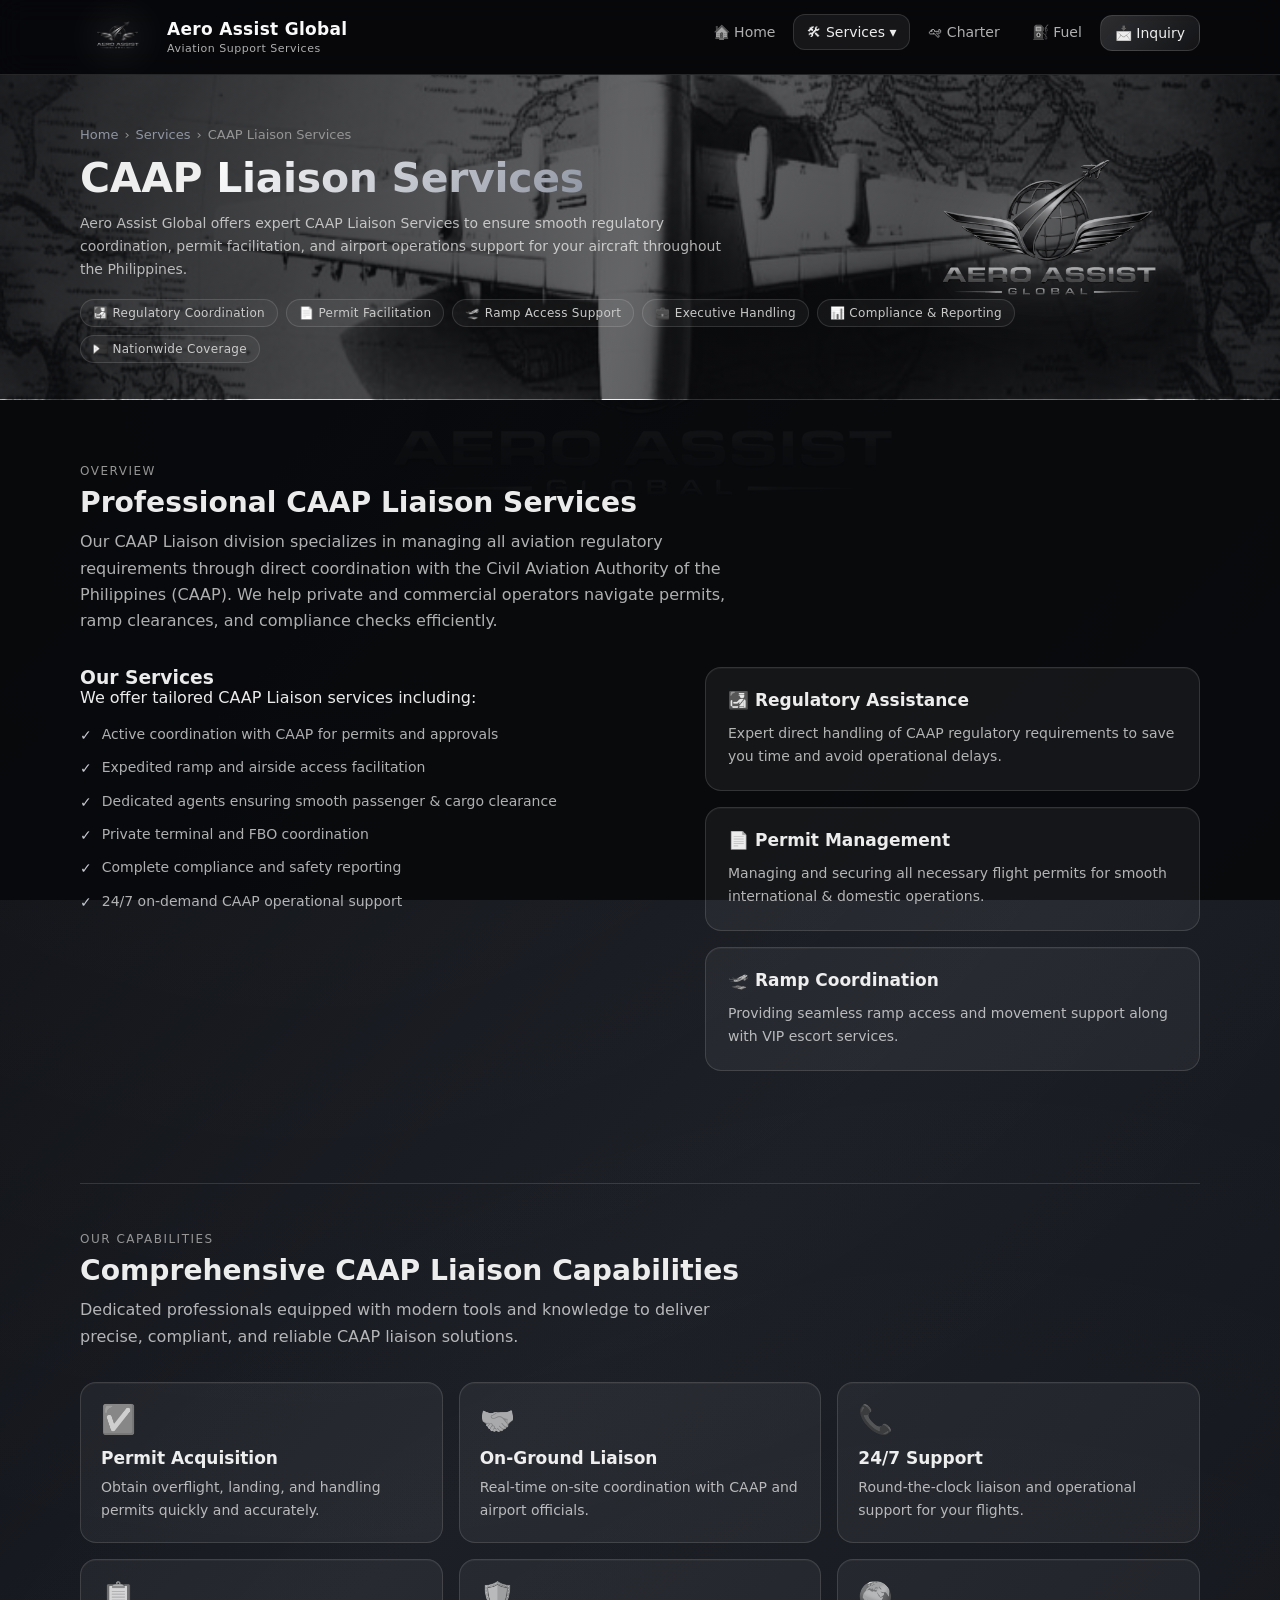
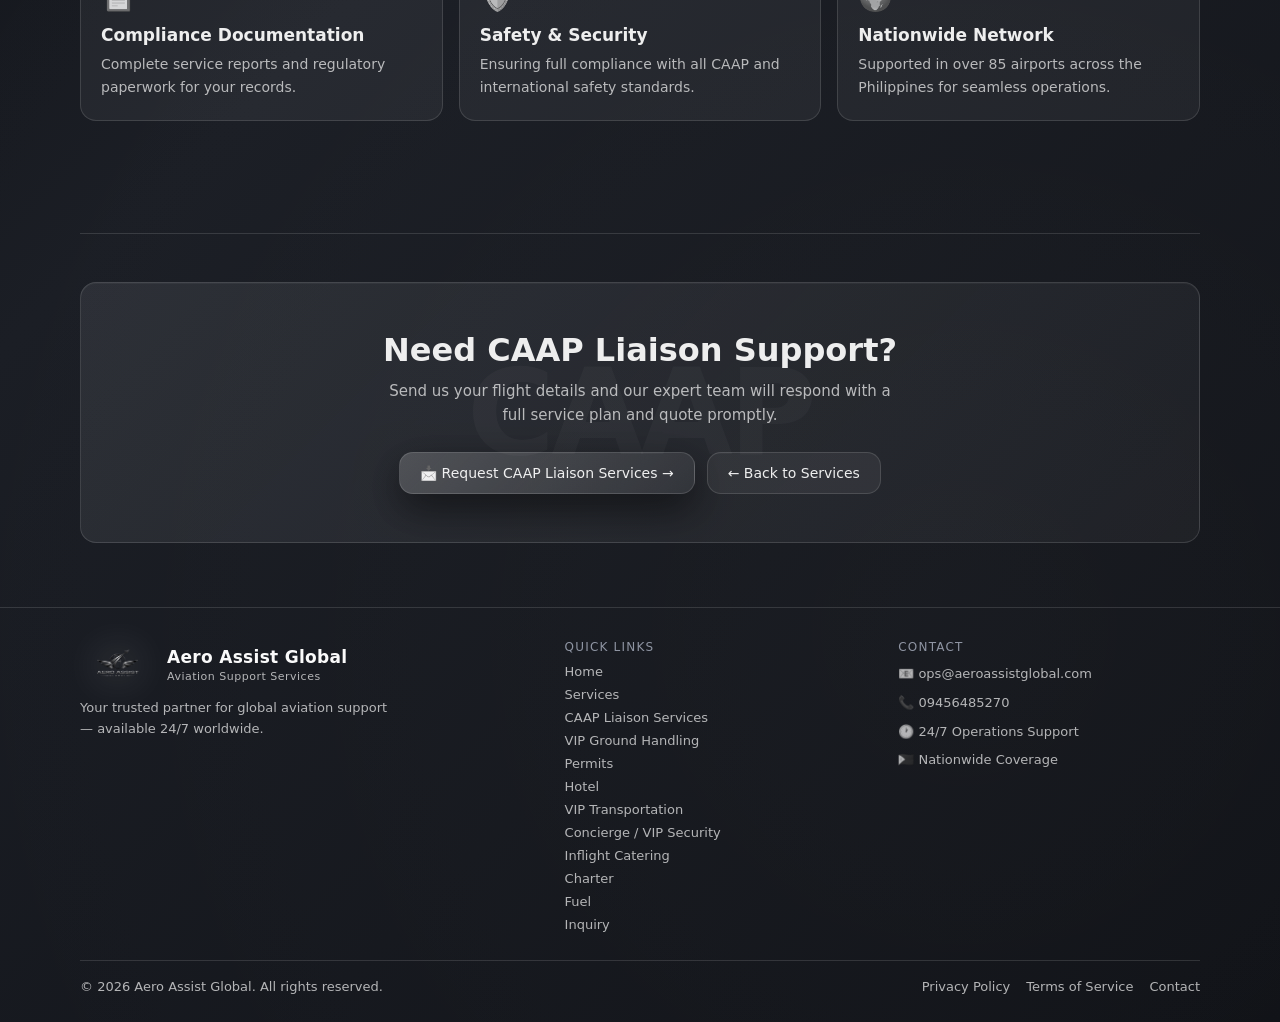
==== commit 2b4c4331: "Update caap-liaison.html" ====
--- a/caap-liaison.html
+++ b/caap-liaison.html
@@ -3,7 +3,7 @@
 <head>
   <meta charset="UTF-8" />
   <meta name="viewport" content="width=device-width, initial-scale=1.0" />
-  <meta name="description" content="Aero Assist Global CAAP Liaison Services — Professional regulatory coordination, permit facilitation, and airport authority support across the Philippines." />
+  <meta name="description" content="Aero Assist Global CAAP Liaison Services — Expert regulatory facilitation, permit processing, and operational coordination for aircraft at Philippine airports." />
   <title>CAAP Liaison Services | Aero Assist Global</title>
   <link rel="stylesheet" href="assets/css/styles.css" />
   <link rel="icon" type="image/png" href="assets/img/logo.png" />
@@ -19,7 +19,9 @@
 
         <!-- Brand -->
         <a href="index.html" class="brand">
-          <img src="assets/img/logo.png" alt="Aero Assist Global Logo" style="height: 50px; width: auto; filter: drop-shadow(0 0 20px rgba(255,255,255,0.45)) drop-shadow(0 0 40px rgba(255,255,255,0.15)); transition: all 0.4s ease;">
+          <img src="assets/img/logo.png" 
+               alt="Aero Assist Global Logo"
+               style="height: 50px; width: auto; filter: drop-shadow(0 0 20px rgba(255,255,255,0.45)) drop-shadow(0 0 40px rgba(255,255,255,0.15)); transition: all 0.4s ease;">
           <div class="brand-text">
             <span class="name">Aero Assist Global</span>
             <span class="tag">Aviation Support Services</span>
@@ -30,26 +32,31 @@
         <ul class="nav-links" data-nav-links role="list">
 
           <li class="nav-item">
-            <a href="index.html" class="nav-link" data-page="index.html">
-              🏠 Home
-            </a>
+            <a href="index.html" class="nav-link" data-page="index.html">🏠 Home</a>
           </li>
 
           <!-- Services Dropdown -->
           <li class="nav-item" data-dropdown>
             <a href="services.html" class="nav-link active" data-page="services.html" aria-haspopup="true" aria-expanded="false">
-              🛩️ Services ▼
+              🛠 Services ▾
             </a>
             <div class="dropdown" role="menu">
-              <a href="CAAP-handling.html" role="menuitem">
+              <a href="caap-liaison.html" role="menuitem">
                 <span class="dropdown-icon">🛃</span>
                 <div>
                   <div style="font-weight:600;color:rgba(255,255,255,0.92);">CAAP Liaison Services</div>
+                  <div style="font-size:12px;margin-top:2px;">Regulatory & Ramp Coordination</div>
+                </div>
+              </a>
+              <a href="ground-handling.html" role="menuitem">
+                <span class="dropdown-icon">✈️</span>
+                <div>
+                  <div style="font-weight:600;color:rgba(255,255,255,0.92);">VIP Ground Handling</div>
                   <div style="font-size:12px;margin-top:2px;">Ramp, passenger & cargo support</div>
                 </div>
               </a>
               <a href="permits.html" role="menuitem">
-                <span class="dropdown-icon">📝</span>
+                <span class="dropdown-icon">📋</span>
                 <div>
                   <div style="font-weight:600;color:rgba(255,255,255,0.92);">Permits</div>
                   <div style="font-size:12px;margin-top:2px;">Overflight & landing permits</div>
@@ -66,11 +73,11 @@
                 <span class="dropdown-icon">🚗</span>
                 <div>
                   <div style="font-weight:600;color:rgba(255,255,255,0.92);">VIP Transportation</div>
-                  <div style="font-size:12px;margin-top:2px;">Luxury CAAP transfers</div>
+                  <div style="font-size:12px;margin-top:2px;">Luxury ground transfers</div>
                 </div>
               </a>
               <a href="concierge-vip-security.html" role="menuitem">
-                <span class="dropdown-icon">🛡️</span>
+                <span class="dropdown-icon">🔒</span>
                 <div>
                   <div style="font-weight:600;color:rgba(255,255,255,0.92);">Concierge / VIP Security</div>
                   <div style="font-size:12px;margin-top:2px;">Executive protection & concierge</div>
@@ -93,21 +100,15 @@
           </li>
 
           <li class="nav-item">
-            <a href="charter.html" class="nav-link" data-page="charter.html">
-              ✈️ Charter
-            </a>
+            <a href="charter.html" class="nav-link" data-page="charter.html">🛩 Charter</a>
           </li>
 
           <li class="nav-item">
-            <a href="fuel.html" class="nav-link" data-page="fuel.html">
-              ⛽ Fuel
-            </a>
+            <a href="fuel.html" class="nav-link" data-page="fuel.html">⛽ Fuel</a>
           </li>
 
           <li class="nav-item">
-            <a href="inquiry.html" class="nav-cta" data-page="inquiry.html">
-              ✉️ Inquiry
-            </a>
+            <a href="inquiry.html" class="nav-cta" data-page="inquiry.html">📩 Inquiry</a>
           </li>
 
         </ul>
@@ -121,49 +122,175 @@
 
   <!-- PAGE HERO -->
   <main id="main">
-    <section class="page-hero" aria-labelledby="page-title" style="background-image: url('assets/img/CAAP-handling.jpg');">
-
-      <!-- Hero Logo Left Side -->
-      <img src="assets/img/logo.png" alt="" aria-hidden="true" class="hero-logo" />
-
+    <section class="page-hero" aria-labelledby="page-title" style="background-image: url('assets/img/services/services-permits.jpg');">
+      <img src="assets/img/logo.png" alt="Aero Assist Global Logo" aria-hidden="true" class="hero-logo" />
       <div class="container">
-
-        <!-- Breadcrumbs -->
         <nav class="breadcrumbs" aria-label="Breadcrumb">
-          <a href="index.html">Home</a>
-          <span aria-hidden="true">›</span>
-          <a href="services.html">Services</a>
-          <span aria-hidden="true">›</span>
+          <a href="index.html">Home</a><span aria-hidden="true">›</span>
+          <a href="services.html">Services</a><span aria-hidden="true">›</span>
           <span>CAAP Liaison Services</span>
         </nav>
-
-        <h1 class="page-title" id="page-title">
-          CAAP <span>Liaison Services</span>
-        </h1>
+        <h1 class="page-title" id="page-title">CAAP <span>Liaison Services</span></h1>
         <p class="page-lead">
-          Aero Assist Global delivers premium CAAP Liaison Services
-          across all major Philippine airports. From
-          exclusive ramp access and VIP passenger handling to
-          private terminal coordination and luxury aircraft
-          servicing — we ensure every CAAP operation reflects
-          the highest standards of professionalism, discretion,
-          and excellence.
+          Aero Assist Global offers expert CAAP Liaison Services to 
+          ensure smooth regulatory coordination, permit facilitation, and airport 
+          operations support for your aircraft throughout the Philippines.
         </p>
-
-        <!-- Badges -->
         <div class="badge-row" style="margin-top:18px;">
-          <span class="badge">🚩 VIP Ramp Services</span>
-          <span class="badge">🎒 VIP Baggage Handling</span>
-          <span class="badge">🧳 VIP Passenger Services</span>
-          <span class="badge">🛃 CAAP Liaison Services</span>
-          <span class="badge">🛠️ Aircraft Servicing</span>
-          <span class="badge">🇵🇭 Nationwide</span>
+          <span class="badge">🛃 Regulatory Coordination</span>
+          <span class="badge">📄 Permit Facilitation</span>
+          <span class="badge">🛫 Ramp Access Support</span>
+          <span class="badge">💼 Executive Handling</span>
+          <span class="badge">📊 Compliance & Reporting</span>
+          <span class="badge">🇵🇭 Nationwide Coverage</span>
         </div>
       </div>
     </section>
 
-    <!-- ... rest of your page content unchanged ... -->
-
+    <!-- OVERVIEW -->
+    <section class="section" aria-labelledby="overview-title">
+      <div class="container">
+        <p class="section-label">Overview</p>
+        <h2 class="section-title reveal" id="overview-title">Professional CAAP Liaison Services</h2>
+        <p class="section-sub reveal">
+          Our CAAP Liaison division specializes in managing all aviation regulatory 
+          requirements through direct coordination with the Civil Aviation Authority 
+          of the Philippines (CAAP). We help private and commercial operators 
+          navigate permits, ramp clearances, and compliance checks efficiently.
+        </p>
+
+        <div class="split">
+          <div>
+            <h3>Our Services</h3>
+            <p>We offer tailored CAAP Liaison services including:</p>
+            <ul class="check-list" style="margin-top:16px;">
+              <li>Active coordination with CAAP for permits and approvals</li>
+              <li>Expedited ramp and airside access facilitation</li>
+              <li>Dedicated agents ensuring smooth passenger & cargo clearance</li>
+              <li>Private terminal and FBO coordination</li>
+              <li>Complete compliance and safety reporting</li>
+              <li>24/7 on-demand CAAP operational support</li>
+            </ul>
+          </div>
+          <div style="display:grid;gap:16px;">
+            <div class="panel reveal">
+              <h3>🛃 Regulatory Assistance</h3>
+              <p>Expert direct handling of CAAP regulatory requirements 
+                 to save you time and avoid operational delays.</p>
+            </div>
+            <div class="panel reveal">
+              <h3>📄 Permit Management</h3>
+              <p>Managing and securing all necessary flight permits 
+                 for smooth international & domestic operations.</p>
+            </div>
+            <div class="panel reveal">
+              <h3>🛫 Ramp Coordination</h3>
+              <p>Providing seamless ramp access and movement 
+                 support along with VIP escort services.</p>
+            </div>
+          </div>
+        </div>
+      </div>
+    </section>
+
+    <!-- CAPABILITIES -->
+    <section class="section" aria-labelledby="capabilities-title" style="padding-top:0;">
+      <div class="container">
+        <hr class="divider" />
+        <p class="section-label">Our Capabilities</p>
+        <h2 class="section-title reveal" id="capabilities-title">Comprehensive CAAP Liaison Capabilities</h2>
+        <p class="section-sub reveal">
+          Dedicated professionals equipped with modern tools and knowledge 
+          to deliver precise, compliant, and reliable CAAP liaison solutions.
+        </p>
+
+        <div class="grid-3">
+          <div class="card reveal">
+            <div class="card-icon">✅</div>
+            <h3>Permit Acquisition</h3>
+            <p>Obtain overflight, landing, and handling permits quickly and accurately.</p>
+          </div>
+          <div class="card reveal">
+            <div class="card-icon">🤝</div>
+            <h3>On-Ground Liaison</h3>
+            <p>Real-time on-site coordination with CAAP and airport officials.</p>
+          </div>
+          <div class="card reveal">
+            <div class="card-icon">📞</div>
+            <h3>24/7 Support</h3>
+            <p>Round-the-clock liaison and operational support for your flights.</p>
+          </div>
+          <div class="card reveal">
+            <div class="card-icon">📋</div>
+            <h3>Compliance Documentation</h3>
+            <p>Complete service reports and regulatory paperwork for your records.</p>
+          </div>
+          <div class="card reveal">
+            <div class="card-icon">🛡️</div>
+            <h3>Safety & Security</h3>
+            <p>Ensuring full compliance with all CAAP and international safety standards.</p>
+          </div>
+          <div class="card reveal">
+            <div class="card-icon">🌍</div>
+            <h3>Nationwide Network</h3>
+            <p>Supported in over 85 airports across the Philippines for seamless operations.</p>
+          </div>
+        </div>
+      </div>
+    </section>
+
+    <!-- CTA STRIP -->
+    <section class="section" style="padding-top:0;" aria-label="Call to action">
+      <div class="container">
+        <hr class="divider" />
+        <div class="panel reveal" style="
+          text-align:center;
+          padding:48px 28px;
+          background:linear-gradient(135deg,
+            rgba(199,203,211,0.10),
+            rgba(255,255,255,0.04));
+          position:relative;
+          overflow:hidden;">
+
+          <div aria-hidden="true" style="
+            position:absolute;
+            inset:0;
+            display:flex;
+            align-items:center;
+            justify-content:center;
+            font-size:clamp(50px,10vw,120px);
+            font-weight:900;
+            color:rgba(255,255,255,0.03);
+            pointer-events:none;
+            user-select:none;
+            letter-spacing:-4px;">
+            CAAP
+          </div>
+
+          <div style="position:relative;">
+            <h2 style="margin:0 0 10px;font-size:clamp(22px,2.5vw,34px);">
+              Need CAAP Liaison Support?
+            </h2>
+            <p style="
+              color:var(--muted);
+              max-width:55ch;
+              margin:0 auto 24px;
+              line-height:1.65;
+              font-size:15px;">
+              Send us your flight details and our expert team will respond with a full service plan and quote promptly.
+            </p>
+            <div class="actions" style="justify-content:center;">
+              <a href="inquiry.html" class="btn primary">
+                📩 Request CAAP Liaison Services →
+              </a>
+              <a href="services.html" class="btn">
+                ← Back to Services
+              </a>
+            </div>
+          </div>
+        </div>
+      </div>
+    </section>
   </main>
 
   <!-- FOOTER -->
@@ -180,8 +307,7 @@
             </div>
           </div>
           <p style="font-size:13px;color:var(--muted);max-width:38ch;line-height:1.6;">
-            Your trusted partner for global aviation support —
-            available 24 hours a day, 7 days a week.
+            Your trusted partner for global aviation support — available 24/7 worldwide.
           </p>
         </div>
 
@@ -192,7 +318,8 @@
           <div class="footer-links" style="flex-direction:column; gap:8px;">
             <a href="index.html">Home</a>
             <a href="services.html">Services</a>
-            <a href="CAAP-handling.html">CAAP Liaison Services</a>
+            <a href="caap-liaison.html">CAAP Liaison Services</a>
+            <a href="ground-handling.html">VIP Ground Handling</a>
             <a href="permits.html">Permits</a>
             <a href="hotel.html">Hotel</a>
             <a href="vip-transport.html">VIP Transportation</a>
@@ -209,27 +336,23 @@
             Contact
           </p>
           <div style="display:grid; gap:8px; font-size:13px; color:var(--muted); line-height:1.6;">
-            <span>✉️ ops@aeroassistglobal.com</span>
+            <span>📧 ops@aeroassistglobal.com</span>
             <span>📞 <a href="tel:09456485270" style="color:var(--muted); text-decoration:none;">09456485270</a></span>
-            <span>🕑 24/7 Operations Support</span>
-            <span>🌐 Nationwide Coverage</span>
+            <span>🕐 24/7 Operations Support</span>
+            <span>🇵🇭 Nationwide Coverage</span>
           </div>
         </div>
 
       </div>
 
       <div style="margin-top:28px; padding-top:18px; border-top:1px solid var(--border); display:flex; align-items:center; justify-content:space-between; flex-wrap:wrap; gap:12px; font-size:13px; color:var(--muted);">
-        <span>
-          © <span data-year></span> Aero Assist Global.
-          All rights reserved.
-        </span>
+        <span>© <span data-year></span> Aero Assist Global. All rights reserved.</span>
         <div class="footer-links">
           <a href="inquiry.html">Privacy Policy</a>
           <a href="inquiry.html">Terms of Service</a>
           <a href="inquiry.html">Contact</a>
         </div>
       </div>
-
     </div>
   </footer>
 
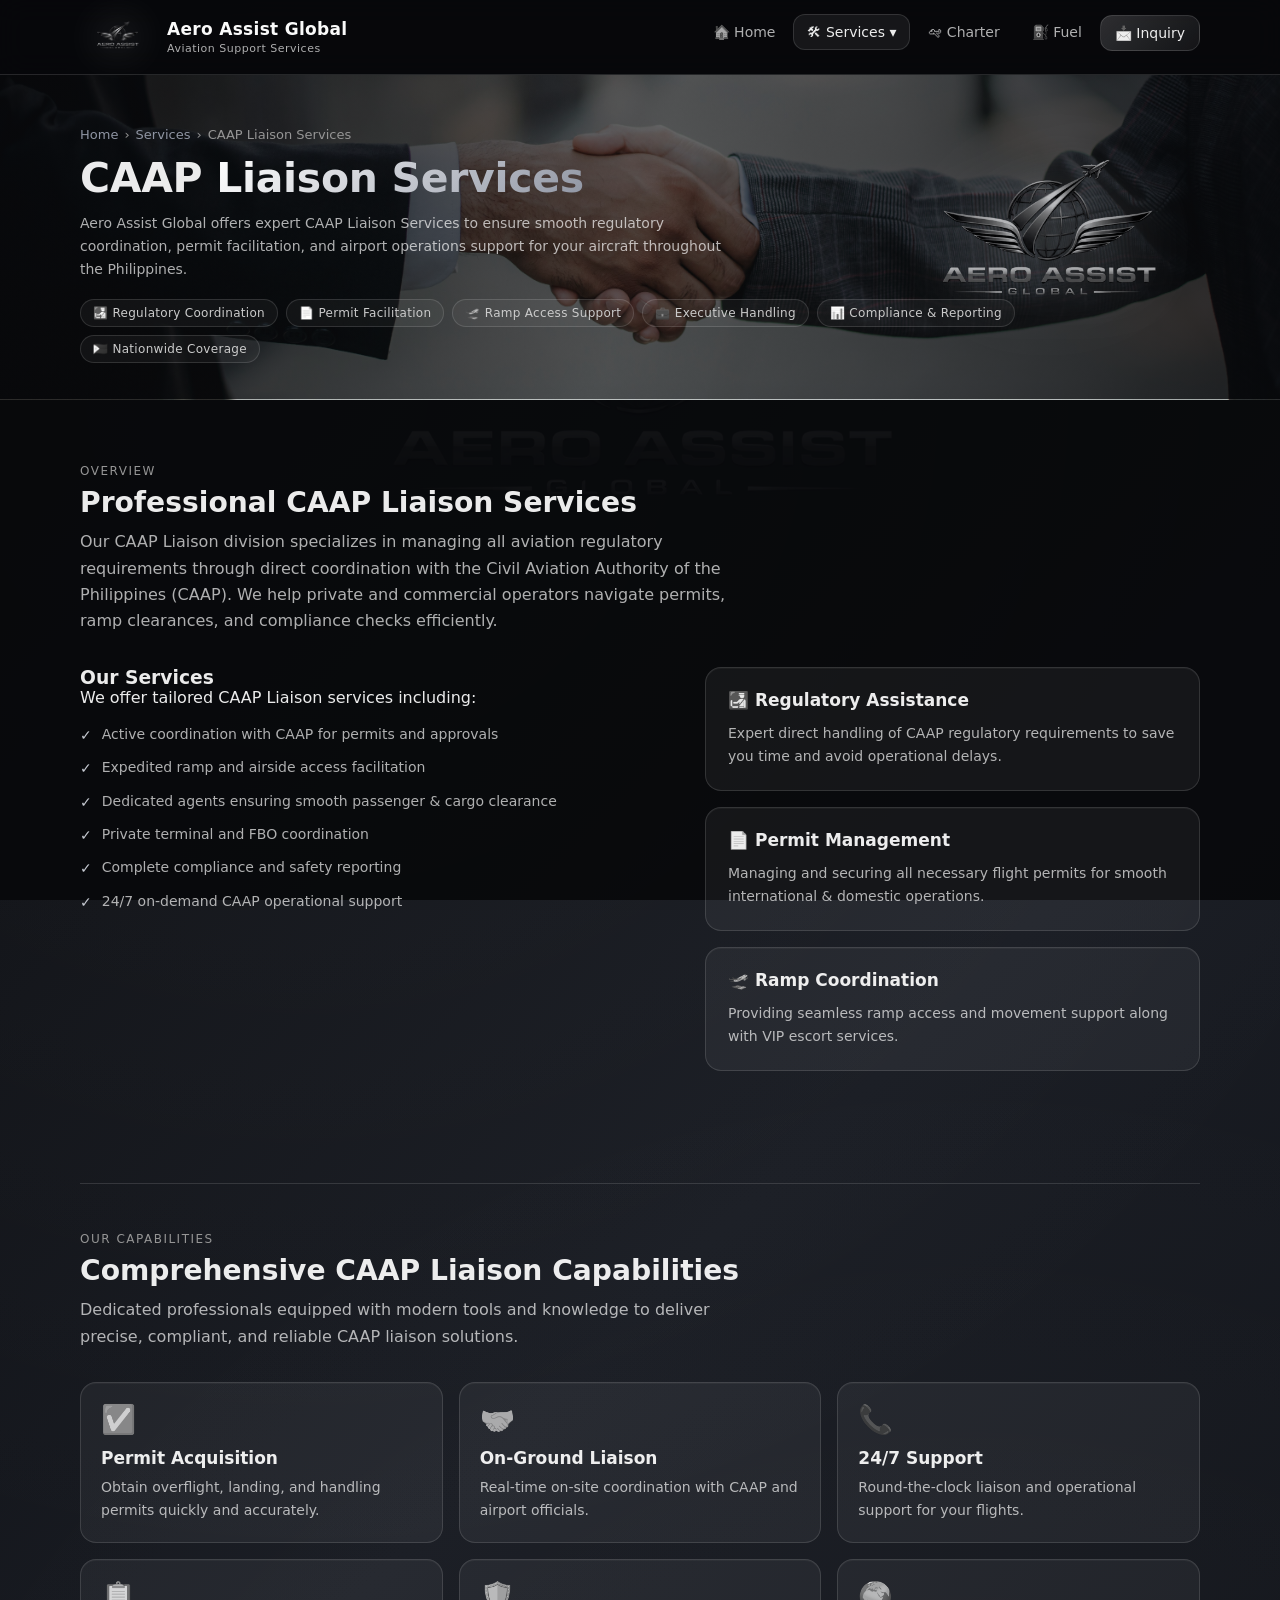
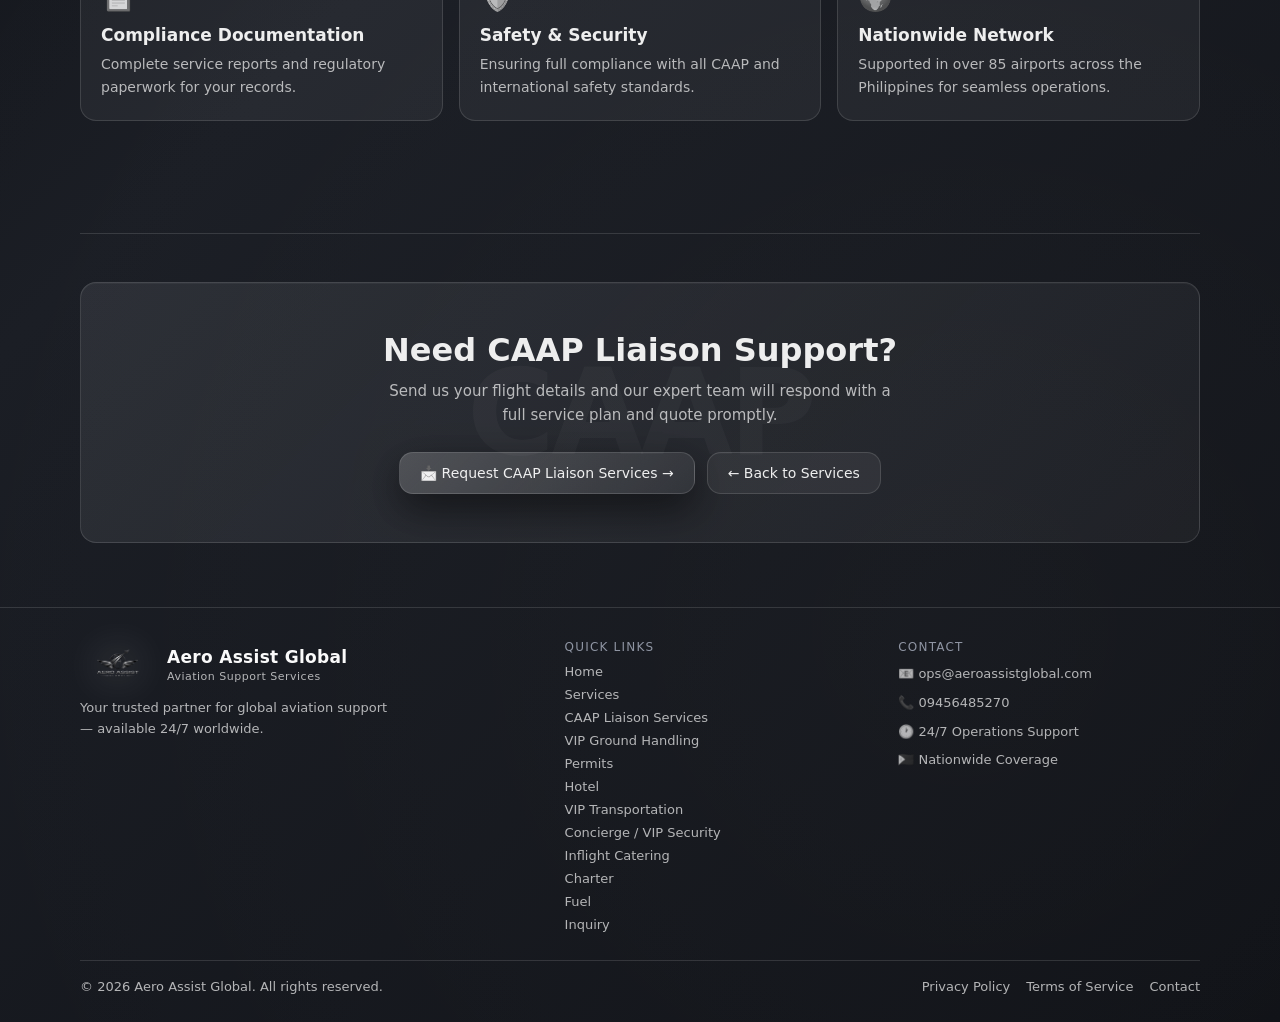
==== commit d8b8f00f: "Update caap-liaison.html" ====
--- a/caap-liaison.html
+++ b/caap-liaison.html
@@ -41,53 +41,53 @@
               🛠 Services ▾
             </a>
             <div class="dropdown" role="menu">
+              <a href="ground-handling.html" role="menuitem">
+                <span class="dropdown-icon">✈️</span>
+                <div>
+                  <div style="font-weight:600;color:rgba(255,255,255,0.92);">VIP Ground Handling</div>
+                  <div style="font-size:12px;margin-top:2px;">Ramp, passenger & cargo support</div>
+                </div>
+              </a>
+              <a href="permits.html" role="menuitem">
+                <span class="dropdown-icon">📋</span>
+                <div>
+                  <div style="font-weight:600;color:rgba(255,255,255,0.92);">Permits</div>
+                  <div style="font-size:12px;margin-top:2px;">Overflight & landing permits</div>
+                </div>
+              </a>
+              <a href="hotel.html" role="menuitem">
+                <span class="dropdown-icon">🏨</span>
+                <div>
+                  <div style="font-weight:600;color:rgba(255,255,255,0.92);">Hotel</div>
+                  <div style="font-size:12px;margin-top:2px;">Crew & passenger accommodation</div>
+                </div>
+              </a>
+              <a href="vip-transport.html" role="menuitem">
+                <span class="dropdown-icon">🚗</span>
+                <div>
+                  <div style="font-weight:600;color:rgba(255,255,255,0.92);">VIP Transportation</div>
+                  <div style="font-size:12px;margin-top:2px;">Luxury ground transfers</div>
+                </div>
+              </a>
+              <a href="concierge-vip-security.html" role="menuitem">
+                <span class="dropdown-icon">🔒</span>
+                <div>
+                  <div style="font-weight:600;color:rgba(255,255,255,0.92);">Concierge / VIP Security</div>
+                  <div style="font-size:12px;margin-top:2px;">Executive protection & concierge</div>
+                </div>
+              </a>
+              <a href="inflight-catering.html" role="menuitem">
+                <span class="dropdown-icon">🍽️</span>
+                <div>
+                  <div style="font-weight:600;color:rgba(255,255,255,0.92);">Inflight Catering</div>
+                  <div style="font-size:12px;margin-top:2px;">Premium inflight meal services</div>
+                </div>
+              </a>
               <a href="caap-liaison.html" role="menuitem">
                 <span class="dropdown-icon">🛃</span>
                 <div>
                   <div style="font-weight:600;color:rgba(255,255,255,0.92);">CAAP Liaison Services</div>
                   <div style="font-size:12px;margin-top:2px;">Regulatory & Ramp Coordination</div>
-                </div>
-              </a>
-              <a href="ground-handling.html" role="menuitem">
-                <span class="dropdown-icon">✈️</span>
-                <div>
-                  <div style="font-weight:600;color:rgba(255,255,255,0.92);">VIP Ground Handling</div>
-                  <div style="font-size:12px;margin-top:2px;">Ramp, passenger & cargo support</div>
-                </div>
-              </a>
-              <a href="permits.html" role="menuitem">
-                <span class="dropdown-icon">📋</span>
-                <div>
-                  <div style="font-weight:600;color:rgba(255,255,255,0.92);">Permits</div>
-                  <div style="font-size:12px;margin-top:2px;">Overflight & landing permits</div>
-                </div>
-              </a>
-              <a href="hotel.html" role="menuitem">
-                <span class="dropdown-icon">🏨</span>
-                <div>
-                  <div style="font-weight:600;color:rgba(255,255,255,0.92);">Hotel</div>
-                  <div style="font-size:12px;margin-top:2px;">Crew & passenger accommodation</div>
-                </div>
-              </a>
-              <a href="vip-transport.html" role="menuitem">
-                <span class="dropdown-icon">🚗</span>
-                <div>
-                  <div style="font-weight:600;color:rgba(255,255,255,0.92);">VIP Transportation</div>
-                  <div style="font-size:12px;margin-top:2px;">Luxury ground transfers</div>
-                </div>
-              </a>
-              <a href="concierge-vip-security.html" role="menuitem">
-                <span class="dropdown-icon">🔒</span>
-                <div>
-                  <div style="font-weight:600;color:rgba(255,255,255,0.92);">Concierge / VIP Security</div>
-                  <div style="font-size:12px;margin-top:2px;">Executive protection & concierge</div>
-                </div>
-              </a>
-              <a href="inflight-catering.html" role="menuitem">
-                <span class="dropdown-icon">🍽️</span>
-                <div>
-                  <div style="font-weight:600;color:rgba(255,255,255,0.92);">Inflight Catering</div>
-                  <div style="font-size:12px;margin-top:2px;">Premium inflight meal services</div>
                 </div>
               </a>
 
@@ -122,7 +122,7 @@
 
   <!-- PAGE HERO -->
   <main id="main">
-    <section class="page-hero" aria-labelledby="page-title" style="background-image: url('assets/img/services/services-permits.jpg');">
+    <section class="page-hero" aria-labelledby="page-title" style="background-image: url('assets/img/services/services-caap.jpg');">
       <img src="assets/img/logo.png" alt="Aero Assist Global Logo" aria-hidden="true" class="hero-logo" />
       <div class="container">
         <nav class="breadcrumbs" aria-label="Breadcrumb">
--- a/assets/css/styles.css
+++ b/assets/css/styles.css
@@ -719,9 +719,8 @@
    ============================================================ */
 .services-grid {
   display: grid;
-  grid-template-columns: repeat(3, 1fr);
-  gap: 24px;
-  margin-top: 32px;
+  grid-template-columns: repeat(auto-fit, minmax(280px, 1fr));
+  gap: 1.6rem;
 }
 
 /* 2 columns on tablet */
